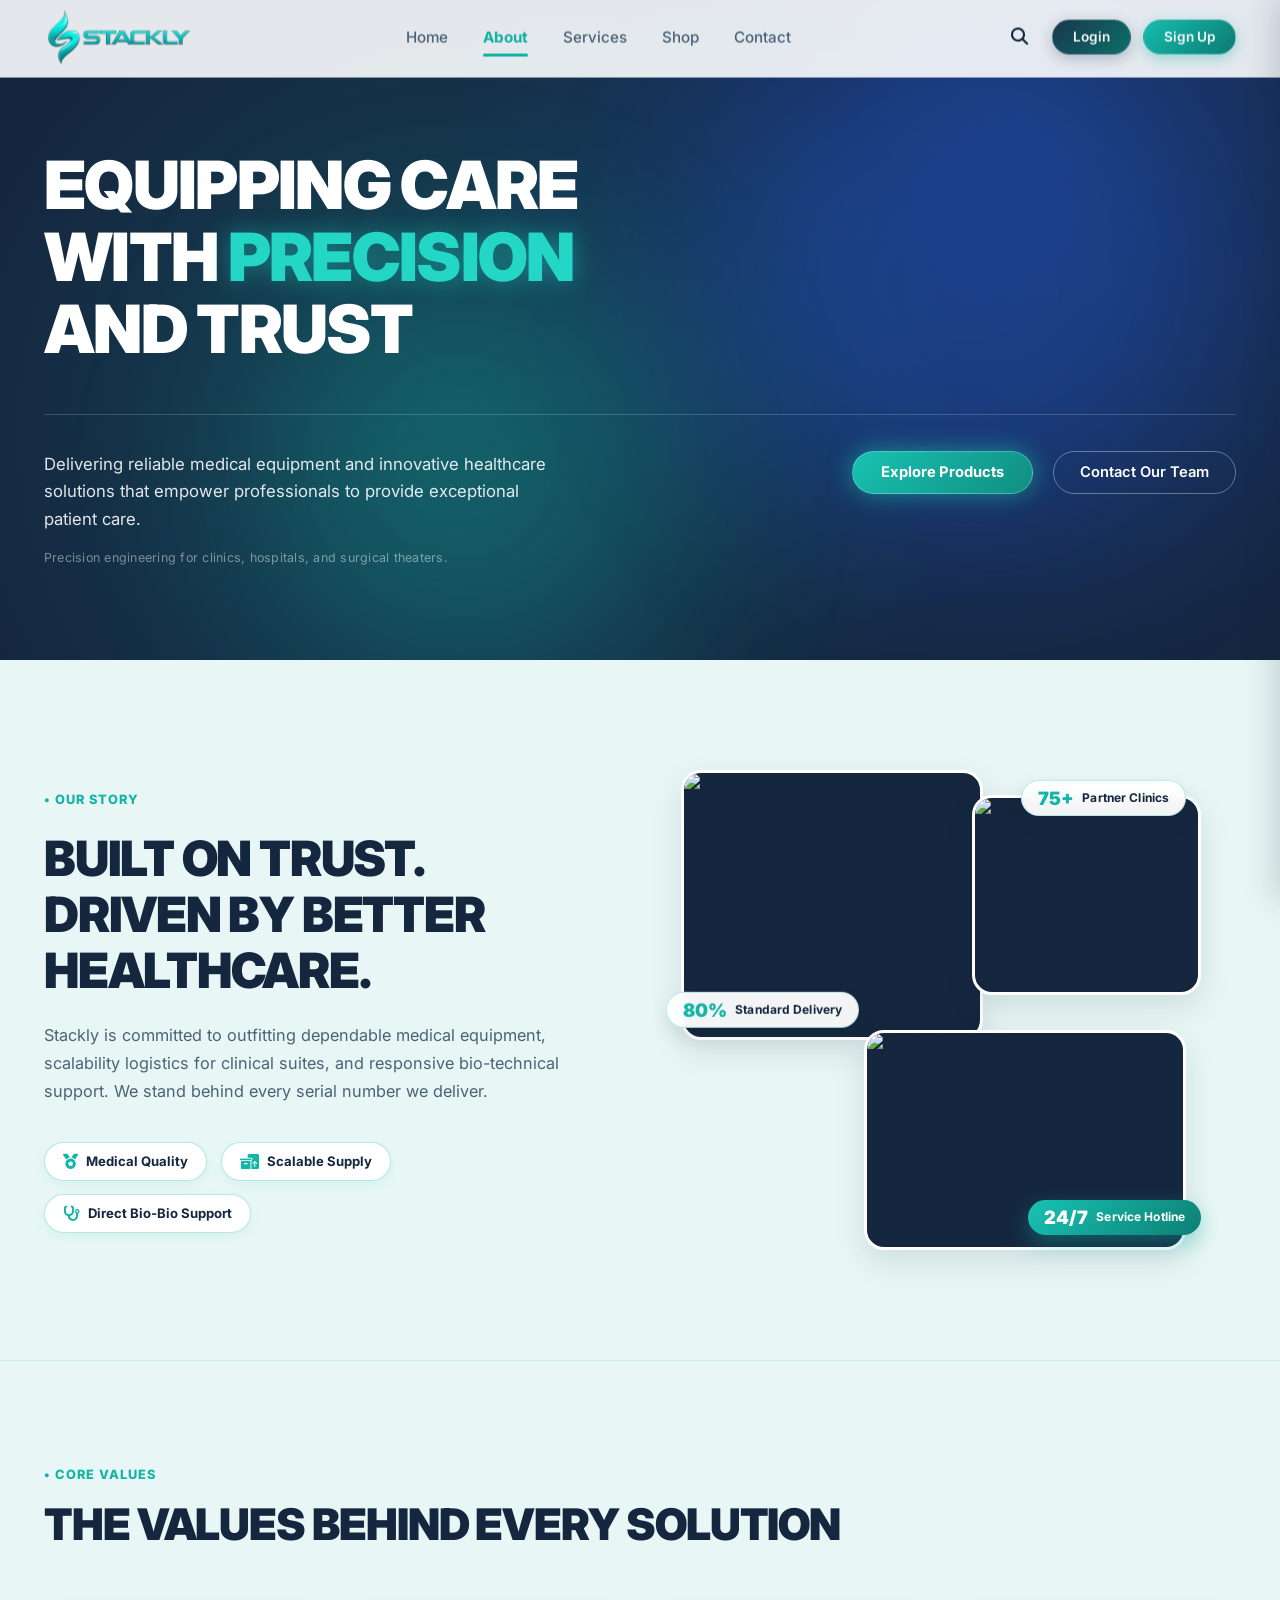
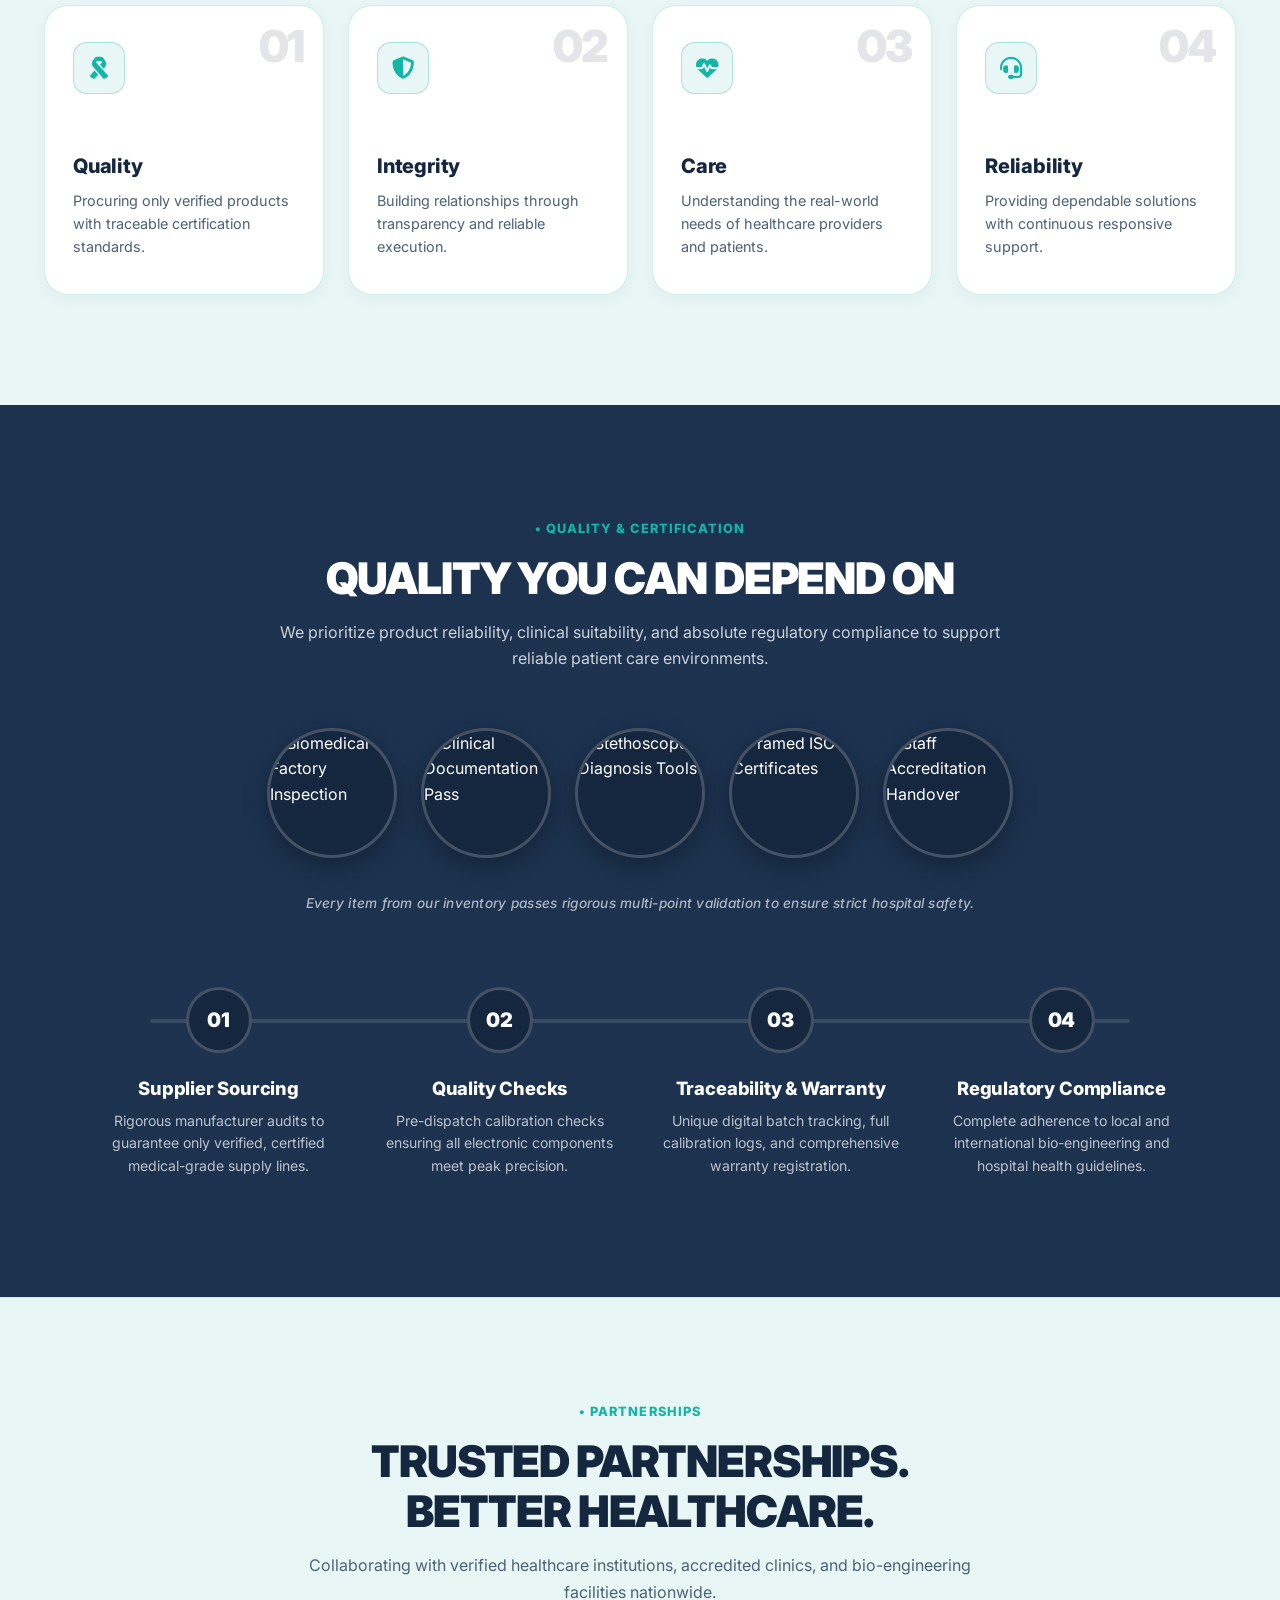
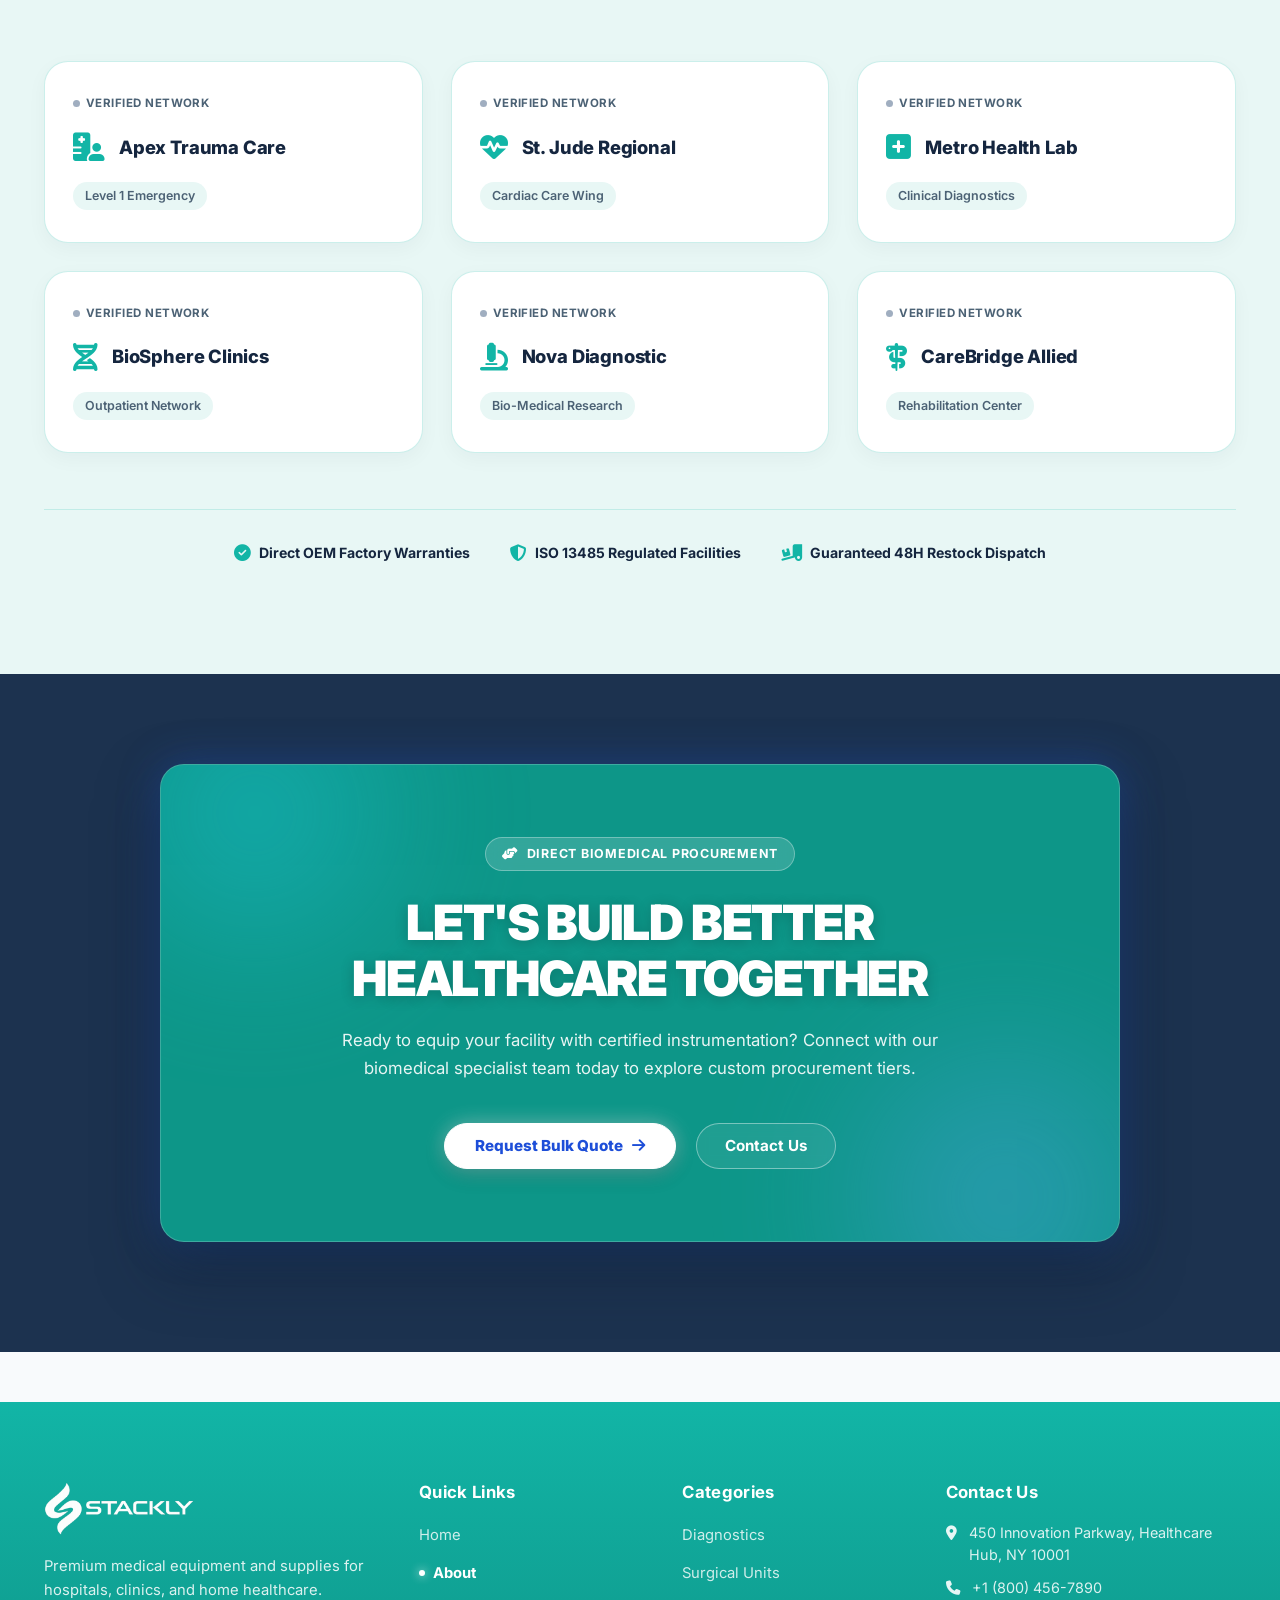
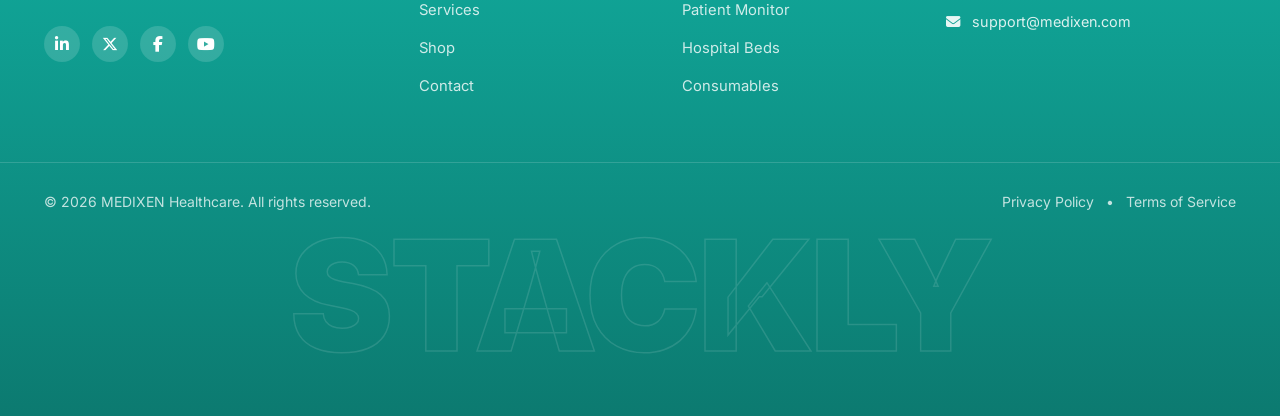
==== about.html @ d350b5f9 "Add files via upload" ====
<!DOCTYPE html>
<html lang="en">

<head>
    <meta charset="UTF-8" />
    <meta name="viewport" content="width=device-width, initial-scale=1.0" />
    <title>Medical Equipment Store</title>

    <!-- Google Font -->
    <link rel="preconnect" href="https://fonts.googleapis.com">
    <link rel="preconnect" href="https://fonts.gstatic.com" crossorigin>
    <link href="https://fonts.googleapis.com/css2?family=Inter:wght@400;500;600;700;800&display=swap" rel="stylesheet">

    <!-- Font Awesome 6 -->
    <link rel="stylesheet" href="https://cdnjs.cloudflare.com/ajax/libs/font-awesome/6.5.1/css/all.min.css" />

    <link rel="icon" href="./assets/logo.webp" />
    <link rel="stylesheet" href="root.css" />
    <link rel="stylesheet" href="style.css" />
    <link rel="stylesheet" href="about.css" />

</head>

<body class="is-loading">

    <!-- ==================== PRELOADER ==================== -->
    <div class="preloader" id="preloader">
        <div class="preloader-content">
            <div class="preloader-pulse-box">
                <div class="pulse-icon"><i class="fa-solid fa-heart-pulse"></i></div>
                <svg class="ecg-svg" viewBox="0 0 300 100" fill="none">
                    <path class="ecg-path" d="M0,50 L70,50 L85,20 L100,80 L115,30 L130,65 L145,50 L300,50" />
                </svg>
            </div>
            <div class="preloader-brand">STACKLY</div>
            <div class="preloader-status">Preparing medical equipment catalog...</div>
        </div>
    </div>

    <!-- ==================== HEADER NAVBAR ==================== -->
    <header class="site-header" id="header">
        <div class="container header-container">
            <!-- Logo -->
            <a href="index.html" class="brand-logo">
                <img src="./assets/logo 12.webp" alt="logo" width="150px" height="50px">
            </a>

            <!-- Desktop Navigation Menu -->
            <nav class="desktop-nav" aria-label="Main Navigation">
                <ul class="nav-list">
                    <li><a href="index.html" class="nav-link">Home</a></li>
                    <li><a href="about.html" class="nav-link">About</a></li>
                    <li><a href="services.html" class="nav-link">Services</a></li>
                    <li><a href="shop.html" class="nav-link">Shop</a></li>
                    <li><a href="contact.html" class="nav-link">Contact</a></li>
                </ul>
            </nav>

            <!-- Right Header Actions -->
            <div class="header-actions">
                <button class="icon-btn search-toggle" aria-label="Search">
                    <i class="fa-solid fa-magnifying-glass"></i>
                </button>

                <div class="header-auth-btns">
                    <a href="login.html" class="btn btn-secondary btn-sm">Login</a>
                    <a href="signup.html" class="btn btn-primary btn-sm">Sign Up</a>
                </div>

                <!-- Hamburger Button -->
                <button class="hamburger-btn" id="hamburgerBtn" aria-label="Toggle navigation" aria-expanded="false">
                    <span class="bar line-1"></span>
                    <span class="bar line-2"></span>
                    <span class="bar line-3"></span>
                </button>
            </div>
        </div>
    </header>

    <!-- Mobile Drawer Overlay -->
    <div class="mobile-menu-overlay" id="mobileOverlay"></div>

    <!-- Mobile Drawer Menu -->
    <aside class="mobile-drawer" id="mobileDrawer">
        <div class="mobile-drawer-header">
            <a href="index.html" class="brand-logo">
                <img src="./assets/logo 12.webp" alt="logo" width="150px" height="50px">
            </a>
            <button class="close-drawer-btn" id="closeDrawerBtn" aria-label="Close menu">
                <i class="fa-solid fa-xmark"></i>
            </button>
        </div>

        <!-- Scrollable middle list area -->
        <div class="mobile-drawer-body">
            <nav class="mobile-nav">
                <ul class="mobile-nav-list">
                    <li><a href="index.html" class="mobile-nav-link"><i class="fa-solid fa-house"></i> Home</a></li>
                    <li><a href="about.html" class="mobile-nav-link"><i class="fa-solid fa-circle-info"></i> About</a>
                    </li>
                    <li><a href="services.html" class="mobile-nav-link"><i class="fa-solid fa-stethoscope"></i>
                            Services</a></li>
                    <li><a href="shop.html" class="mobile-nav-link"><i class="fa-solid fa-store"></i> Shop</a></li>
                    <li><a href="contact.html" class="mobile-nav-link"><i class="fa-solid fa-envelope"></i> Contact</a>
                    </li>
                </ul>
            </nav>
        </div>

        <!-- Fixed/Pinned Login & Sign Up Actions -->
        <div class="mobile-drawer-footer">
            <a href="login.html" class="btn btn-secondary w-full">
                <i class="fa-solid fa-arrow-right-to-bracket"></i> Login
            </a>
            <a href="signup.html" class="btn btn-primary w-full">
                <i class="fa-solid fa-user-plus"></i> Sign Up
            </a>
        </div>
    </aside>







<!-- ==================== ABOUT PAGE HERO SECTION ==================== -->
<section class="about-hero-section" id="about-hero">
  <!-- Ambient Gradient Glow Effects matching the image -->
  <div class="hero-radial-glow glow-cyan" aria-hidden="true"></div>
  <div class="hero-radial-glow glow-blue" aria-hidden="true"></div>

  <div class="container about-hero-container">
    
    <!-- Top Main Headline -->
    <div class="about-hero-header">
      <h1 class="about-hero-title">
        EQUIPPING CARE <br>
        WITH <span class="highlight-cyan">PRECISION</span> <br>
        AND TRUST
      </h1>
    </div>

    <!-- Thin Divider Line from Image -->
    <div class="about-hero-divider"></div>

    <!-- Bottom Split Row: Description on Left & Action Buttons on Right -->
    <div class="about-hero-bottom-row">
      
      <div class="about-hero-text-col">
        <p class="about-hero-desc">
          Delivering reliable medical equipment and innovative healthcare solutions that empower professionals to provide exceptional patient care.
        </p>
        <span class="about-hero-caption">
          Precision engineering for clinics, hospitals, and surgical theaters.
        </span>
      </div>

      <div class="about-hero-actions-col">
        <a href="error.html" class="btn btn-primary hero-glow-btn">
          <span>Explore Products</span>
        </a>
        <a href="error.html" class="btn btn-outline hero-ghost-btn">
          <span>Contact Our Team</span>
        </a>
      </div>

    </div>

  </div>
</section>







<!-- ==================== ABOUT: OUR STORY SECTION ==================== -->
<section class="about-story-section" id="story">
  <div class="container about-story-container">
    
    <!-- Left Column: Story Content -->
    <div class="story-content-col story-reveal">
      <span class="story-eyebrow">&bull; OUR STORY</span>
      
      <h2 class="story-heading">
        BUILT ON TRUST. <br>
        DRIVEN BY BETTER <br>
        HEALTHCARE.
      </h2>

      <p class="story-desc">
        Stackly is committed to outfitting dependable medical equipment, scalability logistics for clinical suites, and responsive bio-technical support. We stand behind every serial number we deliver.
      </p>

      <!-- 3 Pill Badges from Image -->
      <div class="story-badges-row">
        <div class="story-pill-badge">
          <i class="fa-solid fa-medal"></i>
          <span>Medical Quality</span>
        </div>
        <div class="story-pill-badge">
          <i class="fa-solid fa-boxes-packing"></i>
          <span>Scalable Supply</span>
        </div>
        <div class="story-pill-badge">
          <i class="fa-solid fa-stethoscope"></i>
          <span>Direct Bio-Bio Support</span>
        </div>
      </div>
    </div>

    <!-- Right Column: Interactive Collage Gallery with Focus Hover Effect -->
    <div class="story-gallery-col story-reveal">
      <div class="story-collage-wrapper" id="storyCollage">
        
        <!-- Image Card 1: Operating Doctor -->
        <div class="collage-card card-doctor">
          <img src="https://images.unsplash.com/photo-1579684385127-1ef15d508118?auto=format&fit=crop&w=700&q=80" alt="Specialist Doctor in Surgery" class="collage-img">
        </div>

        <!-- Image Card 2: Medical Specialists Group -->
        <div class="collage-card card-team">
          <img src="https://images.unsplash.com/photo-1584515979956-d9f6e5d09982?auto=format&fit=crop&w=700&q=80" alt="Clinical Diagnostics Team" class="collage-img">
        </div>

        <!-- Image Card 3: Surgical Stainless Instruments -->
        <div class="collage-card card-instruments">
          <img src="https://images.unsplash.com/photo-1516549655169-df83a0774514?auto=format&fit=crop&w=800&q=80" alt="Sterile Surgical Instruments" class="collage-img">
        </div>

        <!-- Floating Stat Badge 1: 75+ Partner Clinics -->
        <div class="collage-stat-badge stat-top-right">
          <strong class="stat-number">75+</strong>
          <span class="stat-label">Partner Clinics</span>
        </div>

        <!-- Floating Stat Badge 2: 80% Standard Delivery -->
        <div class="collage-stat-badge stat-center-left">
          <strong class="stat-number">80%</strong>
          <span class="stat-label">Standard Delivery</span>
        </div>

        <!-- Floating Stat Badge 3: 24/7 Hotline -->
        <div class="collage-stat-badge stat-bottom-right">
          <strong class="stat-number">24/7</strong>
          <span class="stat-label">Service Hotline</span>
        </div>

      </div>
    </div>

  </div>
</section>







<!-- ==================== ABOUT: CORE VALUES SECTION ==================== -->
<section class="about-values-section" id="values">
  <div class="container">
    
    <!-- Section Heading -->
    <div class="values-header values-reveal">
      <span class="values-eyebrow">&bull; CORE VALUES</span>
      <h2 class="values-heading">THE VALUES BEHIND EVERY SOLUTION</h2>
    </div>

    <!-- 4 Core Values Grid -->
    <div class="values-grid">
      
      <!-- Value 01: Quality -->
      <div class="value-card values-reveal">
        <div class="value-watermark-num">01</div>
        <div class="value-icon-box">
          <i class="fa-solid fa-ribbon"></i>
        </div>
        <div class="value-body">
          <h3 class="value-title">Quality</h3>
          <p class="value-desc">
            Procuring only verified products with traceable certification standards.
          </p>
        </div>
        <div class="value-accent-line" aria-hidden="true"></div>
      </div>

      <!-- Value 02: Integrity -->
      <div class="value-card values-reveal">
        <div class="value-watermark-num">02</div>
        <div class="value-icon-box">
          <i class="fa-solid fa-shield-halved"></i>
        </div>
        <div class="value-body">
          <h3 class="value-title">Integrity</h3>
          <p class="value-desc">
            Building relationships through transparency and reliable execution.
          </p>
        </div>
        <div class="value-accent-line" aria-hidden="true"></div>
      </div>

      <!-- Value 03: Care -->
      <div class="value-card values-reveal">
        <div class="value-watermark-num">03</div>
        <div class="value-icon-box">
          <i class="fa-solid fa-heart-pulse"></i>
        </div>
        <div class="value-body">
          <h3 class="value-title">Care</h3>
          <p class="value-desc">
            Understanding the real-world needs of healthcare providers and patients.
          </p>
        </div>
        <div class="value-accent-line" aria-hidden="true"></div>
      </div>

      <!-- Value 04: Reliability -->
      <div class="value-card values-reveal">
        <div class="value-watermark-num">04</div>
        <div class="value-icon-box">
          <i class="fa-solid fa-headset"></i>
        </div>
        <div class="value-body">
          <h3 class="value-title">Reliability</h3>
          <p class="value-desc">
            Providing dependable solutions with continuous responsive support.
          </p>
        </div>
        <div class="value-accent-line" aria-hidden="true"></div>
      </div>

    </div>

  </div>
</section>







<!-- ==================== ABOUT: QUALITY & CERTIFICATION SECTION ==================== -->
<section class="about-quality-section" id="compliance">
  <div class="container">
    
    <!-- Section Header -->
    <div class="quality-header quality-reveal">
      <span class="quality-eyebrow">&bull; QUALITY &amp; CERTIFICATION</span>
      <h2 class="quality-heading">QUALITY YOU CAN DEPEND ON</h2>
      <p class="quality-subtext">
        We prioritize product reliability, clinical suitability, and absolute regulatory compliance to support reliable patient care environments.
      </p>
    </div>

    <!-- 5 Circular Proof Photos from Shared Image -->
    <div class="quality-circles-gallery quality-reveal">
      <div class="circle-item">
        <div class="circle-img-wrap">
          <img src="https://images.unsplash.com/photo-1584515979956-d9f6e5d09982?auto=format&fit=crop&w=400&q=80" alt="Biomedical Factory Inspection" class="circle-img">
        </div>
      </div>

      <div class="circle-item">
        <div class="circle-img-wrap">
          <img src="https://images.unsplash.com/photo-1579684385127-1ef15d508118?auto=format&fit=crop&w=400&q=80" alt="Clinical Documentation Pass" class="circle-img">
        </div>
      </div>

      <div class="circle-item">
        <div class="circle-img-wrap">
          <img src="https://images.unsplash.com/photo-1516549655169-df83a0774514?auto=format&fit=crop&w=400&q=80" alt="Stethoscope & Diagnosis Tools" class="circle-img">
        </div>
      </div>

      <div class="circle-item">
        <div class="circle-img-wrap">
          <img src="https://images.unsplash.com/photo-1584308666744-24d5c474f2ae?auto=format&fit=crop&w=400&q=80" alt="Framed ISO Certificates" class="circle-img">
        </div>
      </div>

      <div class="circle-item">
        <div class="circle-img-wrap">
          <img src="https://images.unsplash.com/photo-1622253692010-333f2da6031d?auto=format&fit=crop&w=400&q=80" alt="Staff Accreditation Handover" class="circle-img">
        </div>
      </div>
    </div>

    <!-- Thin Divider Text Note -->
    <div class="quality-cert-note quality-reveal">
      <span>Every item from our inventory passes rigorous multi-point validation to ensure strict hospital safety.</span>
    </div>

    <!-- 4-Step Animated Flow Process (01 -> 04) -->
    <div class="flow-pipeline-container quality-reveal">
      
      <!-- Flow Connecting Pipeline Track -->
      <div class="flow-track-line" aria-hidden="true">
        <div class="flow-progress-fill" id="flowProgressLine"></div>
      </div>

      <!-- 4 Process Nodes -->
      <div class="flow-steps-grid">
        
        <!-- Step 01 -->
        <div class="flow-step-node" data-step="1">
          <div class="node-circle-badge">
            <span class="node-num">01</span>
            <div class="node-pulse-ring"></div>
          </div>
          <div class="node-content">
            <h4 class="node-title">Supplier Sourcing</h4>
            <p class="node-desc">
              Rigorous manufacturer audits to guarantee only verified, certified medical-grade supply lines.
            </p>
          </div>
        </div>

        <!-- Step 02 -->
        <div class="flow-step-node" data-step="2">
          <div class="node-circle-badge">
            <span class="node-num">02</span>
            <div class="node-pulse-ring"></div>
          </div>
          <div class="node-content">
            <h4 class="node-title">Quality Checks</h4>
            <p class="node-desc">
              Pre-dispatch calibration checks ensuring all electronic components meet peak precision.
            </p>
          </div>
        </div>

        <!-- Step 03 -->
        <div class="flow-step-node" data-step="3">
          <div class="node-circle-badge">
            <span class="node-num">03</span>
            <div class="node-pulse-ring"></div>
          </div>
          <div class="node-content">
            <h4 class="node-title">Traceability &amp; Warranty</h4>
            <p class="node-desc">
              Unique digital batch tracking, full calibration logs, and comprehensive warranty registration.
            </p>
          </div>
        </div>

        <!-- Step 04 -->
        <div class="flow-step-node" data-step="4">
          <div class="node-circle-badge">
            <span class="node-num">04</span>
            <div class="node-pulse-ring"></div>
          </div>
          <div class="node-content">
            <h4 class="node-title">Regulatory Compliance</h4>
            <p class="node-desc">
              Complete adherence to local and international bio-engineering and hospital health guidelines.
            </p>
          </div>
        </div>

      </div>

    </div>

  </div>
</section>







<!-- ==================== ABOUT: PARTNERSHIPS SECTION ==================== -->
<section class="about-partners-section" id="partners">
  <div class="container">
    
    <!-- Section Header -->
    <div class="partners-header partner-reveal">
      <span class="partners-eyebrow">&bull; PARTNERSHIPS</span>
      <h2 class="partners-heading">TRUSTED PARTNERSHIPS. <br>BETTER HEALTHCARE.</h2>
      <p class="partners-subtext">
        Collaborating with verified healthcare institutions, accredited clinics, and bio-engineering facilities nationwide.
      </p>
    </div>

    <!-- 6 Partner Logo Grid Cards -->
    <div class="partners-grid partner-reveal">
      
      <!-- Partner Card 1 -->
      <div class="partner-card" data-tilt>
        <div class="partner-card-glow"></div>
        <div class="partner-badge-top">
          <span class="pulse-dot"></span>
          <span>Verified Network</span>
        </div>
        <div class="partner-brand-content">
          <i class="fa-solid fa-hospital-user partner-icon"></i>
          <span class="partner-name">Apex Trauma Care</span>
        </div>
        <span class="partner-tag">Level 1 Emergency</span>
      </div>

      <!-- Partner Card 2 -->
      <div class="partner-card" data-tilt>
        <div class="partner-card-glow"></div>
        <div class="partner-badge-top">
          <span class="pulse-dot"></span>
          <span>Verified Network</span>
        </div>
        <div class="partner-brand-content">
          <i class="fa-solid fa-heart-pulse partner-icon"></i>
          <span class="partner-name">St. Jude Regional</span>
        </div>
        <span class="partner-tag">Cardiac Care Wing</span>
      </div>

      <!-- Partner Card 3 -->
      <div class="partner-card" data-tilt>
        <div class="partner-card-glow"></div>
        <div class="partner-badge-top">
          <span class="pulse-dot"></span>
          <span>Verified Network</span>
        </div>
        <div class="partner-brand-content">
          <i class="fa-solid fa-square-plus partner-icon"></i>
          <span class="partner-name">Metro Health Lab</span>
        </div>
        <span class="partner-tag">Clinical Diagnostics</span>
      </div>

      <!-- Partner Card 4 -->
      <div class="partner-card" data-tilt>
        <div class="partner-card-glow"></div>
        <div class="partner-badge-top">
          <span class="pulse-dot"></span>
          <span>Verified Network</span>
        </div>
        <div class="partner-brand-content">
          <i class="fa-solid fa-dna partner-icon"></i>
          <span class="partner-name">BioSphere Clinics</span>
        </div>
        <span class="partner-tag">Outpatient Network</span>
      </div>

      <!-- Partner Card 5 -->
      <div class="partner-card" data-tilt>
        <div class="partner-card-glow"></div>
        <div class="partner-badge-top">
          <span class="pulse-dot"></span>
          <span>Verified Network</span>
        </div>
        <div class="partner-brand-content">
          <i class="fa-solid fa-microscope partner-icon"></i>
          <span class="partner-name">Nova Diagnostic</span>
        </div>
        <span class="partner-tag">Bio-Medical Research</span>
      </div>

      <!-- Partner Card 6 -->
      <div class="partner-card" data-tilt>
        <div class="partner-card-glow"></div>
        <div class="partner-badge-top">
          <span class="pulse-dot"></span>
          <span>Verified Network</span>
        </div>
        <div class="partner-brand-content">
          <i class="fa-solid fa-staff-snake partner-icon"></i>
          <span class="partner-name">CareBridge Allied</span>
        </div>
        <span class="partner-tag">Rehabilitation Center</span>
      </div>

    </div>

    <!-- Trust Summary Strip -->
    <div class="partners-summary-strip partner-reveal">
      <div class="summary-item">
        <i class="fa-solid fa-circle-check"></i>
        <span>Direct OEM Factory Warranties</span>
      </div>
      <div class="summary-item">
        <i class="fa-solid fa-shield-halved"></i>
        <span>ISO 13485 Regulated Facilities</span>
      </div>
      <div class="summary-item">
        <i class="fa-solid fa-truck-ramp-box"></i>
        <span>Guaranteed 48H Restock Dispatch</span>
      </div>
    </div>

  </div>
</section>







<!-- ==================== ABOUT: FINAL CTA CAPSULE ==================== -->
<section class="about-final-cta-section" id="about-cta">
  <div class="container">
    
    <div class="about-cta-capsule-card about-cta-reveal">
      <!-- Ambient Radial Shimmer Layer -->
      <div class="cta-capsule-glow glow-cyan-corner" aria-hidden="true"></div>
      <div class="cta-capsule-glow glow-blue-corner" aria-hidden="true"></div>

      <!-- Center Content -->
      <div class="about-cta-inner">
        <span class="about-cta-badge">
          <i class="fa-solid fa-handshake-angle"></i> Direct Biomedical Procurement
        </span>

        <h2 class="about-cta-title">
          LET'S BUILD BETTER <br>
          HEALTHCARE TOGETHER
        </h2>

        <p class="about-cta-desc">
          Ready to equip your facility with certified instrumentation? Connect with our biomedical specialist team today to explore custom procurement tiers.
        </p>

        <!-- Action Buttons -->
        <div class="about-cta-actions">
          <a href="error.html" class="btn btn-primary cta-pill-btn-solid">
            <span>Request Bulk Quote</span>
            <i class="fa-solid fa-arrow-right"></i>
          </a>
          <a href="error.html" class="btn btn-outline cta-pill-btn-outline">
            <span>Contact Us</span>
          </a>
        </div>
      </div>

    </div>

  </div>
</section>







    <!-- ==================== FOOTER SECTION ==================== -->
    <footer class="site-footer" id="siteFooter">
        <div class="container footer-container">

            <!-- Brand & Socials -->
            <div class="footer-col footer-col-brand">
                <a href="index.html" class="footer-logo">
                    <img src="./assets/logo 23.webp" alt="logo" width="150px" height="50px">
                </a>
                <p class="footer-bio">
                    Premium medical equipment and supplies for hospitals, clinics, and home healthcare.
                </p>
                <div class="footer-socials">
                    <a href="error.html" class="social-link" aria-label="LinkedIn"><i
                            class="fa-brands fa-linkedin-in"></i></a>
                    <a href="error.html" class="social-link" aria-label="Twitter"><i
                            class="fa-brands fa-x-twitter"></i></a>
                    <a href="error.html" class="social-link" aria-label="Facebook"><i
                            class="fa-brands fa-facebook-f"></i></a>
                    <a href="error.html" class="social-link" aria-label="YouTube"><i
                            class="fa-brands fa-youtube"></i></a>
                </div>
            </div>

            <!-- Quick Links -->
            <div class="footer-col">
                <h4 class="footer-heading">Quick Links</h4>
                <ul class="footer-nav-list">
                    <li><a href="index.html" class="footer-nav-link">Home</a></li>
                    <li><a href="about.html" class="footer-nav-link">About</a></li>
                    <li><a href="services.html" class="footer-nav-link">Services</a></li>
                    <li><a href="shop.html" class="footer-nav-link">Shop</a></li>
                    <li><a href="contact.html" class="footer-nav-link">Contact</a></li>
                </ul>
            </div>

            <!-- Categories -->
            <div class="footer-col">
                <h4 class="footer-heading">Categories</h4>
                <ul class="footer-links-list">
                    <li><a href="shop.html">Diagnostics</a></li>
                    <li><a href="shop.html">Surgical Units</a></li>
                    <li><a href="shop.html">Patient Monitor</a></li>
                    <li><a href="shop.html">Hospital Beds</a></li>
                    <li><a href="shop.html">Consumables</a></li>
                </ul>
            </div>

            <!-- Contact Info -->
            <div class="footer-col">
                <h4 class="footer-heading">Contact Us</h4>
                <ul class="footer-contact-list">
                    <li>
                        <i class="fa-solid fa-location-dot"></i>
                        <span>450 Innovation Parkway, Healthcare Hub, NY 10001</span>
                    </li>
                    <li>
                        <i class="fa-solid fa-phone"></i>
                        <span>+1 (800) 456-7890</span>
                    </li>
                    <li>
                        <i class="fa-solid fa-envelope"></i>
                        <span>support@medixen.com</span>
                    </li>
                </ul>
            </div>

        </div>

        <div class="footer-bottom">
            <div class="container footer-bottom-inner">
                <p class="copyright">&copy; 2026 MEDIXEN Healthcare. All rights reserved.</p>
                <div class="legal-links">
                    <a href="error.html">Privacy Policy</a>
                    <span>&bull;</span>
                    <a href="error.html">Terms of Service</a>
                </div>
            </div>
            <div class="footer-watermark" aria-hidden="true">STACKLY</div>
        </div>
    </footer>

    <!-- Scripts -->
    <script src="https://cdnjs.cloudflare.com/ajax/libs/gsap/3.12.5/gsap.min.js"></script>
    <script src="script.js"></script>
    <script src="about.js"></script>



</body>

</html>
---- root.css ----
/* ==========================================================================
   1. ROOT DESIGN TOKENS & COLOR PALETTE
   Extracted from Image 1 & Landing Page (Image 2)
   ========================================================================== */
:root {
  /* Brand Primary & Accents */
  --color-primary: #12b5a6;           /* Medical Teal Accent */
  --color-primary-hover: #0d9688;     /* Darker Teal for Hover */
  --color-primary-glow: rgba(18, 181, 166, 0.35);

  --color-secondary-blue: #2563eb;    /* Vibrant Royal Blue */
  --color-secondary-hover: #1d4ed8;

  /* Dark Tones (Typography, Stats bar, Contrast cards) */
  --color-dark-navy: #15263f;         /* Deep Navy Blue */
  --color-dark-slate: #1c324f;        /* Medium Dark Slate */
  --color-slate-grey: #4c6275;        /* Muted Blue-Grey for Body & Subtitles */

  /* Light Tones & Backgrounds */
  --color-ice-blue: #e8f7f5;          /* Soft Mint / Ice Tint */
  --color-light-blue: #d0e0ed;        /* Soft Pastel Blue-Grey */
  --color-bg-light: #f8fafc;          /* Off-white Page Background */
  --color-card-white: #ffffff;        /* Pure White Surface */
  --color-border-light: #e2e8f0;      /* Subtle UI Borders */

  /* Gradients */
  --gradient-btn-teal: linear-gradient(135deg, #18c2b2 0%, #0d7f74 100%);
  --gradient-btn-dark: linear-gradient(135deg, #1b394d 0%, #0e726b 100%);
  --gradient-teal-card: linear-gradient(180deg, #15b3a4 0%, #0e7f74 100%);
  --gradient-ice: linear-gradient(180deg, #f0fdfa 0%, #ffffff 100%);

  /* Layout & Sizing */
  --container-max-width: 1240px;
  --container-padding: 1.5rem;
  --radius-pill: 50px;
  --radius-xl: 24px;
  --radius-lg: 16px;
  --radius-md: 12px;
  --radius-sm: 8px;

  /* Typography */
  --font-family-base: 'Inter', -apple-system, BlinkMacSystemFont, 'Segoe UI', Roboto, sans-serif;
  --line-height-base: 1.6;
  --line-height-tight: 1.2;

  /* Elevation / Shadows */
  --shadow-sm: 0 2px 8px rgba(21, 38, 63, 0.04);
  --shadow-md: 0 8px 24px rgba(21, 38, 63, 0.08);
  --shadow-lg: 0 16px 36px rgba(21, 38, 63, 0.12);
  --shadow-btn: 0 4px 14px rgba(18, 181, 166, 0.35);

  /* Transitions */
  --transition-fast: 0.2s ease;
  --transition-normal: 0.3s ease;
  --transition-slow: 0.5s cubic-bezier(0.16, 1, 0.3, 1);
}

/* ==========================================================================
   2. UNIVERSAL RESET & BOX SIZING
   ========================================================================== */
*,
*::before,
*::after {
  margin: 0;
  padding: 0;
  box-sizing: border-box;
}

html {
  font-size: 16px;
  scroll-behavior: smooth;
  -webkit-font-smoothing: antialiased;
  -moz-osx-font-smoothing: grayscale;
}

body {
  font-family: var(--font-family-base);
  background-color: var(--color-bg-light);
  color: var(--color-dark-navy);
  line-height: var(--line-height-base);
  overflow-x: hidden;
}

/* Responsive Media Defaults */
img,
svg,
video {
  display: block;
  max-width: 100%;
  height: auto;
}

a {
  color: inherit;
  text-decoration: none;
  transition: color var(--transition-fast);
}

ul,
ol {
  list-style: none;
}

input,
button,
textarea,
select {
  font: inherit;
  color: inherit;
}

/* ==========================================================================
   3. UNIVERSAL LAYOUT & CONTAINER SYSTEM
   ========================================================================== */
.container {
  width: 100%;
  max-width: var(--container-max-width);
  margin-left: auto;
  margin-right: auto;
  padding-left: var(--container-padding);
  padding-right: var(--container-padding);
}

.container-sm {
  width: 100%;
  max-width: 960px;
  margin-left: auto;
  margin-right: auto;
  padding-left: var(--container-padding);
  padding-right: var(--container-padding);
}

.container-fluid {
  width: 100%;
  padding-left: var(--container-padding);
  padding-right: var(--container-padding);
}

/* Universal Section Spacing */
.section-padding {
  padding-top: 5rem;
  padding-bottom: 5rem;
}

@media (max-width: 768px) {
  .section-padding {
    padding-top: 3.5rem;
    padding-bottom: 3.5rem;
  }
}

/* Universal Flex & Grid Utilities */
.flex-center {
  display: flex;
  align-items: center;
  justify-content: center;
}

.flex-between {
  display: flex;
  align-items: center;
  justify-content: space-between;
}

.grid-2 {
  display: grid;
  grid-template-columns: repeat(2, 1fr);
  gap: 2rem;
}

.grid-3 {
  display: grid;
  grid-template-columns: repeat(3, 1fr);
  gap: 1.5rem;
}

.grid-4 {
  display: grid;
  grid-template-columns: repeat(4, 1fr);
  gap: 1.5rem;
}

@media (max-width: 992px) {
  .grid-4 {
    grid-template-columns: repeat(2, 1fr);
  }
}

@media (max-width: 768px) {
  .grid-2,
  .grid-3,
  .grid-4 {
    grid-template-columns: 1fr;
  }
}

/* ==========================================================================
   4. TYPOGRAPHY UTILITIES
   ========================================================================== */
h1, h2, h3, h4, h5, h6 {
  color: var(--color-dark-navy);
  font-weight: 700;
  line-height: var(--line-height-tight);
  letter-spacing: -0.02em;
}

.eyebrow-tag {
  display: inline-block;
  font-size: 0.8rem;
  font-weight: 700;
  letter-spacing: 0.08em;
  text-transform: uppercase;
  color: var(--color-primary);
  margin-bottom: 0.75rem;
}

.text-muted {
  color: var(--color-slate-grey);
}

/* ==========================================================================
   5. BUTTON COMPONENTS
   ========================================================================== */
.btn {
  display: inline-flex;
  align-items: center;
  justify-content: center;
  gap: 0.6rem;
  padding: 0.75rem 1.6rem;
  font-size: 0.925rem;
  font-weight: 600;
  border-radius: var(--radius-pill);
  border: 1px solid transparent;
  cursor: pointer;
  line-height: 1.2;
  transition: all var(--transition-normal);
  user-select: none;
  white-space: nowrap;
}

.btn i {
  font-size: 0.95rem;
}

/* Primary Button (Medical Teal Gradient Pill) */
.btn-primary {
  background: var(--gradient-btn-teal);
  color: #ffffff;
  box-shadow: var(--shadow-btn);
  border: 1px solid rgba(255, 255, 255, 0.2);
}

.btn-primary:hover {
  transform: translateY(-2px);
  box-shadow: 0 6px 20px rgba(18, 181, 166, 0.5);
  filter: brightness(1.06);
}

.btn-primary:active {
  transform: translateY(0);
}

/* Secondary Button (Deep Navy / Dark Slate Pill) */
.btn-secondary {
  background: var(--gradient-btn-dark);
  color: #ffffff;
  border: 1px solid rgba(255, 255, 255, 0.15);
  box-shadow: 0 4px 14px rgba(21, 38, 63, 0.25);
}

.btn-secondary:hover {
  transform: translateY(-2px);
  filter: brightness(1.12);
  box-shadow: 0 6px 18px rgba(21, 38, 63, 0.35);
}

.btn-secondary:active {
  transform: translateY(0);
}

/* Outline Button */
.btn-outline {
  background: transparent;
  color: var(--color-dark-navy);
  border: 1.5px solid var(--color-border-light);
}

.btn-outline:hover {
  border-color: var(--color-primary);
  color: var(--color-primary);
  background: var(--color-ice-blue);
  transform: translateY(-2px);
}
---- style.css ----
/* ==========================================================================
   PRELOADER STYLES
   ========================================================================== */
body.is-loading {
    overflow: hidden !important;
}

.preloader {
    position: fixed;
    inset: 0;
    width: 100%;
    height: 100%;
    background: radial-gradient(circle at center, #1b394d 0%, #15263f 100%);
    display: flex;
    align-items: center;
    justify-content: center;
    z-index: 99999;
    color: #ffffff;
}

.preloader-content {
    display: flex;
    flex-direction: column;
    align-items: center;
    text-align: center;
    gap: 1rem;
}

.preloader-pulse-box {
    position: relative;
    width: 220px;
    height: 80px;
    display: flex;
    align-items: center;
    justify-content: center;
}

.pulse-icon {
    position: absolute;
    font-size: 2.2rem;
    color: var(--color-primary);
    filter: drop-shadow(0 0 16px var(--color-primary-glow));
}

.ecg-svg {
    width: 100%;
    height: 100%;
}

.ecg-path {
    stroke: var(--color-primary);
    stroke-width: 3.5;
    stroke-linecap: round;
    stroke-linejoin: round;
    stroke-dasharray: 400;
    stroke-dashoffset: 400;
}

.preloader-brand {
    font-size: 1.4rem;
    font-weight: 800;
    letter-spacing: 0.15em;
    color: #ffffff;
}

.preloader-status {
    font-size: 0.85rem;
    color: var(--color-light-blue);
    letter-spacing: 0.05em;
}

/* ==========================================================================
   HEADER NAVBAR
   ========================================================================== */
.site-header {
    position: fixed;
    top: 0;
    left: 0;
    width: 100%;
    height: 80px;
    background-color: rgba(248, 250, 252, 0.95);
    backdrop-filter: blur(12px);
    -webkit-backdrop-filter: blur(12px);
    z-index: 1000;
    border-bottom: 1px solid rgba(226, 232, 240, 0.7);
    transition: all var(--transition-normal);
}

.site-header.scrolled {
    background-color: rgba(255, 255, 255, 0.98);
    box-shadow: 0 4px 20px rgba(21, 38, 63, 0.06);
    height: 72px;
}

.header-container {
    display: flex;
    align-items: center;
    justify-content: space-between;
    height: 100%;
}

.brand-logo {
    display: inline-flex;
    align-items: center;
    gap: 10px;
    font-weight: 800;
    font-size: 1.35rem;
    letter-spacing: 0.05em;
    color: var(--color-dark-navy);
}

.logo-icon {
    display: flex;
    align-items: center;
    justify-content: center;
    width: 38px;
    height: 38px;
    background: var(--gradient-btn-teal);
    color: #ffffff;
    border-radius: var(--radius-md);
    font-size: 1.1rem;
    box-shadow: 0 4px 12px rgba(18, 181, 166, 0.35);
}

.desktop-nav .nav-list {
    display: flex;
    align-items: center;
    gap: 2.2rem;
}

.nav-link {
    position: relative;
    font-size: 0.95rem;
    font-weight: 500;
    color: var(--color-slate-grey);
    padding: 6px 0;
    transition: color var(--transition-fast);
}

.nav-link:hover {
    color: var(--color-primary);
}

/* Nav Link Active Indicator */
.nav-link.active {
    color: var(--color-primary) !important;
    font-weight: 700;
}

.nav-link.active::after {
    content: '';
    position: absolute;
    bottom: -4px;
    left: 0;
    width: 100%;
    height: 2.5px;
    background: var(--color-primary);
    border-radius: 4px;
}

.header-actions {
    display: flex;
    align-items: center;
    gap: 1rem;
}

.icon-btn {
    background: transparent;
    border: none;
    cursor: pointer;
    color: var(--color-dark-navy);
    font-size: 1.05rem;
    padding: 8px;
    border-radius: 50%;
    transition: background-color var(--transition-fast), color var(--transition-fast);
}

.icon-btn:hover {
    background-color: var(--color-ice-blue);
    color: var(--color-primary);
}

.header-auth-btns {
    display: flex;
    align-items: center;
    gap: 0.75rem;
}

.btn-sm {
    padding: 0.55rem 1.25rem;
    font-size: 0.85rem;
}

.w-full {
    width: 100%;
}

.hamburger-btn {
    display: none;
    flex-direction: column;
    justify-content: space-between;
    width: 26px;
    height: 20px;
    background: transparent;
    border: none;
    cursor: pointer;
    padding: 0;
    z-index: 1002;
}

.hamburger-btn .bar {
    display: block;
    width: 100%;
    height: 2.5px;
    background-color: var(--color-dark-navy);
    border-radius: 4px;
    transition: transform 0.3s ease, opacity 0.3s ease;
}

/* ==========================================================================
   MOBILE DRAWER (FIXED VISIBILITY & OVERFLOW)
   ========================================================================== */
.mobile-menu-overlay {
    position: fixed;
    inset: 0;
    background-color: rgba(21, 38, 63, 0.55);
    backdrop-filter: blur(4px);
    -webkit-backdrop-filter: blur(4px);
    z-index: 1001;
    opacity: 0;
    pointer-events: none;
    transition: opacity 0.35s ease;
}

.mobile-menu-overlay.active {
    opacity: 1;
    pointer-events: auto;
}

.mobile-drawer {
    position: fixed;
    top: 0;
    right: 0;
    width: 82%;
    max-width: 360px;
    height: 100vh;
    height: 100dvh;
    background-color: #ffffff;
    z-index: 1002;
    box-shadow: -6px 0 30px rgba(21, 38, 63, 0.18);
    display: flex;
    flex-direction: column;
    justify-content: space-between;
    transform: translateX(100%);
    will-change: transform;
    overflow: hidden;
}

.mobile-drawer-header {
    flex-shrink: 0;
    display: flex;
    align-items: center;
    justify-content: space-between;
    padding: 1.25rem 1.5rem;
    border-bottom: 1px solid var(--color-border-light);
}

.close-drawer-btn {
    background: var(--color-ice-blue);
    color: var(--color-dark-navy);
    border: none;
    width: 36px;
    height: 36px;
    border-radius: 50%;
    display: flex;
    align-items: center;
    justify-content: center;
    font-size: 1.1rem;
    cursor: pointer;
    transition: all var(--transition-fast);
}

.close-drawer-btn:hover {
    background-color: var(--color-primary);
    color: #ffffff;
}

.mobile-drawer-body {
    flex: 1 1 auto;
    overflow-y: auto;
    -webkit-overflow-scrolling: touch;
    padding: 1.25rem 1.5rem;
}

.mobile-nav-list {
    display: flex;
    flex-direction: column;
    gap: 0.65rem;
}

.mobile-nav-link {
    display: flex;
    align-items: center;
    gap: 12px;
    padding: 0.85rem 1rem;
    font-size: 0.95rem;
    font-weight: 600;
    color: var(--color-slate-grey);
    border-radius: var(--radius-md);
    transition: all var(--transition-fast);
}

.mobile-nav-link i {
    font-size: 1.05rem;
    width: 22px;
    color: var(--color-slate-grey);
}

.mobile-nav-link:hover,
.mobile-nav-link.active {
    background-color: var(--color-ice-blue);
    color: var(--color-primary);
}

.mobile-nav-link.active i {
    color: var(--color-primary);
}

.mobile-drawer-footer .btn {
    display: flex !important;
    align-items: center;
    justify-content: center;
    padding: 12px 20px !important;
    border-radius: 50px !important;
    text-decoration: none !important;
    font-weight: 600 !important;
    opacity: 1 !important;
    visibility: visible !important;
    margin-bottom: 40px;
}

.mobile-drawer-footer .btn-secondary {
    background-color: #15263f !important;
    color: #ffffff !important;
}

.mobile-drawer-footer .btn-primary {
    background-color: #12b5a6 !important;
    color: #ffffff !important;
}

body.no-scroll {
    overflow: hidden !important;
    touch-action: none;
}

/* ==========================================================================
   FOOTER SECTION
   ========================================================================== */
.site-footer {
    position: relative;
    background: linear-gradient(180deg, #12b5a6 0%, #0c7a70 100%);
    color: #ffffff;
    padding-top: 5rem;
    overflow: hidden;
    margin-top: 50px;
}

.footer-container {
    display: grid;
    grid-template-columns: 1.5fr 1fr 1fr 1.3fr;
    gap: 2.5rem;
    padding-bottom: 4rem;
    position: relative;
    z-index: 2;
}

.footer-logo {
    display: inline-flex;
    align-items: center;
    gap: 10px;
    color: #ffffff;
    font-weight: 800;
    font-size: 1.4rem;
    letter-spacing: 0.05em;
    margin-bottom: 1.25rem;
}

.footer-logo-icon {
    display: flex;
    align-items: center;
    justify-content: center;
    width: 40px;
    height: 40px;
    background: rgba(255, 255, 255, 0.2);
    border-radius: var(--radius-md);
    color: #ffffff;
}

.footer-bio {
    color: rgba(255, 255, 255, 0.85);
    font-size: 0.925rem;
    line-height: 1.6;
    margin-bottom: 1.5rem;
    max-width: 320px;
}

.footer-socials {
    display: flex;
    gap: 0.75rem;
}

.social-link {
    display: flex;
    align-items: center;
    justify-content: center;
    width: 36px;
    height: 36px;
    border-radius: 50%;
    background: rgba(255, 255, 255, 0.15);
    color: #ffffff;
    transition: all var(--transition-fast);
}

.social-link:hover {
    background: #ffffff;
    color: var(--color-primary);
    transform: translateY(-2px);
}

.footer-heading {
    font-size: 1.05rem;
    font-weight: 700;
    color: #ffffff;
    margin-bottom: 1.25rem;
    letter-spacing: 0.02em;
}

.footer-nav-list,
.footer-links-list,
.footer-contact-list {
    display: flex;
    flex-direction: column;
    gap: 0.75rem;
}

.footer-nav-list li a,
.footer-links-list li a {
    color: rgba(255, 255, 255, 0.8);
    font-size: 0.925rem;
    transition: all var(--transition-fast);
    display: inline-block;
}

.footer-nav-list li a:hover,
.footer-links-list li a:hover {
    color: #ffffff;
    transform: translateX(4px);
}

/* Footer Nav Link Active Indicator */
.footer-nav-link.active {
    color: #ffffff !important;
    font-weight: 700 !important;
    position: relative;
    padding-left: 14px;
}

.footer-nav-link.active::before {
    content: '';
    position: absolute;
    left: 0;
    top: 50%;
    transform: translateY(-50%);
    width: 6px;
    height: 6px;
    border-radius: 50%;
    background: #ffffff;
    box-shadow: 0 0 10px rgba(255, 255, 255, 0.9);
}

.footer-contact-list li {
    display: flex;
    align-items: flex-start;
    gap: 12px;
    color: rgba(255, 255, 255, 0.85);
    font-size: 0.9rem;
    line-height: 1.5;
}

.footer-contact-list li i {
    margin-top: 4px;
    color: rgba(255, 255, 255, 0.9);
}

.footer-bottom {
    position: relative;
    border-top: 1px solid rgba(255, 255, 255, 0.15);
    padding: 1.75rem 0 3.5rem;
    z-index: 2;
}

.footer-bottom-inner {
    display: flex;
    align-items: center;
    justify-content: space-between;
    font-size: 0.875rem;
    color: rgba(255, 255, 255, 0.75);
}

.legal-links {
    display: flex;
    align-items: center;
    gap: 0.75rem;
}

.legal-links a:hover {
    color: #ffffff;
}

.footer-watermark {
    font-size: clamp(3.5rem, 12vw, 10rem);
    font-weight: 900;
    text-align: center;
    text-transform: uppercase;
    color: transparent;
    -webkit-text-stroke: 1.5px rgba(255, 255, 255, 0.12);
    line-height: 0.85;
    user-select: none;
    pointer-events: none;
    margin-top: 1rem;
}

/* ==========================================================================
   RESPONSIVE MEDIA QUERIES (<= 992px & <= 768px)
   ========================================================================== */
@media (max-width: 992px) {

    .desktop-nav,
    .header-auth-btns {
        display: none;
    }

    .hamburger-btn {
        display: flex;
    }
}

@media (max-width: 768px) {
    .site-footer {
        padding-top: 3.5rem;
    }

    .footer-container {
        grid-template-columns: 1fr;
        gap: 2.25rem;
        padding-bottom: 2.5rem;
    }

    .footer-col-brand {
        border-bottom: 1px solid rgba(255, 255, 255, 0.12);
        padding-bottom: 2rem;
    }

    .footer-bio {
        max-width: 100%;
    }

    .footer-bottom-inner {
        flex-direction: column;
        text-align: center;
        gap: 0.75rem;
    }

    .footer-watermark {
        margin-top: 0.5rem;
        -webkit-text-stroke: 1px rgba(255, 255, 255, 0.12);
    }
}









/* ==========================================================================
   HERO SECTION - IMAGE 2 EXACT UI/UX
   ========================================================================== */
.hero-section {
    position: relative;
    padding: 125px 0 65px;
    background-color: #f7fafc;
    overflow: hidden;
}

.hero-container {
    display: grid;
    grid-template-columns: 1.15fr 0.95fr;
    align-items: center;
    gap: 3.5rem;
}

/* Eyebrow & Titles */
.hero-eyebrow {
    display: inline-block;
    font-size: 0.8rem;
    font-weight: 700;
    letter-spacing: 0.08em;
    text-transform: uppercase;
    color: #12b5a6;
    margin-bottom: 1rem;
}

.hero-title {
    font-size: clamp(2.2rem, 3.8vw, 3.2rem);
    font-weight: 900;
    line-height: 1.15;
    color: #15263f;
    letter-spacing: -0.025em;
    margin-bottom: 1.25rem;
    text-transform: uppercase;
}

.hero-highlight {
    color: #15263f;
}

.typewriter-text {
    color: #12b5a6;
}

.typewriter-cursor {
    display: inline-block;
    color: #12b5a6;
    font-weight: 300;
    animation: blinkCur 0.75s infinite;
    margin-left: 2px;
}

@keyframes blinkCur {

    0%,
    100% {
        opacity: 1;
    }

    50% {
        opacity: 0;
    }
}

.hero-description {
    font-size: 0.98rem;
    line-height: 1.65;
    color: #55697d;
    max-width: 500px;
    margin-bottom: 2rem;
}

/* ==========================================
   HERO BUTTONS (BULLETPROOF VISIBILITY)
   ========================================== */
.hero-actions {
    display: flex;
    align-items: center;
    gap: 1rem;
    margin-bottom: 2.25rem;
}

.hero-btn {
    display: inline-flex !important;
    align-items: center;
    justify-content: center;
    gap: 8px;
    padding: 12px 26px !important;
    font-size: 0.92rem !important;
    font-weight: 700 !important;
    border-radius: 50px !important;
    text-decoration: none !important;
    cursor: pointer;
    transition: all 0.3s ease;
    line-height: 1.2;
    opacity: 1 !important;
    /* GSAP அனிமேஷன் மறைக்காமல் தடுக்கும் */
    visibility: visible !important;
}

.hero-btn-primary {
    background: linear-gradient(135deg, #18c2b2 0%, #0d8377 100%) !important;
    color: #ffffff !important;
    border: 1px solid rgba(255, 255, 255, 0.2);
    box-shadow: 0 4px 16px rgba(18, 181, 166, 0.35);
}

.hero-btn-primary:hover {
    transform: translateY(-2px);
    box-shadow: 0 6px 22px rgba(18, 181, 166, 0.5);
}

.hero-btn-outline {
    background: #ffffff !important;
    color: #15263f !important;
    border: 1.5px solid #d2dbe5 !important;
    box-shadow: 0 2px 6px rgba(21, 38, 63, 0.04);
}

.hero-btn-outline:hover {
    border-color: #12b5a6 !important;
    color: #12b5a6 !important;
    transform: translateY(-2px);
}

/* Trust Badges Row */
.hero-trust-row {
    display: flex;
    align-items: center;
    gap: 0.85rem;
    flex-wrap: wrap;
}

.trust-badge {
    display: inline-flex;
    align-items: center;
    gap: 6px;
    padding: 6px 14px;
    background-color: #ffffff;
    border: 1px solid #e2e8f0;
    border-radius: 50px;
    font-size: 0.8rem;
    font-weight: 600;
    color: #55697d;
    box-shadow: 0 1px 4px rgba(21, 38, 63, 0.04);
}

.trust-badge i {
    color: #12b5a6;
    font-size: 0.85rem;
}

/* ==========================================================================
   RIGHT COLUMN COMPOSITION (IMAGE 2 EXACT SPEC)
   ========================================================================== */
.hero-visual {
    display: flex;
    justify-content: center;
}

.hero-visual-grid {
    display: grid;
    grid-template-columns: 1.25fr 1fr;
    grid-template-rows: auto auto;
    gap: 1rem;
    width: 100%;
    max-width: 480px;
}

/* Left Vertical Doctor Image Card */
.doctor-photo-card {
    grid-column: 1 / 2;
    grid-row: 1 / 2;
    height: 290px;
    border-radius: 20px;
    overflow: hidden;
    box-shadow: 0 12px 30px rgba(21, 38, 63, 0.12);
    background-color: #15263f;
    position: relative;
}

.doctor-slider-viewport {
    position: relative;
    width: 100%;
    height: 100%;
}

.doc-slide {
    position: absolute;
    inset: 0;
    width: 100%;
    height: 100%;
    opacity: 0;
    transform: scale(1.04);
    transition: opacity 0.8s ease-in-out, transform 0.8s ease-in-out;
}

.doc-slide.active {
    opacity: 1;
    transform: scale(1);
}

.doc-img {
    width: 100%;
    height: 100%;
    object-fit: cover;
}

/* Right Stacked Mini Cards */
.doctor-stats-stack {
    grid-column: 2 / 3;
    grid-row: 1 / 2;
    display: flex;
    flex-direction: column;
    gap: 1rem;
    justify-content: space-between;
}

.stat-mini-card {
    background: #ffffff;
    border: 1px solid #e5edf5;
    border-radius: 18px;
    padding: 1.25rem 1rem;
    box-shadow: 0 8px 20px rgba(21, 38, 63, 0.05);
    display: flex;
    flex-direction: column;
    align-items: flex-start;
    gap: 0.6rem;
    transition: transform 0.3s ease;
}

.stat-mini-card:hover {
    transform: translateY(-3px);
}

.stat-mini-card .stat-icon {
    font-size: 1.3rem;
    color: #12b5a6;
}

.stat-mini-card .stat-icon.iso-icon {
    color: #2563eb;
}

.stat-mini-card .stat-num {
    font-size: 1.15rem;
    font-weight: 800;
    color: #15263f;
    line-height: 1.1;
    display: block;
}

.stat-mini-card .stat-label {
    font-size: 0.75rem;
    color: #7b8e9e;
    font-weight: 500;
}

/* Bottom Spanning Pill Card (Image 2) */
.clinical-specialist-card {
    grid-column: 1 / 3;
    grid-row: 2 / 3;
    background: linear-gradient(135deg, #18c2b2 0%, #108579 100%);
    color: #ffffff;
    border-radius: 50px;
    padding: 12px 20px;
    display: flex;
    align-items: center;
    gap: 14px;
    box-shadow: 0 10px 25px rgba(18, 181, 166, 0.35);
}

.specialist-avatar {
    width: 40px;
    height: 40px;
    border-radius: 50%;
    background: rgba(255, 255, 255, 0.2);
    display: flex;
    align-items: center;
    justify-content: center;
    font-size: 1.15rem;
    color: #ffffff;
    flex-shrink: 0;
}

.specialist-info {
    display: flex;
    flex-direction: column;
}

.specialist-info strong {
    font-size: 0.95rem;
    font-weight: 700;
    line-height: 1.2;
}

.specialist-info span {
    font-size: 0.76rem;
    color: rgba(255, 255, 255, 0.9);
}

/* ==========================================================================
   768PX MEDIA QUERY
   ========================================================================== */
@media (max-width: 768px) {
    .hero-section {
        padding: 105px 0 45px;
    }

    .hero-container {
        grid-template-columns: 1fr;
        gap: 2.75rem;
    }

    .hero-content {
        text-align: center;
    }

    .hero-title {
        font-size: 2.1rem;
    }

    .hero-description {
        margin-left: auto;
        margin-right: auto;
        font-size: 0.92rem;
    }

    .hero-actions {
        flex-direction: column;
        width: 100%;
        gap: 0.75rem;
    }

    .hero-btn {
        width: 100% !important;
    }

    .hero-trust-row {
        justify-content: center;
        gap: 0.5rem;
    }

    .hero-visual-grid {
        max-width: 100%;
    }

    .doctor-photo-card {
        height: 240px;
    }

    .clinical-specialist-card {
        border-radius: 18px;
        padding: 12px 14px;
    }
}








/* ==========================================================================
   STATS METRICS RIBBON (DARK NAVY BAR - IMAGE 2 SPEC)
   ========================================================================== */
.stats-ribbon {
    position: relative;
    background-color: #122842;
    /* Deep Navy Bar from Palette */
    padding: 3rem 0;
    color: #ffffff;
    overflow: hidden;
    border-top: 1px solid rgba(255, 255, 255, 0.05);
    border-bottom: 1px solid rgba(255, 255, 255, 0.05);
}

.stats-container {
    display: grid;
    grid-template-columns: repeat(4, 1fr);
    gap: 2rem;
    align-items: center;
}

.stat-item {
    display: flex;
    flex-direction: column;
    position: relative;
    padding-right: 1.5rem;
}

/* Vertical Divider Line between stats */
.stat-item:not(:last-child)::after {
    content: '';
    position: absolute;
    right: 0;
    top: 15%;
    height: 70%;
    width: 1px;
    background: rgba(255, 255, 255, 0.12);
}

.stat-number-wrapper {
    display: flex;
    align-items: baseline;
    gap: 2px;
    margin-bottom: 0.35rem;
}

.stat-counter {
    font-size: clamp(2.2rem, 3.2vw, 3rem);
    font-weight: 800;
    color: #ffffff;
    line-height: 1;
    font-variant-numeric: tabular-nums;
    letter-spacing: -0.03em;
}

.stat-suffix {
    font-size: clamp(1.6rem, 2.5vw, 2.2rem);
    font-weight: 700;
    color: #12b5a6;
    /* Medical Teal Accent */
    line-height: 1;
}

.stat-label {
    font-size: 0.825rem;
    font-weight: 500;
    color: rgba(255, 255, 255, 0.75);
    line-height: 1.4;
    letter-spacing: 0.01em;
}

/* ==========================================================================
   768PX MEDIA QUERY
   ========================================================================== */
@media (max-width: 768px) {
    .stats-ribbon {
        padding: 2.25rem 0;
    }

    .stats-container {
        grid-template-columns: repeat(2, 1fr);
        gap: 2rem 1.5rem;
    }

    /* Adjust Dividers for 2-column mobile layout */
    .stat-item:not(:last-child)::after {
        display: none;
    }

    .stat-item:nth-child(odd)::after {
        display: block;
        right: -0.75rem;
    }

    .stat-item {
        padding-right: 0;
    }

    .stat-counter {
        font-size: 2.1rem;
    }

    .stat-suffix {
        font-size: 1.6rem;
    }

    .stat-label {
        font-size: 0.78rem;
    }
}









/* ==========================================================================
   FACILITY CATEGORIES SECTION (IMAGE 2 UI/UX)
   ========================================================================== */
.facility-categories {
  background-color: var(--color-bg-light, #f8fafc);
  position: relative;
}

.section-head-wrapper {
  margin-bottom: 3.5rem;
  max-width: 680px;
}

.section-heading {
  font-size: clamp(2rem, 3.2vw, 2.75rem);
  font-weight: 900;
  color: var(--color-dark-navy, #15263f);
  letter-spacing: -0.025em;
  margin-bottom: 0.85rem;
  text-transform: uppercase;
}

.section-subtext {
  font-size: 1rem;
  line-height: 1.6;
  color: var(--color-slate-grey, #4c6275);
}

/* 2-Column Category Grid */
.category-grid {
  display: grid;
  grid-template-columns: repeat(2, 1fr);
  gap: 1.5rem;
}

/* Category Card Base */
.category-card {
  position: relative;
  background-color: var(--color-card-white, #ffffff);
  border: 1px solid var(--color-border-light, #e2e8f0);
  border-radius: var(--radius-lg, 16px);
  padding: 1.75rem 2rem;
  display: flex;
  align-items: flex-start;
  gap: 1.5rem;
  text-decoration: none;
  overflow: hidden;
  box-shadow: 0 4px 16px rgba(21, 38, 63, 0.03);
  transition: transform 0.35s cubic-bezier(0.16, 1, 0.3, 1),
              box-shadow 0.35s cubic-bezier(0.16, 1, 0.3, 1),
              border-color 0.35s ease;
}

/* Subtle Left Accent Border on Hover */
.category-card::before {
  content: '';
  position: absolute;
  left: 0;
  top: 0;
  height: 100%;
  width: 4px;
  background: var(--gradient-btn-teal, linear-gradient(135deg, #18c2b2 0%, #0d7f74 100%));
  opacity: 0;
  transform: scaleY(0.4);
  transition: opacity 0.35s ease, transform 0.35s cubic-bezier(0.16, 1, 0.3, 1);
}

/* Number Box Badge */
.card-num-box {
  flex-shrink: 0;
}

.card-index {
  display: inline-flex;
  align-items: center;
  justify-content: center;
  font-size: 0.825rem;
  font-weight: 800;
  letter-spacing: 0.05em;
  color: var(--color-slate-grey, #64748b);
  background-color: var(--color-bg-light, #f1f5f9);
  padding: 6px 10px;
  border-radius: 8px;
  transition: all 0.3s ease;
}

.card-main-info {
  flex: 1 1 auto;
}

.card-title-row {
  display: flex;
  align-items: center;
  justify-content: space-between;
  margin-bottom: 0.5rem;
}

.category-name {
  font-size: 1.15rem;
  font-weight: 800;
  color: var(--color-dark-navy, #15263f);
  letter-spacing: -0.01em;
  transition: color 0.3s ease;
}

.category-arrow-btn {
  display: inline-flex;
  align-items: center;
  justify-content: center;
  width: 34px;
  height: 34px;
  border-radius: 50%;
  background-color: var(--color-ice-blue, #e8f7f5);
  color: var(--color-primary, #12b5a6);
  font-size: 0.85rem;
  transition: all 0.35s cubic-bezier(0.16, 1, 0.3, 1);
}

.category-desc {
  font-size: 0.9rem;
  line-height: 1.5;
  color: var(--color-slate-grey, #55697d);
  margin-bottom: 0;
  transition: margin-bottom 0.3s ease;
}

/* ==========================================================================
   CLASSY HOVER REVEAL STYLES
   ========================================================================== */
.category-hover-reveal {
  max-height: 0;
  opacity: 0;
  overflow: hidden;
  transform: translateY(8px);
  transition: max-height 0.4s cubic-bezier(0.16, 1, 0.3, 1),
              opacity 0.35s ease,
              transform 0.35s ease;
}

.hover-badge {
  display: inline-flex;
  align-items: center;
  gap: 6px;
  margin-top: 0.75rem;
  font-size: 0.78rem;
  font-weight: 700;
  color: var(--color-primary, #12b5a6);
  background: var(--color-ice-blue, #e8f7f5);
  padding: 4px 12px;
  border-radius: var(--radius-pill, 50px);
}

/* Hover Trigger States */
.category-card:hover {
  transform: translateY(-4px);
  box-shadow: 0 14px 30px rgba(21, 38, 63, 0.08);
  border-color: rgba(18, 181, 166, 0.4);
}

.category-card:hover::before {
  opacity: 1;
  transform: scaleY(1);
}

.category-card:hover .card-index {
  background-color: var(--color-ice-blue, #e8f7f5);
  color: var(--color-primary, #12b5a6);
}

.category-card:hover .category-name {
  color: var(--color-primary, #12b5a6);
}

.category-card:hover .category-arrow-btn {
  background-color: var(--color-primary, #12b5a6);
  color: #ffffff;
  transform: translateX(4px);
}

.category-card:hover .category-hover-reveal {
  max-height: 40px;
  opacity: 1;
  transform: translateY(0);
}

/* ==========================================================================
   768PX MEDIA QUERY
   ========================================================================== */
@media (max-width: 768px) {
  .section-head-wrapper {
    margin-bottom: 2.25rem;
    text-align: left;
  }

  .section-heading {
    font-size: 1.85rem;
  }

  .section-subtext {
    font-size: 0.92rem;
  }

  .category-grid {
    grid-template-columns: 1fr;
    gap: 1rem;
  }

  .category-card {
    padding: 1.25rem 1.25rem;
    gap: 1rem;
  }

  .category-name {
    font-size: 1.05rem;
  }

  .category-desc {
    font-size: 0.85rem;
  }

  /* Keep reveal visible on touch screens without requiring hover */
  .category-hover-reveal {
    max-height: 40px;
    opacity: 1;
    transform: translateY(0);
  }
}








/* ==========================================================================
   FEATURED BENTO SHOWCASE (IMAGE 2 UI/UX)
   ========================================================================== */
.featured-bento {
  background-color: var(--color-bg-light, #f8fafc);
  position: relative;
}

/* Master Bento Grid: 1.15fr Left Column, 1.25fr Right 2x2 Grid */
.bento-grid {
  display: grid;
  grid-template-columns: 1.1fr 1.3fr;
  gap: 1.5rem;
  align-items: stretch;
}

/* Base Bento Card */
.bento-card {
  background-color: var(--color-card-white, #ffffff);
  border: 1px solid var(--color-border-light, #e2e8f0);
  border-radius: var(--radius-xl, 24px);
  overflow: hidden;
  position: relative;
  box-shadow: 0 4px 20px rgba(21, 38, 63, 0.04);
  transition: transform 0.4s cubic-bezier(0.16, 1, 0.3, 1),
              box-shadow 0.4s cubic-bezier(0.16, 1, 0.3, 1),
              border-color 0.3s ease;
}

/* ==========================================================================
   LEFT SPOTLIGHT CARD (VIBRANT MEDICAL TEAL)
   ========================================================================== */
.bento-spotlight {
  background: linear-gradient(145deg, #18c2b2 0%, #0d8377 100%);
  color: #ffffff;
  display: flex;
  flex-direction: column;
  justify-content: space-between;
  padding: 2.25rem;
  min-height: 520px;
  border: none;
  box-shadow: 0 16px 36px rgba(18, 181, 166, 0.3);
}

.spotlight-badge {
  display: inline-flex;
  align-items: center;
  gap: 8px;
  background: rgba(255, 255, 255, 0.2);
  backdrop-filter: blur(8px);
  padding: 6px 14px;
  border-radius: var(--radius-pill, 50px);
  font-size: 0.8rem;
  font-weight: 700;
  letter-spacing: 0.05em;
  text-transform: uppercase;
  align-self: flex-start;
}

.live-dot {
  width: 7px;
  height: 7px;
  border-radius: 50%;
  background-color: #ffffff;
  box-shadow: 0 0 10px #ffffff;
  animation: pulseGlow 1.5s infinite;
}

@keyframes pulseGlow {
  0%, 100% { opacity: 1; transform: scale(1); }
  50% { opacity: 0.4; transform: scale(0.85); }
}

.spotlight-visual {
  position: relative;
  display: flex;
  align-items: center;
  justify-content: center;
  padding: 2.5rem 0;
}

.spotlight-visual img{
    border-radius: 20px;
}

.ecg-glow-aura {
  position: absolute;
  width: 220px;
  height: 120px;
  background: radial-gradient(circle, rgba(255, 255, 255, 0.25) 0%, transparent 70%);
  filter: blur(20px);
  pointer-events: none;
}

.spotlight-ecg-svg {
  width: 100%;
  max-width: 380px;
  height: 110px;
  filter: drop-shadow(0 4px 12px rgba(21, 38, 63, 0.35));
}

.spotlight-ecg-path {
  fill: none;
  stroke: var(--color-dark-navy, #15263f);
  stroke-width: 5;
  stroke-linecap: round;
  stroke-linejoin: round;
  stroke-dasharray: 600;
  stroke-dashoffset: 600;
}

.spotlight-tag {
  font-size: 0.8rem;
  font-weight: 700;
  letter-spacing: 0.06em;
  text-transform: uppercase;
  color: rgba(255, 255, 255, 0.85);
  display: block;
  margin-bottom: 0.35rem;
}

.spotlight-title {
  font-size: clamp(1.4rem, 2.2vw, 1.85rem);
  font-weight: 900;
  color: #ffffff;
  line-height: 1.2;
  margin-bottom: 0.5rem;
}

.spotlight-desc {
  font-size: 0.92rem;
  color: rgba(255, 255, 255, 0.9);
  line-height: 1.5;
  margin-bottom: 1.75rem;
}

.spotlight-footer {
  display: flex;
  align-items: center;
  justify-content: space-between;
  border-top: 1px solid rgba(255, 255, 255, 0.2);
  padding-top: 1.25rem;
}

.spotlight-price {
  display: flex;
  flex-direction: column;
}

.price-label {
  font-size: 0.72rem;
  text-transform: uppercase;
  color: rgba(255, 255, 255, 0.8);
  font-weight: 600;
}

.price-val {
  font-size: 1.4rem;
  font-weight: 800;
  color: #ffffff;
}

.spotlight-btn {
  padding: 10px 22px !important;
  font-size: 0.88rem !important;
  background: var(--color-dark-navy, #15263f) !important;
  color: #ffffff !important;
  box-shadow: 0 4px 14px rgba(21, 38, 63, 0.3) !important;
}

.spotlight-btn:hover {
  transform: translateY(-2px);
  background: #0d1a2d !important;
}

/* ==========================================================================
   RIGHT 2x2 PRODUCT CARDS & SUPERIOR HOVER ANIMATIONS
   ========================================================================== */
.bento-products-grid {
  display: grid;
  grid-template-columns: repeat(2, 1fr);
  gap: 1.25rem;
}

.product-card {
  display: flex;
  flex-direction: column;
  justify-content: space-between;
  padding: 1.25rem;
  cursor: pointer;
  background: #ffffff;
  border: 1px solid var(--color-border-light, #e2e8f0);
}

.product-visual {
  position: relative;
  width: 100%;
  height: 160px;
  border-radius: var(--radius-md, 12px);
  overflow: hidden;
  background: var(--color-bg-light, #f1f5f9);
  display: flex;
  align-items: center;
  justify-content: center;
  margin-bottom: 1rem;
}

/* Hover Optical Zoom */
.product-img {
  width: 100%;
  height: 100%;
  object-fit: cover;
  transition: transform 0.6s cubic-bezier(0.16, 1, 0.3, 1),
              filter 0.5s ease;
  will-change: transform;
}

/* Better-Than-Zoom: Teal Ambient Glow Aura */
.product-glow {
  position: absolute;
  inset: 0;
  background: radial-gradient(circle at center, rgba(18, 181, 166, 0.35) 0%, transparent 75%);
  opacity: 0;
  transition: opacity 0.4s ease;
  pointer-events: none;
  z-index: 2;
}

/* Floating Corner Icon */
.product-icon-wrap {
  position: absolute;
  top: 10px;
  left: 10px;
  width: 32px;
  height: 32px;
  border-radius: 8px;
  background: rgba(255, 255, 255, 0.9);
  backdrop-filter: blur(4px);
  display: flex;
  align-items: center;
  justify-content: center;
  font-size: 0.85rem;
  color: var(--color-primary, #12b5a6);
  z-index: 3;
  box-shadow: 0 2px 8px rgba(0, 0, 0, 0.08);
  transition: all 0.3s ease;
}

.shipping-tag {
  position: absolute;
  top: 10px;
  right: 10px;
  font-size: 0.68rem;
  font-weight: 700;
  padding: 3px 8px;
  border-radius: var(--radius-pill, 50px);
  background: rgba(255, 255, 255, 0.9);
  color: var(--color-dark-navy, #15263f);
  z-index: 3;
}

.shipping-tag i {
  color: var(--color-primary, #12b5a6);
}

.product-meta {
  display: flex;
  flex-direction: column;
}

.product-name {
  font-size: 1.05rem;
  font-weight: 800;
  color: var(--color-dark-navy, #15263f);
  margin-bottom: 0.2rem;
  transition: color 0.3s ease;
}

.product-spec {
  font-size: 0.78rem;
  color: var(--color-slate-grey, #64748b);
  margin-bottom: 0.85rem;
}

.product-bottom-row {
  display: flex;
  align-items: center;
  justify-content: space-between;
  padding-top: 0.6rem;
  border-top: 1px solid var(--color-border-light, #f1f5f9);
}

.product-price {
  font-size: 1.15rem;
  font-weight: 800;
  color: var(--color-dark-navy, #15263f);
  letter-spacing: -0.02em;
}

.quick-view-btn {
  width: 32px;
  height: 32px;
  border-radius: 50%;
  background: var(--color-ice-blue, #e8f7f5);
  color: var(--color-primary, #12b5a6);
  display: flex;
  align-items: center;
  justify-content: center;
  font-size: 0.8rem;
  text-decoration: none;
  transition: all 0.3s cubic-bezier(0.16, 1, 0.3, 1);
}

/* ==========================================================================
   HOVER STATES (ZOOM + GLOW + LIFT)
   ========================================================================== */
.product-card:hover {
  transform: translateY(-5px);
  border-color: rgba(18, 181, 166, 0.4);
  box-shadow: 0 16px 32px rgba(21, 38, 63, 0.08);
}

.product-card:hover .product-img {
  transform: scale(1.08); /* Optical Zoom */
}

.product-card:hover .product-glow {
  opacity: 1; /* Ambient Glow Reveal */
}

.product-card:hover .product-icon-wrap {
  background: var(--color-primary, #12b5a6);
  color: #ffffff;
  transform: scale(1.05);
}

.product-card:hover .product-name {
  color: var(--color-primary, #12b5a6);
}

.product-card:hover .quick-view-btn {
  background: var(--color-primary, #12b5a6);
  color: #ffffff;
  transform: rotate(45deg);
}

/* ==========================================================================
   768PX MEDIA QUERY
   ========================================================================== */
@media (max-width: 768px) {
  .bento-grid {
    grid-template-columns: 1fr;
    gap: 1.5rem;
  }

  .bento-spotlight {
    min-height: auto;
    padding: 1.75rem 1.5rem;
  }

  .spotlight-visual {
    padding: 1.5rem 0;
  }

  .spotlight-ecg-svg {
    height: 85px;
  }

  .bento-products-grid {
    grid-template-columns: 1fr;
    gap: 1.25rem;
  }

  .product-visual {
    height: 200px;
  }
}







/* ==========================================================================
   QUALITY VERIFICATION SECTION (IMAGE 2 UI/UX)
   ========================================================================== */
.quality-verify {
  background-color: var(--color-bg-light, #f8fafc);
  position: relative;
}

.quality-container {
  display: grid;
  grid-template-columns: 1fr 1.35fr;
  gap: 4rem;
  align-items: flex-start;
}

/* Left Column Content */
.quality-content {
  position: sticky;
  top: 100px;
}

.quality-content .section-heading {
  font-size: clamp(2rem, 3.4vw, 2.85rem);
  font-weight: 900;
  color: var(--color-dark-navy, #15263f);
  line-height: 1.15;
  margin-bottom: 1.25rem;
  letter-spacing: -0.025em;
}

.quality-content .section-subtext {
  font-size: 1rem;
  line-height: 1.65;
  color: var(--color-slate-grey, #4c6275);
  margin-bottom: 2rem;
}

.quality-btn {
  display: inline-flex !important;
  opacity: 1 !important;
  visibility: visible !important;
  padding: 13px 26px !important;
}

.quality-footnote {
  display: flex;
  align-items: center;
  gap: 10px;
  margin-top: 2rem;
  padding-top: 1.5rem;
  border-top: 1px solid var(--color-border-light, #e2e8f0);
  font-size: 0.85rem;
  font-weight: 600;
  color: var(--color-slate-grey, #55697d);
}

.quality-footnote i {
  color: var(--color-primary, #12b5a6);
  font-size: 1.1rem;
  flex-shrink: 0;
}

/* ==========================================================================
   RIGHT COLUMN: 5 INTERACTIVE CARDS & HOVER ANIMATIONS
   ========================================================================== */
.quality-list {
  display: flex;
  flex-direction: column;
  gap: 1rem;
}

.quality-card {
  position: relative;
  background-color: var(--color-card-white, #ffffff);
  border: 1px solid var(--color-border-light, #e2e8f0);
  border-radius: var(--radius-lg, 16px);
  padding: 1.5rem 1.75rem;
  display: flex;
  align-items: center;
  gap: 1.5rem;
  cursor: pointer;
  overflow: hidden;
  box-shadow: 0 4px 16px rgba(21, 38, 63, 0.03);
  transition: all 0.4s cubic-bezier(0.16, 1, 0.3, 1);
}

/* Sliding Teal Left Indicator Bar */
.quality-card::before {
  content: '';
  position: absolute;
  left: 0;
  top: 0;
  bottom: 0;
  width: 5px;
  background: var(--gradient-btn-teal, linear-gradient(135deg, #18c2b2 0%, #0d7f74 100%));
  transform: scaleY(0);
  transform-origin: center;
  transition: transform 0.35s cubic-bezier(0.16, 1, 0.3, 1);
}

/* Icon Box */
.quality-icon-wrap {
  flex-shrink: 0;
  width: 52px;
  height: 52px;
  border-radius: 14px;
  background-color: var(--color-ice-blue, #e8f7f5);
  color: var(--color-primary, #12b5a6);
  display: flex;
  align-items: center;
  justify-content: center;
  font-size: 1.35rem;
  transition: all 0.4s cubic-bezier(0.16, 1, 0.3, 1);
}

.quality-card-body {
  flex: 1 1 auto;
}

.quality-card-head {
  display: flex;
  align-items: center;
  justify-content: space-between;
  margin-bottom: 0.4rem;
  flex-wrap: wrap;
  gap: 0.5rem;
}

.quality-card-title {
  font-size: 1.1rem;
  font-weight: 800;
  color: var(--color-dark-navy, #15263f);
  letter-spacing: -0.01em;
  transition: color 0.3s ease;
}

.quality-status-tag {
  display: inline-block;
  font-size: 0.72rem;
  font-weight: 700;
  letter-spacing: 0.04em;
  text-transform: uppercase;
  color: var(--color-slate-grey, #64748b);
  background-color: var(--color-bg-light, #f1f5f9);
  padding: 4px 10px;
  border-radius: var(--radius-pill, 50px);
  transition: all 0.3s ease;
}

.quality-card-desc {
  font-size: 0.88rem;
  line-height: 1.55;
  color: var(--color-slate-grey, #55697d);
  margin-bottom: 0;
  transition: color 0.3s ease;
}

/* Right Arrow Indicator */
.quality-card-arrow {
  flex-shrink: 0;
  width: 32px;
  height: 32px;
  border-radius: 50%;
  display: flex;
  align-items: center;
  justify-content: center;
  color: #a0aec0;
  font-size: 0.85rem;
  transform: translateX(-6px);
  opacity: 0.4;
  transition: all 0.35s cubic-bezier(0.16, 1, 0.3, 1);
}

/* ==========================================================================
   ATTRACTIVE HOVER ANIMATIONS
   ========================================================================== */
.quality-card:hover {
  transform: translateX(8px);
  border-color: rgba(18, 181, 166, 0.45);
  background-color: #ffffff;
  box-shadow: 0 14px 30px rgba(18, 181, 166, 0.12);
}

.quality-card:hover::before {
  transform: scaleY(1);
}

.quality-card:hover .quality-icon-wrap {
  background: var(--gradient-btn-teal, linear-gradient(135deg, #18c2b2 0%, #0d7f74 100%));
  color: #ffffff;
  transform: scale(1.08) rotate(-4deg);
  box-shadow: 0 6px 18px rgba(18, 181, 166, 0.35);
}

.quality-card:hover .quality-card-title {
  color: var(--color-primary, #12b5a6);
}

.quality-card:hover .quality-status-tag {
  background-color: var(--color-ice-blue, #e8f7f5);
  color: var(--color-primary, #12b5a6);
}

.quality-card:hover .quality-card-arrow {
  transform: translateX(0);
  opacity: 1;
  color: var(--color-primary, #12b5a6);
}

/* ==========================================================================
   768PX MEDIA QUERY
   ========================================================================== */
@media (max-width: 768px) {
  .quality-container {
    grid-template-columns: 1fr;
    gap: 2.75rem;
  }

  .quality-content {
    position: static;
    text-align: left;
  }

  .quality-content .section-heading {
    font-size: 1.85rem;
  }

  .quality-btn {
    width: 100% !important;
    justify-content: center;
  }

  .quality-card {
    padding: 1.25rem 1rem;
    gap: 1rem;
  }

  .quality-icon-wrap {
    width: 44px;
    height: 44px;
    font-size: 1.15rem;
    border-radius: 12px;
  }

  .quality-card-title {
    font-size: 1rem;
  }

  .quality-card-desc {
    font-size: 0.82rem;
  }

  .quality-card-arrow {
    display: none; 
  }

  .quality-card:hover {
    transform: none;  
  }
}








/* ==========================================================================
   PROMOTIONAL DEAL BANNER (IMAGE 2 UI/UX)
   ========================================================================== */
.deal-section {
  background-color: var(--color-bg-light, #f8fafc);
  position: relative;
}

.deal-banner {
  position: relative;
  background: linear-gradient(135deg, #15263f 0%, #0d1a2d 100%);
  border: 1px solid rgba(255, 255, 255, 0.08);
  border-radius: var(--radius-xl, 28px);
  padding: 3.5rem 3.5rem;
  color: #ffffff;
  display: grid;
  grid-template-columns: 1.25fr 1fr;
  align-items: center;
  gap: 3rem;
  overflow: hidden;
  box-shadow: 0 20px 45px rgba(21, 38, 63, 0.16);
}

/* Ambient Radial Teal Glow */
.deal-glow-aura {
  position: absolute;
  top: -40%;
  right: -20%;
  width: 500px;
  height: 500px;
  background: radial-gradient(circle, rgba(18, 181, 166, 0.22) 0%, transparent 65%);
  pointer-events: none;
  filter: blur(40px);
}

/* Left Content */
.deal-badge {
  display: inline-flex;
  align-items: center;
  gap: 8px;
  font-size: 0.78rem;
  font-weight: 700;
  text-transform: uppercase;
  letter-spacing: 0.06em;
  color: var(--color-primary, #12b5a6);
  background: rgba(18, 181, 166, 0.15);
  padding: 6px 14px;
  border-radius: var(--radius-pill, 50px);
  border: 1px solid rgba(18, 181, 166, 0.3);
  margin-bottom: 1.25rem;
}

.deal-title {
  font-size: clamp(1.85rem, 3.2vw, 2.6rem);
  font-weight: 900;
  color: #ffffff;
  letter-spacing: -0.025em;
  margin-bottom: 0.85rem;
  line-height: 1.15;
}

.deal-discount-tag {
  display: inline-flex;
  align-items: center;
  gap: 8px;
  color: #38bdf8; /* Soft cyan accent */
  font-weight: 700;
  font-size: 0.95rem;
  margin-bottom: 1rem;
}

.deal-desc {
  font-size: 0.95rem;
  line-height: 1.6;
  color: rgba(255, 255, 255, 0.8);
  max-width: 520px;
}

/* Right Column: Countdown Box */
.deal-action-box {
  display: flex;
  flex-direction: column;
  align-items: flex-end;
  gap: 1.75rem;
  position: relative;
  z-index: 2;
}

.countdown-timer {
  display: flex;
  align-items: center;
  gap: 0.75rem;
}

.time-block {
  background: rgba(255, 255, 255, 0.08);
  border: 1px solid rgba(255, 255, 255, 0.12);
  backdrop-filter: blur(8px);
  -webkit-backdrop-filter: blur(8px);
  border-radius: var(--radius-md, 14px);
  padding: 12px 14px;
  min-width: 72px;
  display: flex;
  flex-direction: column;
  align-items: center;
  justify-content: center;
  box-shadow: 0 8px 20px rgba(0, 0, 0, 0.25);
  transition: transform 0.3s ease, border-color 0.3s ease;
}

.time-block:hover {
  transform: translateY(-3px);
  border-color: var(--color-primary, #12b5a6);
}

.time-num {
  font-size: 1.85rem;
  font-weight: 900;
  color: #ffffff;
  line-height: 1;
  font-variant-numeric: tabular-nums;
  margin-bottom: 4px;
}

.time-unit {
  font-size: 0.7rem;
  font-weight: 700;
  text-transform: uppercase;
  color: var(--color-primary, #12b5a6);
  letter-spacing: 0.05em;
}

.time-divider {
  font-size: 1.6rem;
  font-weight: 800;
  color: rgba(255, 255, 255, 0.35);
  margin-top: -12px;
}

/* CTA Button */
.deal-btn-wrap {
  width: 100%;
  display: flex;
  justify-content: flex-end;
}

.deal-cta-btn {
  display: inline-flex !important;
  opacity: 1 !important;
  visibility: visible !important;
  padding: 13px 28px !important;
  font-size: 0.95rem !important;
  box-shadow: 0 6px 20px rgba(18, 181, 166, 0.45) !important;
}

.deal-cta-btn:hover {
  transform: translateY(-2px);
  box-shadow: 0 8px 24px rgba(18, 181, 166, 0.6) !important;
}

/* ==========================================================================
   768PX MEDIA QUERY
   ========================================================================== */
@media (max-width: 768px) {
  .deal-banner {
    grid-template-columns: 1fr;
    padding: 2.25rem 1.5rem;
    gap: 2.25rem;
    border-radius: 20px;
    text-align: center;
  }

  .deal-badge {
    margin-left: auto;
    margin-right: auto;
  }

  .deal-discount-tag {
    justify-content: center;
  }

  .deal-desc {
    margin-left: auto;
    margin-right: auto;
    font-size: 0.88rem;
  }

  .deal-action-box {
    align-items: center;
    width: 100%;
  }

  .countdown-timer {
    gap: 0.45rem;
    width: 100%;
    justify-content: center;
  }

  .time-block {
    min-width: 60px;
    padding: 8px 8px;
  }

  .time-num {
    font-size: 1.45rem;
  }

  .time-unit {
    font-size: 0.62rem;
  }

  .time-divider {
    font-size: 1.25rem;
  }

  .deal-btn-wrap {
    justify-content: center;
  }

  .deal-cta-btn {
    width: 100% !important;
    justify-content: center;
  }
}









/* ==========================================================================
   FACILITY SOLUTIONS SECTION (IMAGE 2 UI/UX)
   ========================================================================== */
.facility-solutions {
  background-color: var(--color-bg-light, #f8fafc);
  position: relative;
}

.solutions-grid {
  display: grid;
  grid-template-columns: 0.95fr 1.35fr;
  gap: 2rem;
  align-items: stretch;
}

/* ==========================================
   LEFT COLUMN: INTERACTIVE TABS
   ========================================== */
.solution-nav-list {
  display: flex;
  flex-direction: column;
  gap: 0.85rem;
  justify-content: center;
}

.solution-tab-btn {
  background-color: var(--color-card-white, #ffffff);
  border: 1.5px solid var(--color-border-light, #e2e8f0);
  border-radius: var(--radius-lg, 16px);
  padding: 1.25rem 1.6rem;
  display: flex;
  align-items: center;
  justify-content: space-between;
  cursor: pointer;
  width: 100%;
  text-align: left;
  transition: all 0.35s cubic-bezier(0.16, 1, 0.3, 1);
  box-shadow: 0 4px 12px rgba(21, 38, 63, 0.02);
}

.solution-tab-btn .tab-label {
  font-size: 1.05rem;
  font-weight: 800;
  color: var(--color-dark-navy, #15263f);
  letter-spacing: -0.01em;
  transition: color 0.3s ease;
}

.solution-tab-btn .tab-arrow {
  width: 32px;
  height: 32px;
  border-radius: 50%;
  display: flex;
  align-items: center;
  justify-content: center;
  background-color: var(--color-bg-light, #f1f5f9);
  color: var(--color-slate-grey, #64748b);
  font-size: 0.85rem;
  transition: all 0.35s cubic-bezier(0.16, 1, 0.3, 1);
}

/* Hover & Active Tab Styles */
.solution-tab-btn:hover,
.solution-tab-btn.active {
  background-color: var(--color-dark-navy, #15263f);
  border-color: var(--color-dark-navy, #15263f);
  transform: translateX(6px);
  box-shadow: 0 10px 24px rgba(21, 38, 63, 0.15);
}

.solution-tab-btn:hover .tab-label,
.solution-tab-btn.active .tab-label {
  color: #ffffff;
}

.solution-tab-btn:hover .tab-arrow,
.solution-tab-btn.active .tab-arrow {
  background-color: var(--color-primary, #12b5a6);
  color: #ffffff;
  transform: translateX(3px);
}

/* ==========================================
   RIGHT COLUMN: DYNAMIC PREVIEW CONTAINER
   ========================================== */
.solution-display-card {
  position: relative;
  background: linear-gradient(145deg, #e6f6f4 0%, #f4fbfa 100%);
  border: 1.5px solid rgba(18, 181, 166, 0.25);
  border-radius: var(--radius-xl, 24px);
  padding: 2.75rem 2.5rem;
  display: flex;
  align-items: center;
  min-height: 420px;
  box-shadow: 0 16px 36px rgba(18, 181, 166, 0.08);
  overflow: hidden;
}

.solution-display-wrapper {
  position: relative;
  width: 100%;
}

.solution-panel {
  display: none;
  grid-template-columns: 1.4fr 0.8fr;
  align-items: center;
  gap: 2rem;
  opacity: 0;
  transform: translateY(12px);
  transition: opacity 0.4s ease, transform 0.4s cubic-bezier(0.16, 1, 0.3, 1);
}

.solution-panel.active {
  display: grid;
  opacity: 1;
  transform: translateY(0);
}

.panel-tier-badge {
  display: inline-block;
  font-size: 0.72rem;
  font-weight: 800;
  text-transform: uppercase;
  letter-spacing: 0.06em;
  color: var(--color-primary, #12b5a6);
  background: rgba(18, 181, 166, 0.12);
  padding: 4px 12px;
  border-radius: var(--radius-pill, 50px);
  margin-bottom: 0.75rem;
}

.panel-title {
  font-size: clamp(1.8rem, 2.5vw, 2.4rem);
  font-weight: 900;
  color: var(--color-dark-navy, #15263f);
  margin-bottom: 0.4rem;
  letter-spacing: -0.02em;
}

.panel-subtitle {
  font-size: 0.95rem;
  color: var(--color-slate-grey, #4c6275);
  line-height: 1.55;
  margin-bottom: 1.5rem;
}

.panel-checklist {
  display: flex;
  flex-direction: column;
  gap: 0.75rem;
  margin-bottom: 2rem;
}

.panel-checklist li {
  display: flex;
  align-items: flex-start;
  gap: 10px;
  font-size: 0.88rem;
  color: var(--color-dark-navy, #15263f);
  font-weight: 600;
  line-height: 1.45;
}

.panel-checklist li i {
  color: var(--color-primary, #12b5a6);
  font-size: 1rem;
  margin-top: 2px;
  flex-shrink: 0;
}

.solution-action-btn {
  display: inline-flex !important;
  opacity: 1 !important;
  visibility: visible !important;
  padding: 12px 24px !important;
}

/* Large Graphic Icon on the Right */
.panel-icon-graphic {
  display: flex;
  align-items: center;
  justify-content: center;
  color: var(--color-primary, #12b5a6);
  font-size: clamp(5.5rem, 8vw, 8rem);
  opacity: 0.85;
  filter: drop-shadow(0 12px 24px rgba(18, 181, 166, 0.25));
  transition: transform 0.4s ease;
}

.solution-panel.active .panel-icon-graphic {
  animation: floatGraphic 3s ease-in-out infinite alternate;
}

@keyframes floatGraphic {
  0% { transform: translateY(0); }
  100% { transform: translateY(-8px); }
}

/* ==========================================================================
   768PX MEDIA QUERY
   ========================================================================== */
@media (max-width: 768px) {
  .solutions-grid {
    grid-template-columns: 1fr;
    gap: 1.75rem;
  }

  .solution-nav-list {
    display: grid;
    grid-template-columns: repeat(2, 1fr);
    gap: 0.75rem;
  }

  .solution-tab-btn {
    padding: 1rem;
    transform: none !important;
  }

  .solution-tab-btn .tab-label {
    font-size: 0.92rem;
  }

  .solution-tab-btn .tab-arrow {
    display: none;
  }

  .solution-display-card {
    padding: 2rem 1.5rem;
    min-height: auto;
    border-radius: 20px;
  }

  .solution-panel {
    grid-template-columns: 1fr;
    gap: 1.5rem;
    text-align: left;
  }

  .panel-icon-graphic {
    order: -1;
    font-size: 4rem;
    justify-content: flex-start;
  }

  .solution-action-btn {
    width: 100% !important;
    justify-content: center;
  }
}








/* ==========================================================================
   TESTIMONIAL SECTION (IMAGE 2 UI/UX)
   ========================================================================== */
.testimonial-section {
  background-color: var(--color-bg-light, #f8fafc);
  position: relative;
  overflow: hidden;
}

.text-center {
  text-align: center;
  margin-left: auto;
  margin-right: auto;
}

/* Master Curved Teal Card (Image 2 Spec) */
.testimonial-card-container {
  position: relative;
  max-width: 920px;
  margin: 0 auto;
  background: linear-gradient(145deg, #18c2b2 0%, #0e8378 100%);
  color: #ffffff;
  border-radius: var(--radius-xl, 28px);
  padding: 3.5rem 3.5rem 2.5rem;
  box-shadow: 0 20px 48px rgba(18, 181, 166, 0.28);
  overflow: hidden;
}

/* Decorative Watermark Quote */
.quote-watermark {
  position: absolute;
  top: 15px;
  right: 35px;
  font-size: 7rem;
  color: rgba(255, 255, 255, 0.08);
  line-height: 1;
  pointer-events: none;
  user-select: none;
}

/* Slide Viewport */
.testimonial-track {
  position: relative;
  min-height: 250px;
  display: flex;
  align-items: center;
  justify-content: center;
}

.testimonial-slide {
  position: absolute;
  inset: 0;
  display: flex;
  flex-direction: column;
  align-items: center;
  text-align: center;
  opacity: 0;
  visibility: hidden;
  transform: translateY(15px);
  transition: opacity 0.5s ease, transform 0.5s cubic-bezier(0.16, 1, 0.3, 1), visibility 0.5s ease;
  pointer-events: none;
}

.testimonial-slide.active {
  opacity: 1;
  visibility: visible;
  transform: translateY(0);
  pointer-events: auto;
  position: relative;
}

/* 5 Stars Rating */
.testimonial-rating {
  display: flex;
  gap: 5px;
  color: #facc15; /* Bright Amber Gold */
  font-size: 1rem;
  margin-bottom: 1.25rem;
}

/* Italic Serif / Classy Quote Typography */
.testimonial-quote {
  font-family: 'Playfair Display', Georgia, serif, var(--font-family-base);
  font-style: italic;
  font-size: clamp(1.2rem, 2.2vw, 1.55rem);
  line-height: 1.55;
  color: #ffffff;
  max-width: 780px;
  margin: 0 auto 1.75rem;
  font-weight: 400;
}

/* Author Avatar & Details */
.testimonial-author {
  display: flex;
  align-items: center;
  gap: 14px;
}

.author-avatar-wrap {
  position: relative;
  width: 54px;
  height: 54px;
  flex-shrink: 0;
}

.author-avatar {
  width: 100%;
  height: 100%;
  border-radius: 50%;
  object-fit: cover;
  border: 2px solid #ffffff;
  box-shadow: 0 4px 12px rgba(0, 0, 0, 0.15);
}

.author-badge {
  position: absolute;
  bottom: 0;
  right: -2px;
  width: 18px;
  height: 18px;
  border-radius: 50%;
  background-color: var(--color-dark-navy, #15263f);
  color: #ffffff;
  font-size: 0.6rem;
  display: flex;
  align-items: center;
  justify-content: center;
  border: 1.5px solid #ffffff;
}

.author-meta {
  display: flex;
  flex-direction: column;
  text-align: left;
}

.author-name {
  font-size: 1.05rem;
  font-weight: 800;
  color: #ffffff;
  letter-spacing: -0.01em;
}

.author-role {
  font-size: 0.82rem;
  color: rgba(255, 255, 255, 0.85);
  font-weight: 500;
}

/* ==========================================
   CAROUSEL DOTS & ACTIONS
   ========================================== */
.testimonial-dots {
  display: flex;
  align-items: center;
  justify-content: center;
  gap: 8px;
  margin-top: 2rem;
}

.t-dot {
  width: 10px;
  height: 10px;
  border-radius: 50%;
  background: rgba(255, 255, 255, 0.35);
  border: none;
  cursor: pointer;
  padding: 0;
  transition: all 0.35s cubic-bezier(0.16, 1, 0.3, 1);
}

.t-dot:hover {
  background: rgba(255, 255, 255, 0.7);
}

.t-dot.active {
  width: 28px;
  border-radius: 12px;
  background: #ffffff;
  box-shadow: 0 0 10px rgba(255, 255, 255, 0.8);
}

/* Case Studies CTA Link */
.testimonial-cta-row {
  margin-top: 1.5rem;
  padding-top: 1.25rem;
  border-top: 1px solid rgba(255, 255, 255, 0.18);
  display: flex;
  justify-content: center;
}

.t-explore-btn {
  background: rgba(255, 255, 255, 0.12) !important;
  color: #ffffff !important;
  border: 1px solid rgba(255, 255, 255, 0.3) !important;
  padding: 8px 20px !important;
  font-size: 0.85rem !important;
  display: inline-flex !important;
  opacity: 1 !important;
  visibility: visible !important;
}

.t-explore-btn:hover {
  background: #ffffff !important;
  color: var(--color-primary, #12b5a6) !important;
  transform: translateY(-2px);
}

/* ==========================================================================
   768PX MEDIA QUERY
   ========================================================================== */
@media (max-width: 768px) {
  .testimonial-card-container {
    padding: 2.25rem 1.5rem 1.75rem;
    border-radius: 20px;
  }

  .quote-watermark {
    font-size: 4.5rem;
    top: 10px;
    right: 15px;
  }

  .testimonial-track {
    min-height: 290px;
  }

  .testimonial-quote {
    font-size: 1.05rem;
    line-height: 1.55;
    margin-bottom: 1.5rem;
  }

  .testimonial-author {
    flex-direction: column;
    text-align: center;
    gap: 8px;
  }

  .author-meta {
    text-align: center;
  }

  .author-role {
    font-size: 0.78rem;
  }

  .t-explore-btn {
    width: 100% !important;
    justify-content: center;
  }
}








/* ==========================================================================
   FINAL CTA CONVERSION SECTION
   ========================================================================== */
.final-cta-section {
  background-color: var(--color-bg-light, #f8fafc);
  padding: 4rem 0 6rem;
  position: relative;
  overflow: hidden;
}

.final-cta-card {
  position: relative;
  background: linear-gradient(145deg, #15263f 0%, #0d1a2d 100%);
  border: 1px solid rgba(255, 255, 255, 0.1);
  border-radius: var(--radius-xl, 28px);
  padding: 5rem 3.5rem;
  text-align: center;
  box-shadow: 0 24px 60px rgba(21, 38, 63, 0.22);
  overflow: hidden;
  color: #ffffff;
}

/* Ambient Radial Glows */
.cta-ambient-glow {
  position: absolute;
  width: 450px;
  height: 450px;
  border-radius: 50%;
  pointer-events: none;
  filter: blur(80px);
  opacity: 0.35;
}

.glow-left {
  top: -30%;
  left: -15%;
  background: radial-gradient(circle, var(--color-primary, #12b5a6) 0%, transparent 70%);
}

.glow-right {
  bottom: -30%;
  right: -15%;
  background: radial-gradient(circle, var(--color-secondary-blue, #2563eb) 0%, transparent 70%);
}

/* Content Wrapper */
.final-cta-content {
  position: relative;
  z-index: 2;
  max-width: 820px;
  margin: 0 auto;
}

.cta-eyebrow {
  display: inline-flex;
  align-items: center;
  gap: 8px;
  padding: 6px 16px;
  background: rgba(18, 181, 166, 0.14);
  color: var(--color-primary, #12b5a6);
  border: 1px solid rgba(18, 181, 166, 0.3);
  border-radius: var(--radius-pill, 50px);
  font-size: 0.8rem;
  font-weight: 700;
  letter-spacing: 0.06em;
  text-transform: uppercase;
  margin-bottom: 1.5rem;
}

.final-cta-title {
  font-size: clamp(2.2rem, 3.8vw, 3.4rem);
  font-weight: 900;
  line-height: 1.15;
  color: #ffffff;
  letter-spacing: -0.03em;
  margin-bottom: 1.25rem;
}

.cta-gradient-text {
  background: linear-gradient(135deg, #18c2b2 0%, #38bdf8 100%);
  -webkit-background-clip: text;
  -webkit-text-fill-color: transparent;
}

.final-cta-desc {
  font-size: 1.05rem;
  line-height: 1.65;
  color: rgba(255, 255, 255, 0.8);
  max-width: 660px;
  margin: 0 auto 2.5rem;
}

/* Action Buttons */
.final-cta-actions {
  display: flex;
  align-items: center;
  justify-content: center;
  gap: 1.25rem;
  margin-bottom: 3rem;
}

.cta-btn-main {
  display: inline-flex !important;
  opacity: 1 !important;
  visibility: visible !important;
  padding: 14px 32px !important;
  font-size: 0.98rem !important;
  box-shadow: 0 6px 24px rgba(18, 181, 166, 0.45) !important;
}

.cta-btn-main:hover {
  transform: translateY(-3px);
  box-shadow: 0 10px 30px rgba(18, 181, 166, 0.6) !important;
}

.cta-btn-secondary {
  display: inline-flex !important;
  opacity: 1 !important;
  visibility: visible !important;
  background: rgba(255, 255, 255, 0.1) !important;
  border: 1px solid rgba(255, 255, 255, 0.25) !important;
  padding: 14px 28px !important;
  font-size: 0.98rem !important;
  color: #ffffff !important;
}

.cta-btn-secondary:hover {
  background: rgba(255, 255, 255, 0.2) !important;
  transform: translateY(-3px);
}

/* Trust Indicators */
.final-cta-trust {
  display: flex;
  align-items: center;
  justify-content: center;
  gap: 2rem;
  padding-top: 2rem;
  border-top: 1px solid rgba(255, 255, 255, 0.12);
  flex-wrap: wrap;
}

.cta-trust-item {
  display: inline-flex;
  align-items: center;
  gap: 8px;
  font-size: 0.85rem;
  font-weight: 600;
  color: rgba(255, 255, 255, 0.85);
}

.cta-trust-item i {
  color: var(--color-primary, #12b5a6);
  font-size: 0.95rem;
}

/* ==========================================================================
   768PX MEDIA QUERY
   ========================================================================== */
@media (max-width: 768px) {
  .final-cta-section {
    padding: 2.5rem 0 4rem;
  }

  .final-cta-card {
    padding: 3rem 1.5rem 2.25rem;
    border-radius: 20px;
  }

  .final-cta-title {
    font-size: 1.95rem;
  }

  .final-cta-desc {
    font-size: 0.92rem;
    margin-bottom: 2rem;
  }

  .final-cta-actions {
    flex-direction: column;
    width: 100%;
    gap: 0.85rem;
    margin-bottom: 2.25rem;
  }

  .cta-btn-main,
  .cta-btn-secondary {
    width: 100% !important;
    justify-content: center;
  }

  .final-cta-trust {
    flex-direction: column;
    gap: 0.85rem;
    align-items: center;
  }
}
---- about.css ----
/* ==========================================================================
   ABOUT PAGE HERO SECTION (MATCHING SHARED IMAGE)
   ========================================================================== */
.about-hero-section {
  position: relative;
  /* Deep navy gradient background matching shared image top */
  background: radial-gradient(circle at 80% 20%, rgba(37, 99, 235, 0.28) 0%, transparent 50%),
              radial-gradient(circle at 35% 65%, rgba(18, 181, 166, 0.22) 0%, transparent 55%),
              var(--color-dark-navy, #0e1e34);
  padding: 150px 0 90px;
  overflow: hidden;
  color: #ffffff;
}

/* Ambient Radial Glow Overlays */
.hero-radial-glow {
  position: absolute;
  border-radius: 50%;
  pointer-events: none;
  filter: blur(90px);
  z-index: 1;
}

.glow-cyan {
  width: 420px;
  height: 420px;
  background: rgba(18, 181, 166, 0.25);
  top: 40%;
  left: 20%;
}

.glow-blue {
  width: 500px;
  height: 500px;
  background: rgba(37, 99, 235, 0.28);
  top: 5%;
  right: 5%;
}

.about-hero-container {
  position: relative;
  z-index: 2;
}

/* Big Headline Typography */
.about-hero-header {
  margin-bottom: 3rem;
}

.about-hero-title {
  font-size: clamp(2.6rem, 5.2vw, 4.8rem);
  font-weight: 900;
  line-height: 1.08;
  letter-spacing: -0.025em;
  color: #ffffff;
  text-transform: uppercase;
}

/* Bright Cyan/Teal Highlight Text */
.highlight-cyan {
  color: #24d6c6;
  text-shadow: 0 0 25px rgba(36, 214, 198, 0.45);
}

/* Thin Divider Line */
.about-hero-divider {
  width: 100%;
  height: 1px;
  background: rgba(255, 255, 255, 0.18);
  margin-bottom: 2.25rem;
}

/* Bottom Split: Text on Left, CTAs on Right */
.about-hero-bottom-row {
  display: flex;
  align-items: flex-start;
  justify-content: space-between;
  gap: 3rem;
}

.about-hero-text-col {
  max-width: 520px;
}

.about-hero-desc {
  font-size: 1.05rem;
  line-height: 1.65;
  color: rgba(255, 255, 255, 0.88);
  margin-bottom: 0.65rem;
}

.about-hero-caption {
  font-size: 0.78rem;
  color: rgba(255, 255, 255, 0.45);
  letter-spacing: 0.02em;
}

/* Button Group on Right */
.about-hero-actions-col {
  display: flex;
  align-items: center;
  gap: 1.25rem;
  flex-shrink: 0;
}

/* Glowing Teal Pill Button */
.hero-glow-btn {
  display: inline-flex !important;
  opacity: 1 !important;
  visibility: visible !important;
  background: linear-gradient(135deg, #18c2b2 0%, #108e82 100%) !important;
  color: #ffffff !important;
  border-radius: 50px !important;
  padding: 12px 28px !important;
  font-weight: 700 !important;
  font-size: 0.92rem !important;
  box-shadow: 0 0 25px rgba(24, 194, 178, 0.6) !important;
  border: 1px solid rgba(255, 255, 255, 0.25) !important;
  transition: all 0.3s ease;
}

.hero-glow-btn:hover {
  transform: translateY(-2px);
  box-shadow: 0 0 35px rgba(24, 194, 178, 0.85) !important;
}

/* Ghost Outline Button */
.hero-ghost-btn {
  display: inline-flex !important;
  opacity: 1 !important;
  visibility: visible !important;
  background: transparent !important;
  color: #ffffff !important;
  border: 1px solid rgba(255, 255, 255, 0.35) !important;
  border-radius: 50px !important;
  padding: 12px 26px !important;
  font-weight: 600 !important;
  font-size: 0.92rem !important;
  transition: all 0.3s ease;
}

.hero-ghost-btn:hover {
  background: rgba(255, 255, 255, 0.12) !important;
  border-color: #ffffff !important;
  transform: translateY(-2px);
}

/* ==========================================================================
   768PX MEDIA QUERY (MOBILE / TABLET)
   ========================================================================== */
@media (max-width: 768px) {
  .about-hero-section {
    padding: 115px 0 60px;
  }

  .about-hero-title {
    font-size: 2.35rem;
    line-height: 1.15;
  }

  .about-hero-header {
    margin-bottom: 2rem;
  }

  .about-hero-bottom-row {
    flex-direction: column;
    gap: 2rem;
  }

  .about-hero-text-col {
    max-width: 100%;
  }

  .about-hero-desc {
    font-size: 0.95rem;
  }

  .about-hero-actions-col {
    width: 100%;
    flex-direction: column;
    gap: 0.85rem;
  }

  .hero-glow-btn,
  .hero-ghost-btn {
    width: 100% !important;
    justify-content: center;
  }
}








/* ==========================================================================
   ABOUT: OUR STORY SECTION
   Background Color: var(--color-ice-blue, #e8f7f5)
   ========================================================================== */
.about-story-section {
  position: relative;
  background-color: var(--color-ice-blue, #e8f7f5); /* Requested Color */
  padding: 110px 0;
  overflow: hidden;
  color: var(--color-dark-navy, #15263f);
}

.about-story-container {
  display: grid;
  grid-template-columns: 1.05fr 1.15fr;
  align-items: center;
  gap: 4rem;
}

/* Left Column Details */
.story-eyebrow {
  display: inline-block;
  font-size: 0.8rem;
  font-weight: 800;
  letter-spacing: 0.08em;
  text-transform: uppercase;
  color: var(--color-primary, #12b5a6);
  margin-bottom: 1.25rem;
}

.story-heading {
  font-size: clamp(2.2rem, 3.8vw, 3.2rem);
  font-weight: 900;
  line-height: 1.15;
  color: var(--color-dark-navy, #15263f);
  letter-spacing: -0.025em;
  text-transform: uppercase;
  margin-bottom: 1.5rem;
}

.story-desc {
  font-size: 1.02rem;
  line-height: 1.7;
  color: var(--color-slate-grey, #475569);
  margin-bottom: 2.25rem;
  max-width: 520px;
}

/* 3 Pill Badges */
.story-badges-row {
  display: flex;
  flex-wrap: wrap;
  gap: 0.85rem;
}

.story-pill-badge {
  display: inline-flex;
  align-items: center;
  gap: 8px;
  background: #ffffff;
  border: 1.5px solid rgba(18, 181, 166, 0.3);
  padding: 8px 18px;
  border-radius: var(--radius-pill, 50px);
  font-size: 0.82rem;
  font-weight: 700;
  color: var(--color-dark-navy, #15263f);
  box-shadow: 0 4px 12px rgba(18, 181, 166, 0.08);
  transition: all 0.3s ease;
}

.story-pill-badge i {
  color: var(--color-primary, #12b5a6);
  font-size: 0.95rem;
}

.story-pill-badge:hover {
  transform: translateY(-2px);
  border-color: var(--color-primary, #12b5a6);
  box-shadow: 0 6px 16px rgba(18, 181, 166, 0.18);
}

/* ==========================================================================
   RIGHT COLUMN: INTERACTIVE COLLAGE GALLERY
   ========================================================================== */
.story-gallery-col {
  position: relative;
  display: flex;
  justify-content: center;
}

.story-collage-wrapper {
  position: relative;
  width: 100%;
  max-width: 520px;
  height: 480px;
}

/* Shared Card Properties */
.collage-card {
  position: absolute;
  border-radius: 20px;
  overflow: hidden;
  box-shadow: 0 12px 30px rgba(21, 38, 63, 0.12);
  border: 3px solid #ffffff;
  background-color: var(--color-dark-navy, #15263f);
  cursor: pointer;
  will-change: transform, filter, opacity;
  transition: transform 0.45s cubic-bezier(0.16, 1, 0.3, 1),
              box-shadow 0.45s cubic-bezier(0.16, 1, 0.3, 1),
              opacity 0.4s ease,
              filter 0.4s ease;
  z-index: 2;
}

.collage-img {
  width: 100%;
  height: 100%;
  object-fit: cover;
  display: block;
}

/* Card 1: Main Surgeon (Top Left) */
.card-doctor {
  top: 0;
  left: 0;
  width: 58%;
  height: 270px;
}

/* Card 2: Diagnostics Specialists (Top Right) */
.card-team {
  top: 25px;
  right: 0;
  width: 44%;
  height: 200px;
  z-index: 3;
}

/* Card 3: Surgical Instruments (Bottom Right) */
.card-instruments {
  bottom: 0;
  right: 15px;
  width: 62%;
  height: 220px;
  z-index: 4;
}

/* ==========================================================================
   SUPERIOR COLLAGE HOVER ANIMATION (FOCUS & ISOLATE)
   ========================================================================== */
/* When hovering the collage area, dim and blur non-hovered siblings */
.story-collage-wrapper:hover .collage-card:not(:hover) {
  opacity: 0.55;
  filter: grayscale(20%) blur(1px);
  transform: scale(0.96);
}

/* Hovered Card: Zoom In, Brighten & Lift to Front */
.collage-card:hover {
  transform: scale(1.08) !important;
  opacity: 1 !important;
  filter: none !important;
  z-index: 10 !important;
  border-color: var(--color-primary, #12b5a6);
  box-shadow: 0 20px 45px rgba(18, 181, 166, 0.35);
}

/* ==========================================================================
   FLOATING STAT PILL BADGES
   ========================================================================== */
.collage-stat-badge {
  position: absolute;
  background: rgba(255, 255, 255, 0.95);
  backdrop-filter: blur(8px);
  border: 1px solid rgba(18, 181, 166, 0.25);
  border-radius: var(--radius-pill, 50px);
  padding: 8px 16px;
  display: flex;
  align-items: center;
  gap: 8px;
  box-shadow: 0 8px 20px rgba(21, 38, 63, 0.1);
  z-index: 6;
  pointer-events: none;
}

.collage-stat-badge .stat-number {
  font-size: 1.15rem;
  font-weight: 900;
  color: var(--color-primary, #12b5a6);
  line-height: 1;
}

.collage-stat-badge .stat-label {
  font-size: 0.75rem;
  font-weight: 700;
  color: var(--color-dark-navy, #15263f);
}

/* Positions matching Image 1 */
.stat-top-right {
  top: 10px;
  right: 15px;
}

.stat-center-left {
  top: 50%;
  left: -15px;
  transform: translateY(-50%);
}

.stat-bottom-right {
  bottom: 15px;
  right: 0;
  background: var(--gradient-btn-teal, linear-gradient(135deg, #18c2b2 0%, #0d7f74 100%));
  color: #ffffff;
  border: none;
  box-shadow: 0 8px 22px rgba(18, 181, 166, 0.4);
}

.stat-bottom-right .stat-number,
.stat-bottom-right .stat-label {
  color: #ffffff;
}

/* ==========================================================================
   768PX MEDIA QUERY (MOBILE / TABLET)
   ========================================================================== */
@media (max-width: 768px) {
  .about-story-section {
    padding: 70px 0 60px;
  }

  .about-story-container {
    grid-template-columns: 1fr;
    gap: 3.5rem;
  }

  .story-heading {
    font-size: 2.1rem;
  }

  .story-desc {
    font-size: 0.95rem;
  }

  .story-badges-row {
    flex-direction: column;
    align-items: flex-start;
    gap: 0.65rem;
  }

  .story-pill-badge {
    width: 100%;
  }

  .story-collage-wrapper {
    height: 380px;
    max-width: 100%;
  }

  .card-doctor {
    width: 65%;
    height: 210px;
  }

  .card-team {
    width: 48%;
    height: 160px;
    top: 15px;
  }

  .card-instruments {
    width: 68%;
    height: 170px;
    bottom: 0;
  }

  .stat-center-left {
    left: 5px;
  }

  .stat-top-right {
    top: 5px;
    right: 5px;
  }

  .stat-bottom-right {
    bottom: 5px;
    right: 5px;
  }

  /* Reset scale on mobile touch */
  .story-collage-wrapper:hover .collage-card:not(:hover) {
    opacity: 1;
    filter: none;
    transform: none;
  }
}








/* ==========================================================================
   ABOUT: CORE VALUES SECTION
   Background Color: var(--color-ice-blue, #e8f7f5)
   ========================================================================== */
.about-values-section {
  position: relative;
  background-color: var(--color-ice-blue, #e8f7f5);
  padding: 100px 0 110px;
  overflow: hidden;
  border-top: 1px solid rgba(18, 181, 166, 0.15);
}

.values-header {
  margin-bottom: 3.5rem;
}

.values-eyebrow {
  display: inline-block;
  font-size: 0.8rem;
  font-weight: 800;
  letter-spacing: 0.08em;
  text-transform: uppercase;
  color: var(--color-primary, #12b5a6);
  margin-bottom: 0.85rem;
}

.values-heading {
  font-size: clamp(2rem, 3.4vw, 2.75rem);
  font-weight: 900;
  line-height: 1.15;
  color: var(--color-dark-navy, #15263f);
  letter-spacing: -0.025em;
  text-transform: uppercase;
}

/* 4-Column Card Grid */
.values-grid {
  display: grid;
  grid-template-columns: repeat(4, 1fr);
  gap: 1.5rem;
}

/* Base Value Card */
.value-card {
  position: relative;
  background: #ffffff;
  border: 1.5px solid rgba(18, 181, 166, 0.22);
  border-radius: var(--radius-xl, 22px);
  padding: 2.25rem 1.75rem;
  min-height: 290px;
  display: flex;
  flex-direction: column;
  justify-content: space-between;
  overflow: hidden;
  box-shadow: 0 4px 18px rgba(21, 38, 63, 0.04);
  cursor: pointer;
  perspective: 800px;
  transition: transform 0.45s cubic-bezier(0.16, 1, 0.3, 1),
              box-shadow 0.45s cubic-bezier(0.16, 1, 0.3, 1),
              border-color 0.4s ease;
}

/* Large Background Number */
.value-watermark-num {
  position: absolute;
  top: 18px;
  right: 20px;
  font-size: 2.75rem;
  font-weight: 900;
  line-height: 1;
  color: rgba(21, 38, 63, 0.12);
  letter-spacing: -0.04em;
  transition: all 0.45s cubic-bezier(0.16, 1, 0.3, 1);
  user-select: none;
}

/* Icon Box */
.value-icon-box {
  width: 52px;
  height: 52px;
  border-radius: 14px;
  background-color: var(--color-ice-blue, #e8f7f5);
  border: 1px solid rgba(18, 181, 166, 0.3);
  display: flex;
  align-items: center;
  justify-content: center;
  color: var(--color-primary, #12b5a6);
  font-size: 1.4rem;
  margin-bottom: 2rem;
  transition: all 0.45s cubic-bezier(0.16, 1, 0.3, 1);
}

.value-body {
  position: relative;
  z-index: 2;
}

.value-title {
  font-size: 1.25rem;
  font-weight: 800;
  color: var(--color-dark-navy, #15263f);
  margin-bottom: 0.65rem;
  letter-spacing: -0.01em;
  transition: color 0.3s ease;
}

.value-desc {
  font-size: 0.9rem;
  line-height: 1.6;
  color: var(--color-slate-grey, #55697d);
  margin-bottom: 0;
}

/* Top Shimmer Accent Line */
.value-accent-line {
  position: absolute;
  top: 0;
  left: 0;
  right: 0;
  height: 3px;
  background: var(--gradient-btn-teal, linear-gradient(135deg, #18c2b2 0%, #0d7f74 100%));
  transform: scaleX(0);
  transform-origin: left;
  transition: transform 0.45s cubic-bezier(0.16, 1, 0.3, 1);
}

/* ==========================================================================
   CLASSY HOVER INTERACTION
   ========================================================================== */
.value-card:hover {
  transform: translateY(-8px);
  border-color: rgba(18, 181, 166, 0.5);
  box-shadow: 0 16px 36px rgba(18, 181, 166, 0.16);
}

.value-card:hover .value-accent-line {
  transform: scaleX(1);
}

.value-card:hover .value-watermark-num {
  color: var(--color-primary, #12b5a6);
  transform: scale(1.1) translateY(-2px);
  text-shadow: 0 0 16px rgba(18, 181, 166, 0.35);
}

.value-card:hover .value-icon-box {
  background: var(--gradient-btn-teal, linear-gradient(135deg, #18c2b2 0%, #0d7f74 100%));
  color: #ffffff;
  transform: translateY(-4px) rotate(-6deg);
  box-shadow: 0 8px 22px rgba(18, 181, 166, 0.4);
}

.value-card:hover .value-title {
  color: var(--color-primary, #12b5a6);
}

/* ==========================================================================
   768PX MEDIA QUERY (MOBILE / TABLET)
   ========================================================================== */
@media (max-width: 992px) {
  .values-grid {
    grid-template-columns: repeat(2, 1fr);
    gap: 1.25rem;
  }
}

@media (max-width: 768px) {
  .about-values-section {
    padding: 70px 0 80px;
  }

  .values-header {
    margin-bottom: 2.25rem;
  }

  .values-heading {
    font-size: 1.95rem;
  }

  .values-grid {
    grid-template-columns: 1fr;
    gap: 1rem;
  }

  .value-card {
    min-height: auto;
    padding: 1.75rem 1.5rem;
  }

  .value-icon-box {
    margin-bottom: 1.25rem;
  }
}








/* ==========================================================================
   ABOUT: QUALITY & CERTIFICATION SECTION
   Background Color: var(--color-dark-slate, #1c324f)
   ========================================================================== */
.about-quality-section {
  position: relative;
  background-color: var(--color-dark-slate, #1c324f); /* Requested Background */
  padding: 110px 0 120px;
  overflow: hidden;
  color: #ffffff;
}

.quality-header {
  text-align: center;
  max-width: 760px;
  margin: 0 auto 3.5rem;
}

.quality-eyebrow {
  display: inline-block;
  font-size: 0.8rem;
  font-weight: 800;
  letter-spacing: 0.08em;
  text-transform: uppercase;
  color: var(--color-primary, #12b5a6);
  margin-bottom: 0.85rem;
}

.quality-heading {
  font-size: clamp(2rem, 3.4vw, 2.85rem);
  font-weight: 900;
  line-height: 1.15;
  color: #ffffff;
  letter-spacing: -0.025em;
  text-transform: uppercase;
  margin-bottom: 1rem;
}

.quality-subtext {
  font-size: 1rem;
  line-height: 1.65;
  color: rgba(255, 255, 255, 0.78);
  margin: 0 auto;
}

/* ==========================================================================
   CIRCULAR PHOTO STRIP WITH POP-LENS HOVER
   ========================================================================== */
.quality-circles-gallery {
  display: flex;
  align-items: center;
  justify-content: center;
  gap: 1.5rem;
  margin-bottom: 2rem;
  flex-wrap: wrap;
}

.circle-item {
  flex-shrink: 0;
}

.circle-img-wrap {
  width: 130px;
  height: 130px;
  border-radius: 50%;
  overflow: hidden;
  position: relative;
  border: 3.5px solid rgba(255, 255, 255, 0.2);
  box-shadow: 0 8px 24px rgba(0, 0, 0, 0.3);
  transition: all 0.4s cubic-bezier(0.16, 1, 0.3, 1);
  cursor: pointer;
  background-color: var(--color-dark-navy, #15263f);
}

.circle-img {
  width: 100%;
  height: 100%;
  object-fit: cover;
  transition: transform 0.5s cubic-bezier(0.16, 1, 0.3, 1);
}

/* Hover: Pop-Lens Zoom & Glow */
.circle-img-wrap:hover {
  transform: translateY(-6px) scale(1.08);
  border-color: var(--color-primary, #12b5a6);
  box-shadow: 0 12px 30px rgba(18, 181, 166, 0.45);
}

.circle-img-wrap:hover .circle-img {
  transform: scale(1.15);
}

.quality-cert-note {
  text-align: center;
  margin-bottom: 4.5rem;
}

.quality-cert-note span {
  font-size: 0.85rem;
  font-weight: 500;
  color: rgba(255, 255, 255, 0.65);
  font-style: italic;
  letter-spacing: 0.02em;
}

/* ==========================================================================
   4-STEP FLOW PIPELINE (01 -> 04) WITH PROGRESS FILL
   ========================================================================== */
.flow-pipeline-container {
  position: relative;
  max-width: 1100px;
  margin: 0 auto;
}

/* Connecting Pipe Line */
.flow-track-line {
  position: absolute;
  top: 32px;
  left: 60px;
  right: 60px;
  height: 4px;
  background: rgba(255, 255, 255, 0.12);
  border-radius: 4px;
  z-index: 1;
}

.flow-progress-fill {
  position: absolute;
  top: 0;
  left: 0;
  height: 100%;
  width: 0%;
  background: linear-gradient(90deg, #18c2b2 0%, #38bdf8 100%);
  border-radius: 4px;
  box-shadow: 0 0 16px rgba(18, 181, 166, 0.85);
  transition: width 0.4s ease;
}

/* 4 Step Items */
.flow-steps-grid {
  display: grid;
  grid-template-columns: repeat(4, 1fr);
  gap: 1.5rem;
  position: relative;
  z-index: 2;
}

.flow-step-node {
  display: flex;
  flex-direction: column;
  align-items: center;
  text-align: center;
  cursor: pointer;
  padding: 0 0.5rem;
}

/* Numbered Node Badge */
.node-circle-badge {
  position: relative;
  width: 66px;
  height: 66px;
  border-radius: 50%;
  background: var(--color-dark-navy, #15263f);
  border: 3px solid rgba(255, 255, 255, 0.2);
  display: flex;
  align-items: center;
  justify-content: center;
  margin-bottom: 1.5rem;
  transition: all 0.4s cubic-bezier(0.16, 1, 0.3, 1);
}

.node-num {
  font-size: 1.25rem;
  font-weight: 900;
  color: #ffffff;
  line-height: 1;
  letter-spacing: -0.02em;
  transition: color 0.3s ease;
}

.node-pulse-ring {
  position: absolute;
  inset: -6px;
  border-radius: 50%;
  border: 2px solid var(--color-primary, #12b5a6);
  opacity: 0;
  transform: scale(0.85);
  transition: all 0.4s ease;
}

/* Node Text Content */
.node-title {
  font-size: 1.15rem;
  font-weight: 800;
  color: #ffffff;
  margin-bottom: 0.65rem;
  letter-spacing: -0.01em;
  transition: color 0.3s ease;
}

.node-desc {
  font-size: 0.88rem;
  line-height: 1.6;
  color: rgba(255, 255, 255, 0.7);
  margin-bottom: 0;
}

/* ==========================================================================
   ACTIVE & HOVER FLOW STATES
   ========================================================================== */
.flow-step-node.active .node-circle-badge,
.flow-step-node:hover .node-circle-badge {
  background: var(--gradient-btn-teal, linear-gradient(135deg, #18c2b2 0%, #0d7f74 100%));
  border-color: #ffffff;
  transform: scale(1.12);
  box-shadow: 0 0 24px rgba(18, 181, 166, 0.65);
}

.flow-step-node.active .node-pulse-ring,
.flow-step-node:hover .node-pulse-ring {
  opacity: 1;
  transform: scale(1.15);
  animation: nodePulse 2s infinite;
}

@keyframes nodePulse {
  0% { transform: scale(1.05); opacity: 0.9; }
  50% { transform: scale(1.25); opacity: 0; }
  100% { transform: scale(1.05); opacity: 0; }
}

.flow-step-node.active .node-title,
.flow-step-node:hover .node-title {
  color: #38bdf8;
}

/* ==========================================================================
   768PX MEDIA QUERY (MOBILE / TABLET)
   ========================================================================== */
@media (max-width: 768px) {
  .about-quality-section {
    padding: 70px 0 80px;
  }

  .quality-header {
    margin-bottom: 2.25rem;
  }

  .quality-heading {
    font-size: 1.95rem;
  }

  .quality-subtext {
    font-size: 0.92rem;
  }

  /* Wrap circles nicely */
  .quality-circles-gallery {
    gap: 0.85rem;
    margin-bottom: 1.5rem;
  }

  .circle-img-wrap {
    width: 90px;
    height: 90px;
    border-width: 2.5px;
  }

  .quality-cert-note {
    margin-bottom: 3rem;
  }

  /* Vertical Pipeline on Mobile */
  .flow-track-line {
    top: 30px;
    bottom: 30px;
    left: 31px;
    right: auto;
    width: 4px;
    height: auto;
  }

  .flow-progress-fill {
    width: 100%;
    height: 0%;
  }

  .flow-steps-grid {
    grid-template-columns: 1fr;
    gap: 2.25rem;
  }

  .flow-step-node {
    flex-direction: row;
    align-items: flex-start;
    text-align: left;
    gap: 1.25rem;
    padding: 0;
  }

  .node-circle-badge {
    width: 58px;
    height: 58px;
    flex-shrink: 0;
    margin-bottom: 0;
  }

  .node-num {
    font-size: 1.1rem;
  }

  .node-title {
    font-size: 1.05rem;
  }

  .node-desc {
    font-size: 0.85rem;
  }
}








/* ==========================================================================
   ABOUT: PARTNERSHIPS SECTION
   Background Color: var(--color-ice-blue, #e8f7f5)
   ========================================================================== */
.about-partners-section {
  position: relative;
  background-color: var(--color-ice-blue, #e8f7f5); /* Requested Background */
  padding: 100px 0 110px;
  overflow: hidden;
  border-top: 1px solid rgba(18, 181, 166, 0.15);
  color: var(--color-dark-navy, #15263f);
}

.partners-header {
  text-align: center;
  max-width: 720px;
  margin: 0 auto 3.5rem;
}

.partners-eyebrow {
  display: inline-block;
  font-size: 0.8rem;
  font-weight: 800;
  letter-spacing: 0.08em;
  text-transform: uppercase;
  color: var(--color-primary, #12b5a6);
  margin-bottom: 0.85rem;
}

.partners-heading {
  font-size: clamp(2rem, 3.4vw, 2.75rem);
  font-weight: 900;
  line-height: 1.15;
  color: var(--color-dark-navy, #15263f);
  letter-spacing: -0.025em;
  text-transform: uppercase;
  margin-bottom: 1rem;
}

.partners-subtext {
  font-size: 1rem;
  line-height: 1.65;
  color: var(--color-slate-grey, #55697d);
  margin: 0 auto;
}

/* ==========================================================================
   6 PARTNER CARDS GRID & 3D TILT HOVER
   ========================================================================== */
.partners-grid {
  display: grid;
  grid-template-columns: repeat(3, 1fr);
  gap: 1.75rem;
  perspective: 1000px;
  margin-bottom: 3.5rem;
}

.partner-card {
  position: relative;
  background: #ffffff;
  border: 1.5px solid rgba(18, 181, 166, 0.22);
  border-radius: var(--radius-xl, 20px);
  padding: 2rem 1.75rem;
  display: flex;
  flex-direction: column;
  justify-content: space-between;
  min-height: 180px;
  box-shadow: 0 6px 20px rgba(21, 38, 63, 0.04);
  cursor: pointer;
  overflow: hidden;
  transform-style: preserve-3d;
  transition: transform 0.45s cubic-bezier(0.16, 1, 0.3, 1),
              box-shadow 0.45s cubic-bezier(0.16, 1, 0.3, 1),
              border-color 0.35s ease;
}

/* Ambient Radial Glow on Hover */
.partner-card-glow {
  position: absolute;
  inset: 0;
  background: radial-gradient(circle at 50% 0%, rgba(18, 181, 166, 0.22) 0%, transparent 70%);
  opacity: 0;
  transition: opacity 0.4s ease;
  pointer-events: none;
}

/* Top Verified Badge */
.partner-badge-top {
  display: inline-flex;
  align-items: center;
  gap: 6px;
  font-size: 0.72rem;
  font-weight: 700;
  text-transform: uppercase;
  letter-spacing: 0.04em;
  color: var(--color-slate-grey, #64748b);
  transition: color 0.3s ease;
}

.pulse-dot {
  width: 7px;
  height: 7px;
  border-radius: 50%;
  background-color: #a0aec0;
  transition: background-color 0.3s ease, box-shadow 0.3s ease;
}

/* Center Brand Content */
.partner-brand-content {
  display: flex;
  align-items: center;
  gap: 14px;
  margin: 1.25rem 0;
}

.partner-icon {
  font-size: 1.75rem;
  color: var(--color-primary, #12b5a6);
  transition: transform 0.4s cubic-bezier(0.16, 1, 0.3, 1);
}

.partner-name {
  font-size: 1.15rem;
  font-weight: 800;
  color: var(--color-dark-navy, #15263f);
  letter-spacing: -0.01em;
  transition: color 0.3s ease;
}

/* Bottom Category Tag */
.partner-tag {
  font-size: 0.78rem;
  font-weight: 600;
  color: var(--color-slate-grey, #55697d);
  background: var(--color-ice-blue, #e8f7f5);
  padding: 4px 12px;
  border-radius: var(--radius-pill, 50px);
  align-self: flex-start;
  transition: all 0.3s ease;
}

/* ==========================================================================
   CLASSY 3D HOVER STATES
   ========================================================================== */
.partner-card:hover {
  transform: translateY(-8px) rotateX(4deg);
  border-color: rgba(18, 181, 166, 0.6);
  box-shadow: 0 18px 40px rgba(18, 181, 166, 0.18);
}

.partner-card:hover .partner-card-glow {
  opacity: 1;
}

.partner-card:hover .partner-icon {
  transform: scale(1.15) rotate(-6deg);
}

.partner-card:hover .partner-name {
  color: var(--color-primary, #12b5a6);
}

.partner-card:hover .partner-badge-top {
  color: var(--color-primary, #12b5a6);
}

.partner-card:hover .pulse-dot {
  background-color: var(--color-primary, #12b5a6);
  box-shadow: 0 0 10px rgba(18, 181, 166, 0.8);
}

.partner-card:hover .partner-tag {
  background: var(--gradient-btn-teal, linear-gradient(135deg, #18c2b2 0%, #0d7f74 100%));
  color: #ffffff;
}

/* ==========================================================================
   TRUST FOOTER STRIP
   ========================================================================== */
.partners-summary-strip {
  display: flex;
  align-items: center;
  justify-content: center;
  gap: 2.5rem;
  padding-top: 2rem;
  border-top: 1.5px solid rgba(18, 181, 166, 0.18);
  flex-wrap: wrap;
}

.summary-item {
  display: inline-flex;
  align-items: center;
  gap: 8px;
  font-size: 0.88rem;
  font-weight: 700;
  color: var(--color-dark-navy, #15263f);
}

.summary-item i {
  color: var(--color-primary, #12b5a6);
  font-size: 1.05rem;
}

/* ==========================================================================
   768PX MEDIA QUERY (MOBILE / TABLET)
   ========================================================================== */
@media (max-width: 992px) {
  .partners-grid {
    grid-template-columns: repeat(2, 1fr);
  }
}

@media (max-width: 768px) {
  .about-partners-section {
    padding: 70px 0 80px;
  }

  .partners-header {
    margin-bottom: 2.25rem;
  }

  .partners-heading {
    font-size: 1.95rem;
  }

  .partners-grid {
    grid-template-columns: 1fr;
    gap: 1.15rem;
    margin-bottom: 2.5rem;
  }

  .partner-card {
    min-height: auto;
    padding: 1.5rem 1.25rem;
    transform: none !important;
  }

  .partner-name {
    font-size: 1.05rem;
  }

  .partners-summary-strip {
    flex-direction: column;
    gap: 1rem;
    align-items: flex-start;
  }
}









/* ==========================================================================
   ABOUT: FINAL CTA SECTION
   Section Background: var(--color-dark-slate, #1c324f)
   ========================================================================== */
.about-final-cta-section {
  position: relative;
  background-color: var(--color-dark-slate, #1c324f); /* Requested Background */
  padding: 90px 0 110px;
  overflow: hidden;
}

/* ==========================================================================
   INNER VIBRANT BLUE CAPSULE CARD (IMAGE SPEC)
   ========================================================================== */
.about-cta-capsule-card {
  position: relative;
  max-width: 960px;
  margin: 0 auto;
  /* Vibrant Electric Blue Gradient matching image */
  /* background: linear-gradient(135deg, #2563eb 0%, #1d4ed8 50%, #1e40af 100%); */
  background-color: var(--color-primary-hover);
  border: 1.5px solid rgba(255, 255, 255, 0.2);
  border-radius: var(--radius-xl, 32px);
  padding: 4.5rem 3.5rem;
  text-align: center;
  color: #ffffff;
  overflow: hidden;
  box-shadow: 0 25px 60px rgba(14, 30, 52, 0.5),
              0 0 40px rgba(37, 99, 235, 0.35);
  transition: transform 0.45s cubic-bezier(0.16, 1, 0.3, 1),
              box-shadow 0.45s cubic-bezier(0.16, 1, 0.3, 1);
}

.about-cta-capsule-card:hover {
  transform: translateY(-4px);
  box-shadow: 0 30px 70px rgba(14, 30, 52, 0.6),
              0 0 50px rgba(37, 99, 235, 0.5);
}

/* Ambient Radial Shimmer Layer */
.cta-capsule-glow {
  position: absolute;
  border-radius: 50%;
  pointer-events: none;
  filter: blur(70px);
  opacity: 0.45;
  transition: opacity 0.4s ease;
}

.glow-cyan-corner {
  width: 380px;
  height: 380px;
  background: radial-gradient(circle, #22d3ee 0%, transparent 70%);
  top: -30%;
  left: -10%;
  animation: floatGlow 6s ease-in-out infinite alternate;
}

.glow-blue-corner {
  width: 420px;
  height: 420px;
  background: radial-gradient(circle, #60a5fa 0%, transparent 70%);
  bottom: -35%;
  right: -10%;
  animation: floatGlow 6s ease-in-out infinite alternate-reverse;
}

@keyframes floatGlow {
  0% { transform: translate(0, 0) scale(1); }
  100% { transform: translate(15px, 12px) scale(1.1); }
}

/* Center Content */
.about-cta-inner {
  position: relative;
  z-index: 2;
  max-width: 760px;
  margin: 0 auto;
}

.about-cta-badge {
  display: inline-flex;
  align-items: center;
  gap: 8px;
  padding: 6px 16px;
  background: rgba(255, 255, 255, 0.16);
  backdrop-filter: blur(8px);
  -webkit-backdrop-filter: blur(8px);
  border: 1px solid rgba(255, 255, 255, 0.3);
  border-radius: var(--radius-pill, 50px);
  font-size: 0.78rem;
  font-weight: 700;
  letter-spacing: 0.06em;
  text-transform: uppercase;
  color: #ffffff;
  margin-bottom: 1.5rem;
}

.about-cta-title {
  font-size: clamp(2.1rem, 3.8vw, 3.2rem);
  font-weight: 900;
  line-height: 1.15;
  color: #ffffff;
  letter-spacing: -0.025em;
  text-transform: uppercase;
  margin-bottom: 1.25rem;
  text-shadow: 0 2px 14px rgba(0, 0, 0, 0.2);
}

.about-cta-desc {
  font-size: 1.05rem;
  line-height: 1.65;
  color: rgba(255, 255, 255, 0.9);
  max-width: 620px;
  margin: 0 auto 2.5rem;
}

/* Action Button Group */
.about-cta-actions {
  display: flex;
  align-items: center;
  justify-content: center;
  gap: 1.25rem;
}

/* Solid White / Teal Glow Pill Button */
.cta-pill-btn-solid {
  display: inline-flex !important;
  opacity: 1 !important;
  visibility: visible !important;
  background: #ffffff !important;
  color: #1d4ed8 !important;
  padding: 13px 30px !important;
  border-radius: var(--radius-pill, 50px) !important;
  font-size: 0.95rem !important;
  font-weight: 800 !important;
  border: 1px solid #ffffff !important;
  box-shadow: 0 6px 20px rgba(0, 0, 0, 0.18),
              0 0 20px rgba(255, 255, 255, 0.4) !important;
  transition: all 0.35s cubic-bezier(0.16, 1, 0.3, 1);
}

.cta-pill-btn-solid:hover {
  transform: translateY(-3px) scale(1.02);
  background: #ffffff !important;
  color: var(--color-primary, #12b5a6) !important;
  box-shadow: 0 10px 28px rgba(0, 0, 0, 0.24),
              0 0 30px rgba(255, 255, 255, 0.7) !important;
}

/* Ghost White Outline Pill Button */
.cta-pill-btn-outline {
  display: inline-flex !important;
  opacity: 1 !important;
  visibility: visible !important;
  background: rgba(255, 255, 255, 0.08) !important;
  color: #ffffff !important;
  border: 1.5px solid rgba(255, 255, 255, 0.4) !important;
  padding: 13px 28px !important;
  border-radius: var(--radius-pill, 50px) !important;
  font-size: 0.95rem !important;
  font-weight: 700 !important;
  backdrop-filter: blur(6px);
  -webkit-backdrop-filter: blur(6px);
  transition: all 0.35s cubic-bezier(0.16, 1, 0.3, 1);
}

.cta-pill-btn-outline:hover {
  background: rgba(255, 255, 255, 0.2) !important;
  border-color: #ffffff !important;
  transform: translateY(-3px);
  color: #ffffff !important;
}

/* ==========================================================================
   768PX MEDIA QUERY (MOBILE / TABLET)
   ========================================================================== */
@media (max-width: 768px) {
  .about-final-cta-section {
    padding: 60px 0 80px;
  }

  .about-cta-capsule-card {
    padding: 3rem 1.5rem 2.5rem;
    border-radius: 24px;
  }

  .about-cta-title {
    font-size: 1.95rem;
    line-height: 1.2;
  }

  .about-cta-desc {
    font-size: 0.92rem;
    margin-bottom: 2rem;
  }

  .about-cta-actions {
    flex-direction: column;
    width: 100%;
    gap: 0.85rem;
  }

  .cta-pill-btn-solid,
  .cta-pill-btn-outline {
    width: 100% !important;
    justify-content: center;
  }
}
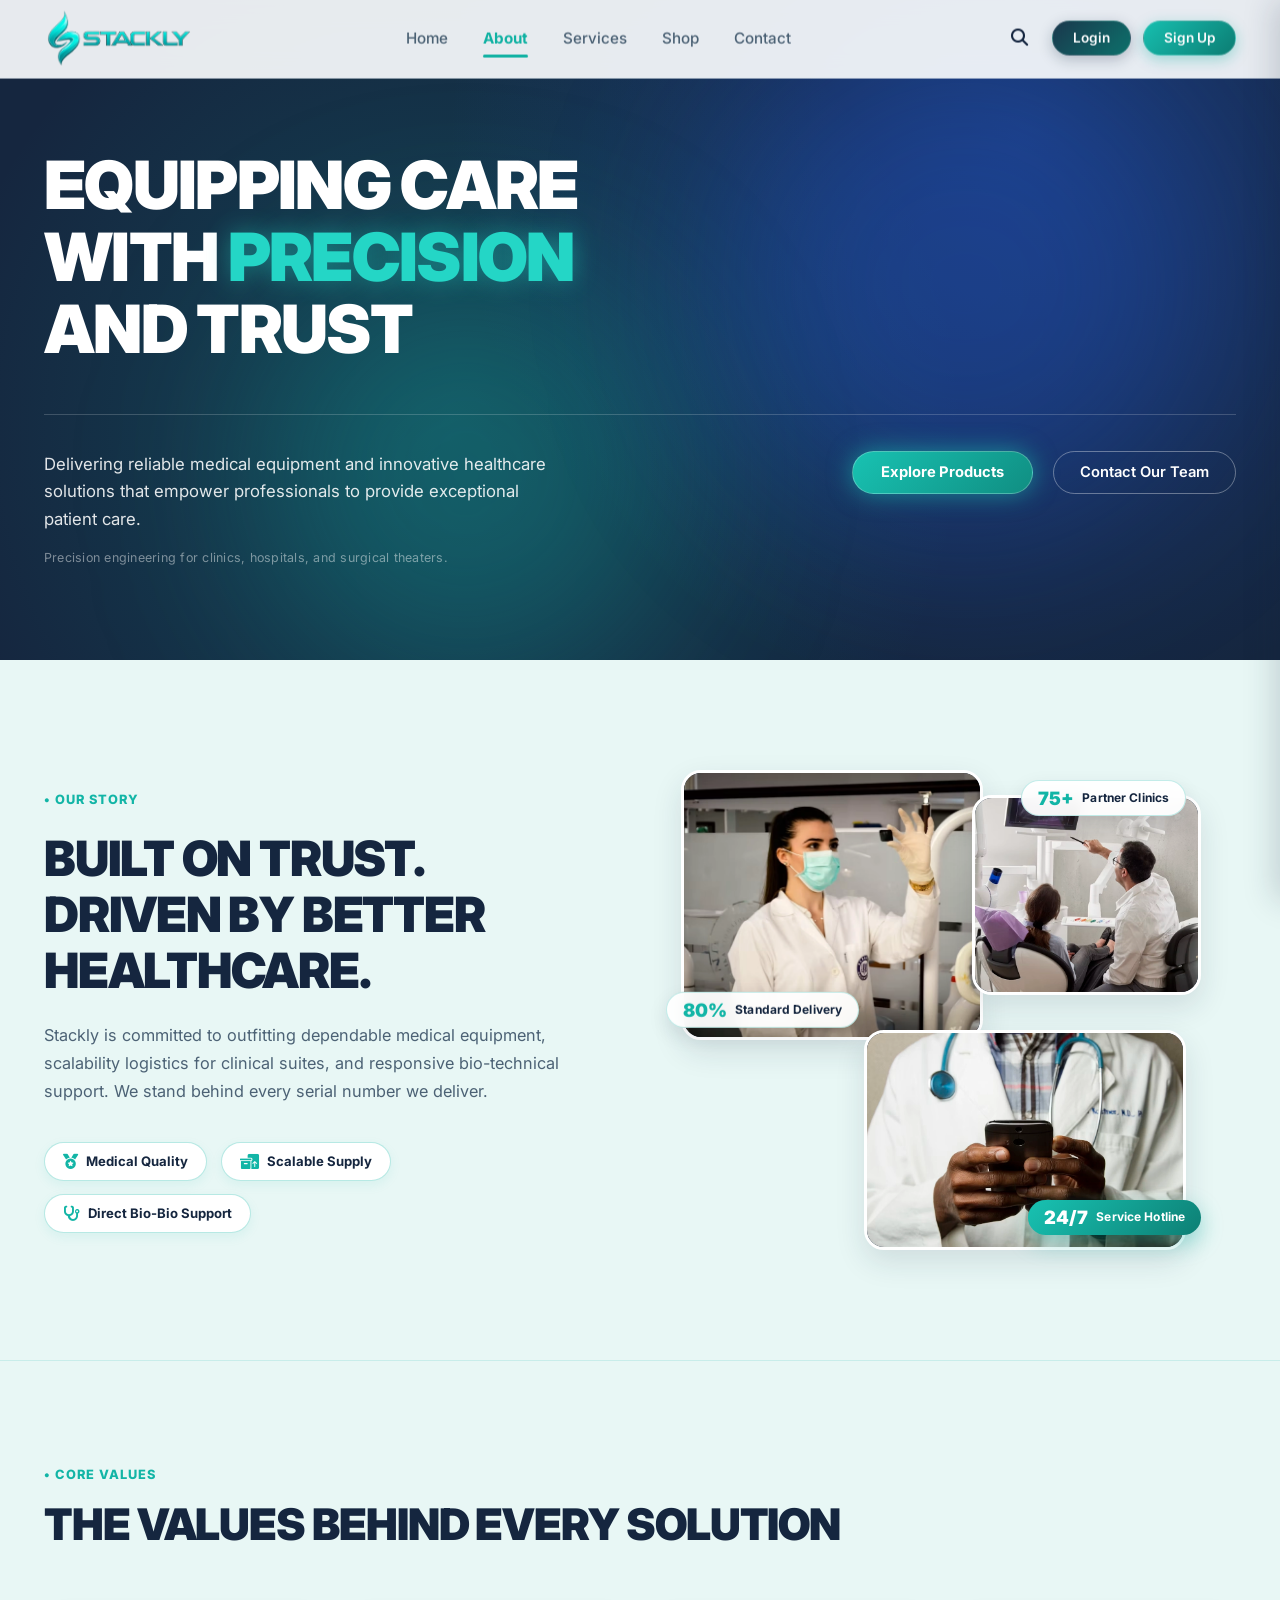
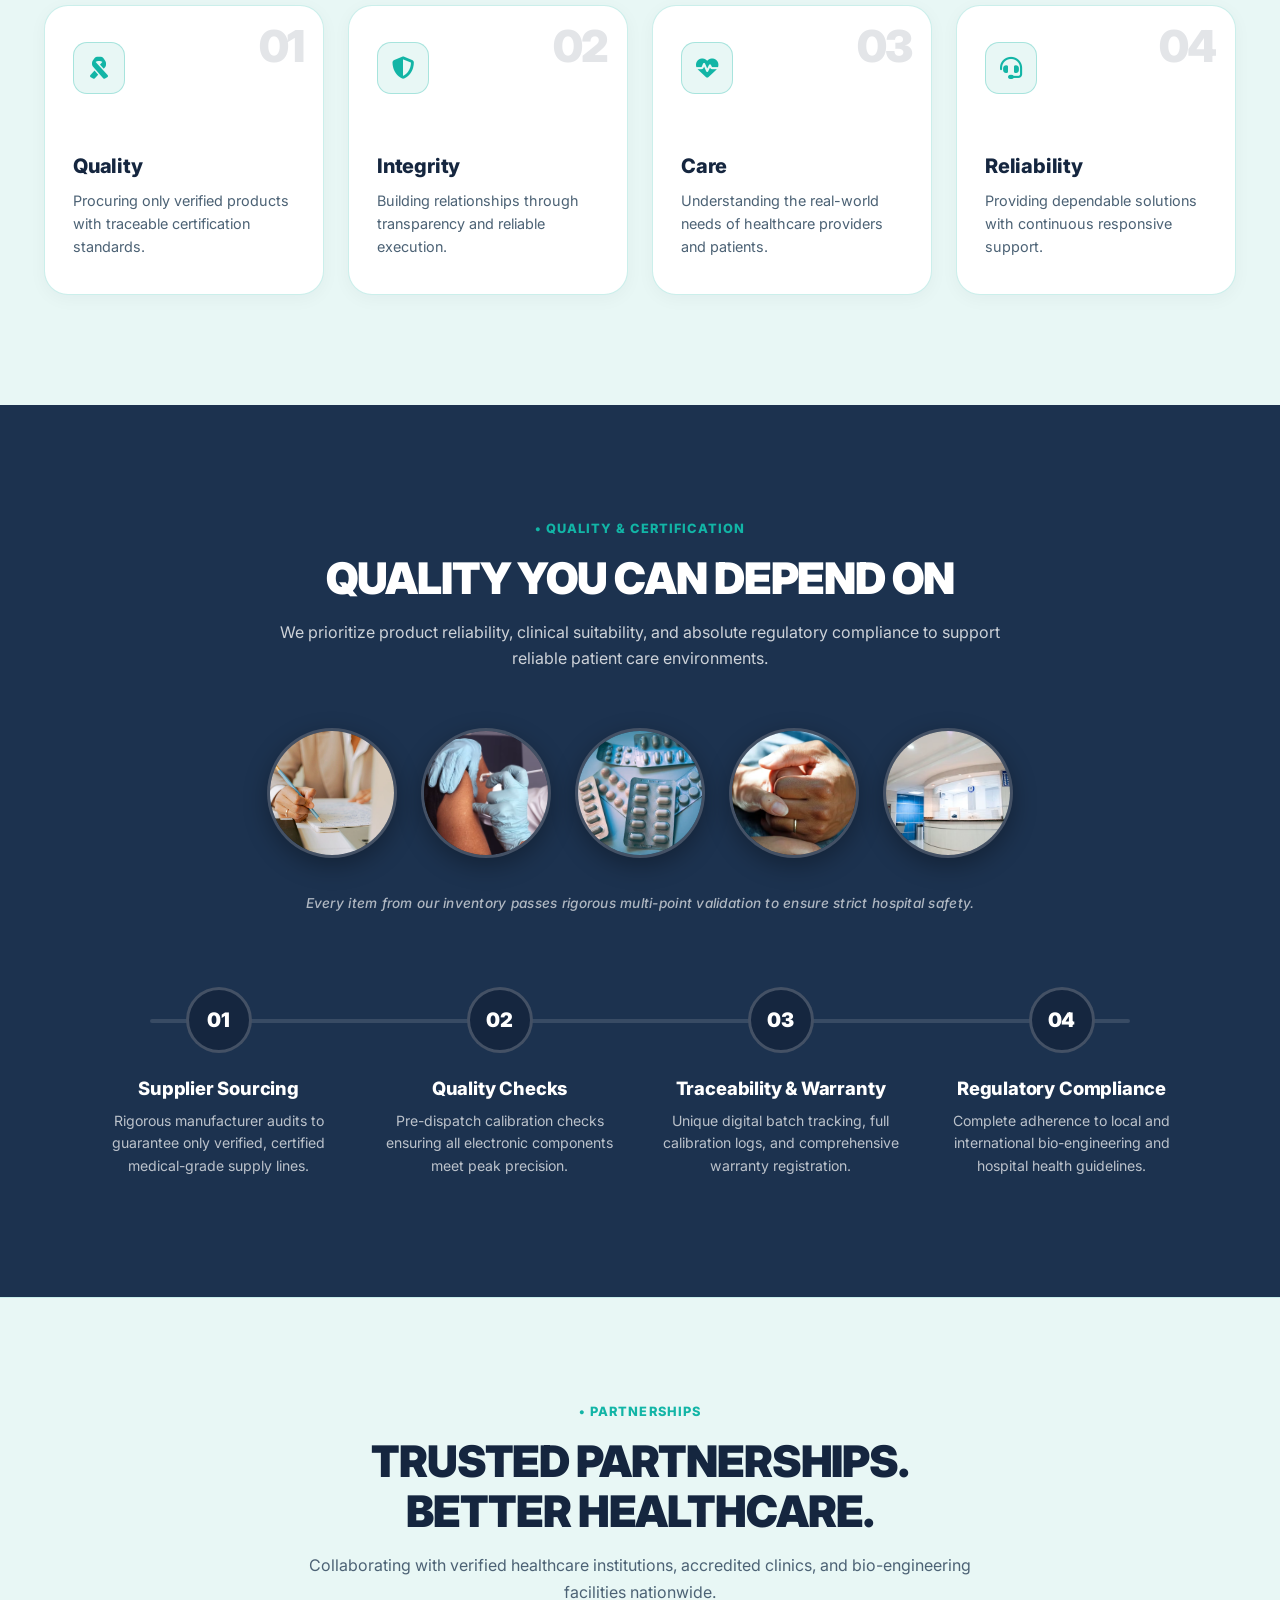
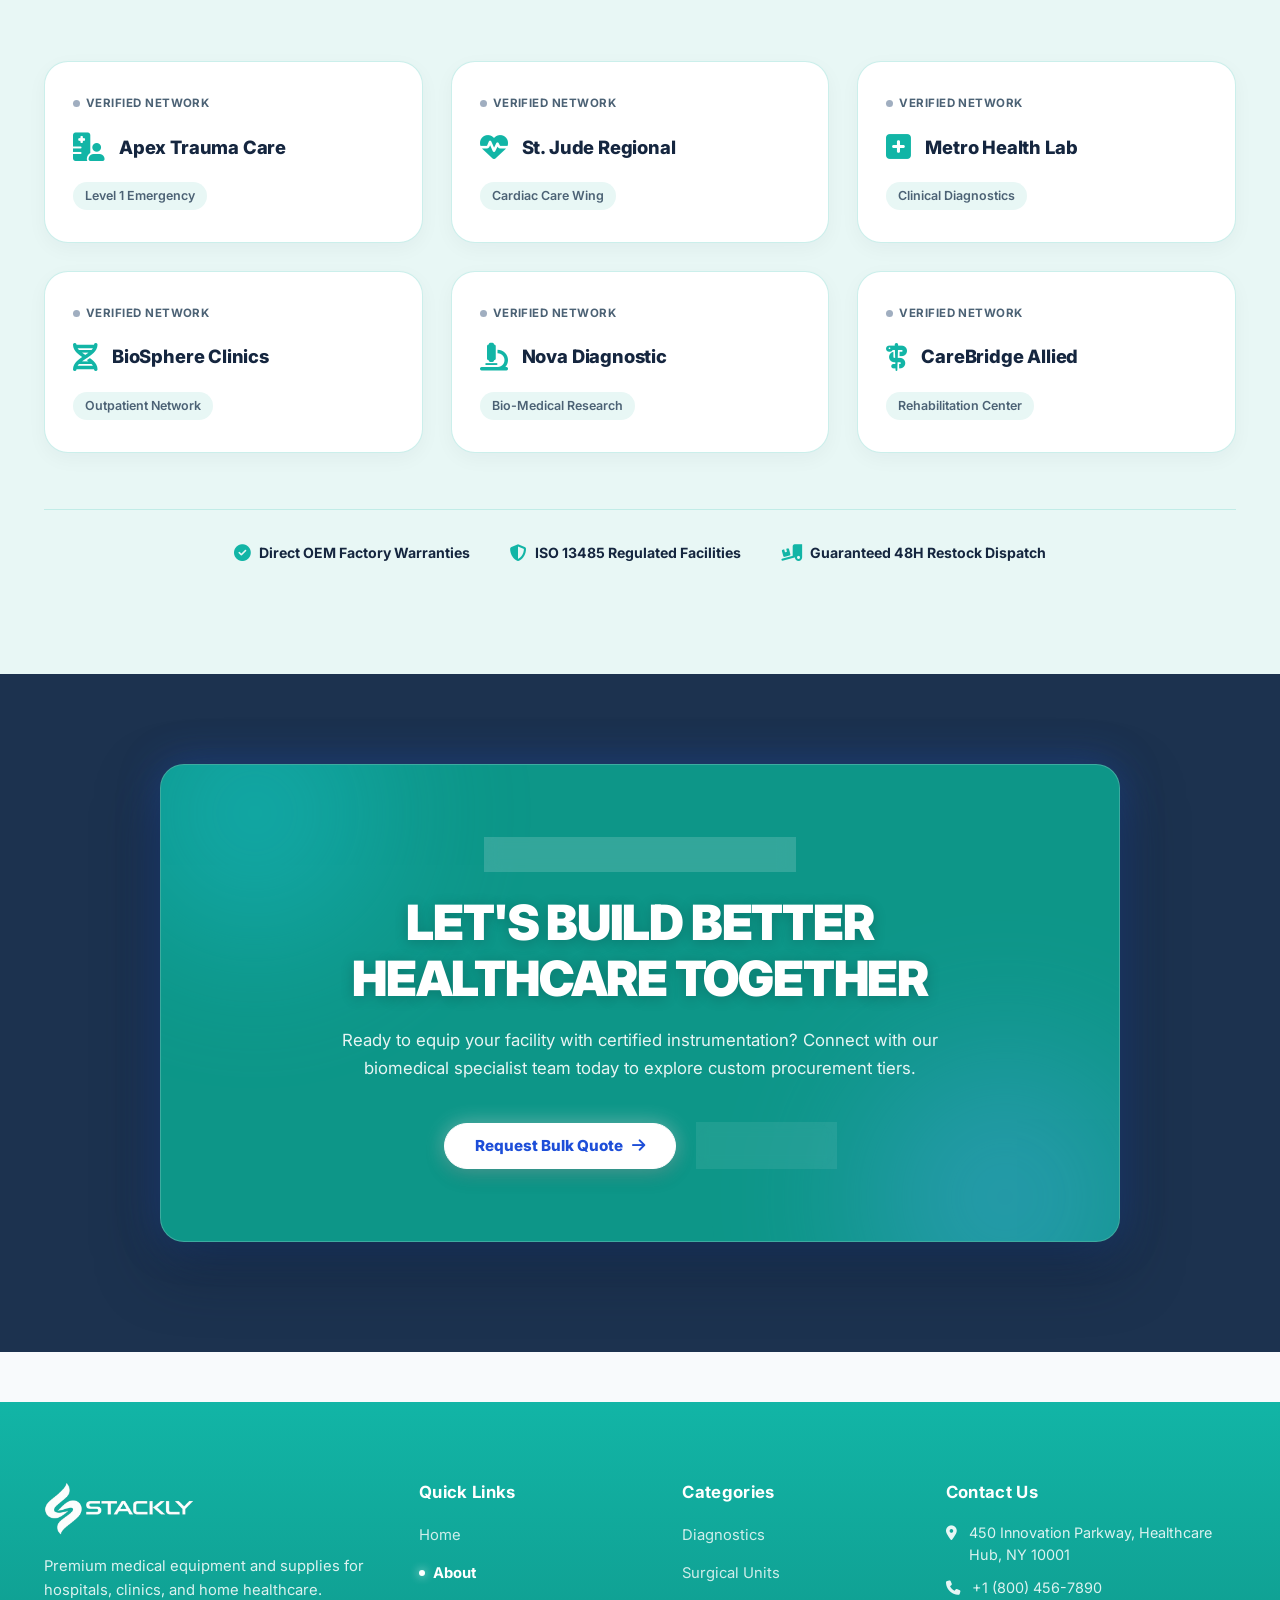
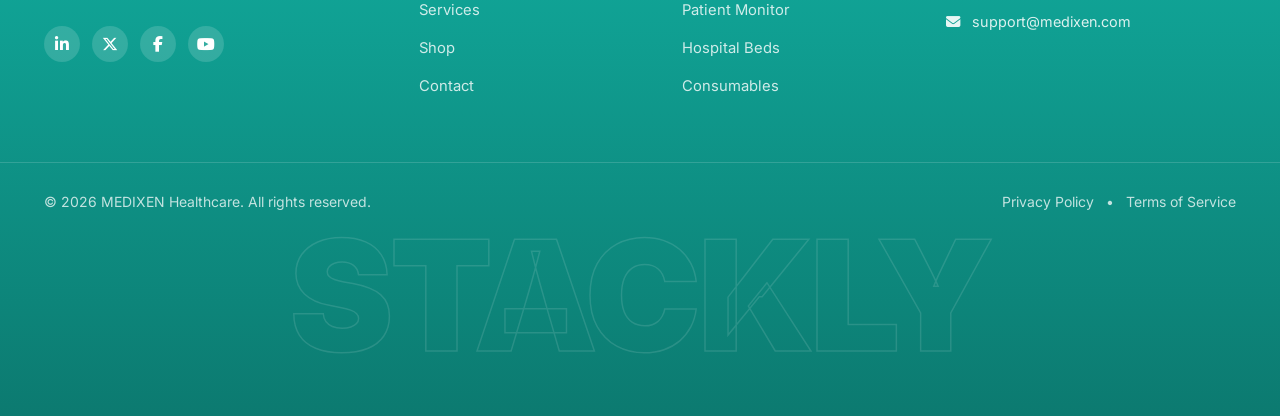
==== commit e1affaec: "Add files via upload" ====
--- a/about.html
+++ b/about.html
@@ -2,739 +2,749 @@
 <html lang="en">
 
 <head>
-    <meta charset="UTF-8" />
-    <meta name="viewport" content="width=device-width, initial-scale=1.0" />
-    <title>Medical Equipment Store</title>
-
-    <!-- Google Font -->
-    <link rel="preconnect" href="https://fonts.googleapis.com">
-    <link rel="preconnect" href="https://fonts.gstatic.com" crossorigin>
-    <link href="https://fonts.googleapis.com/css2?family=Inter:wght@400;500;600;700;800&display=swap" rel="stylesheet">
-
-    <!-- Font Awesome 6 -->
-    <link rel="stylesheet" href="https://cdnjs.cloudflare.com/ajax/libs/font-awesome/6.5.1/css/all.min.css" />
-
-    <link rel="icon" href="./assets/logo.webp" />
-    <link rel="stylesheet" href="root.css" />
-    <link rel="stylesheet" href="style.css" />
-    <link rel="stylesheet" href="about.css" />
+  <meta charset="UTF-8" />
+  <meta name="viewport" content="width=device-width, initial-scale=1.0" />
+  <title>Medical Equipment Store</title>
+
+  <!-- Google Font -->
+  <link rel="preconnect" href="https://fonts.googleapis.com">
+  <link rel="preconnect" href="https://fonts.gstatic.com" crossorigin>
+  <link href="https://fonts.googleapis.com/css2?family=Inter:wght@400;500;600;700;800&display=swap" rel="stylesheet">
+
+  <!-- Font Awesome 6 -->
+  <link rel="stylesheet" href="https://cdnjs.cloudflare.com/ajax/libs/font-awesome/6.5.1/css/all.min.css" />
+
+  <link rel="icon" href="./assets/logo.webp" />
+  <link rel="stylesheet" href="root.css" />
+  <link rel="stylesheet" href="style.css" />
+  <link rel="stylesheet" href="about.css" />
 
 </head>
 
 <body class="is-loading">
 
-    <!-- ==================== PRELOADER ==================== -->
-    <div class="preloader" id="preloader">
-        <div class="preloader-content">
-            <div class="preloader-pulse-box">
-                <div class="pulse-icon"><i class="fa-solid fa-heart-pulse"></i></div>
-                <svg class="ecg-svg" viewBox="0 0 300 100" fill="none">
-                    <path class="ecg-path" d="M0,50 L70,50 L85,20 L100,80 L115,30 L130,65 L145,50 L300,50" />
-                </svg>
+  <!-- ==================== PRELOADER ==================== -->
+  <div class="preloader" id="preloader">
+    <div class="preloader-content">
+      <div class="preloader-pulse-box">
+        <div class="pulse-icon"><i class="fa-solid fa-heart-pulse"></i></div>
+        <svg class="ecg-svg" viewBox="0 0 300 100" fill="none">
+          <path class="ecg-path" d="M0,50 L70,50 L85,20 L100,80 L115,30 L130,65 L145,50 L300,50" />
+        </svg>
+      </div>
+      <div class="preloader-brand">STACKLY</div>
+      <div class="preloader-status">Preparing medical equipment catalog...</div>
+    </div>
+  </div>
+
+  <!-- ==================== HEADER NAVBAR ==================== -->
+  <header class="site-header" id="header">
+    <div class="container header-container">
+      <!-- Logo -->
+      <a href="index.html" class="brand-logo">
+        <img src="./assets/logo 12.webp" alt="logo" width="150px" height="50px">
+      </a>
+
+      <!-- Desktop Navigation Menu -->
+      <nav class="desktop-nav" aria-label="Main Navigation">
+        <ul class="nav-list">
+          <li><a href="index.html" class="nav-link">Home</a></li>
+          <li><a href="about.html" class="nav-link">About</a></li>
+          <li><a href="services.html" class="nav-link">Services</a></li>
+          <li><a href="shop.html" class="nav-link">Shop</a></li>
+          <li><a href="contact.html" class="nav-link">Contact</a></li>
+        </ul>
+      </nav>
+
+      <!-- Right Header Actions -->
+      <div class="header-actions">
+        <button class="icon-btn search-toggle" aria-label="Search">
+          <i class="fa-solid fa-magnifying-glass"></i>
+        </button>
+
+        <div class="header-auth-btns">
+          <a href="login.html" class="btn btn-secondary btn-sm">Login</a>
+          <a href="signup.html" class="btn btn-primary btn-sm">Sign Up</a>
+        </div>
+
+        <!-- Hamburger Button -->
+        <button class="hamburger-btn" id="hamburgerBtn" aria-label="Toggle navigation" aria-expanded="false">
+          <span class="bar line-1"></span>
+          <span class="bar line-2"></span>
+          <span class="bar line-3"></span>
+        </button>
+      </div>
+    </div>
+  </header>
+
+  <!-- Mobile Drawer Overlay -->
+  <div class="mobile-menu-overlay" id="mobileOverlay"></div>
+
+  <!-- Mobile Drawer Menu -->
+  <aside class="mobile-drawer" id="mobileDrawer">
+    <div class="mobile-drawer-header">
+      <a href="index.html" class="brand-logo">
+        <img src="./assets/logo 12.webp" alt="logo" width="150px" height="50px">
+      </a>
+      <button class="close-drawer-btn" id="closeDrawerBtn" aria-label="Close menu">
+        <i class="fa-solid fa-xmark"></i>
+      </button>
+    </div>
+
+    <!-- Scrollable middle list area -->
+    <div class="mobile-drawer-body">
+      <nav class="mobile-nav">
+        <ul class="mobile-nav-list">
+          <li><a href="index.html" class="mobile-nav-link"><i class="fa-solid fa-house"></i> Home</a></li>
+          <li><a href="about.html" class="mobile-nav-link"><i class="fa-solid fa-circle-info"></i> About</a>
+          </li>
+          <li><a href="services.html" class="mobile-nav-link"><i class="fa-solid fa-stethoscope"></i>
+              Services</a></li>
+          <li><a href="shop.html" class="mobile-nav-link"><i class="fa-solid fa-store"></i> Shop</a></li>
+          <li><a href="contact.html" class="mobile-nav-link"><i class="fa-solid fa-envelope"></i> Contact</a>
+          </li>
+        </ul>
+      </nav>
+    </div>
+
+    <!-- Fixed/Pinned Login & Sign Up Actions -->
+    <div class="mobile-drawer-footer">
+      <a href="login.html" class="btn btn-secondary w-full">
+        <i class="fa-solid fa-arrow-right-to-bracket"></i> Login
+      </a>
+      <a href="signup.html" class="btn btn-primary w-full">
+        <i class="fa-solid fa-user-plus"></i> Sign Up
+      </a>
+    </div>
+  </aside>
+
+
+
+
+
+
+
+  <!-- ==================== ABOUT PAGE HERO SECTION ==================== -->
+  <section class="about-hero-section" id="about-hero">
+    <!-- Ambient Gradient Glow Effects matching the image -->
+    <div class="hero-radial-glow glow-cyan" aria-hidden="true"></div>
+    <div class="hero-radial-glow glow-blue" aria-hidden="true"></div>
+
+    <div class="container about-hero-container">
+
+      <!-- Top Main Headline -->
+      <div class="about-hero-header">
+        <h1 class="about-hero-title">
+          EQUIPPING CARE <br>
+          WITH <span class="highlight-cyan">PRECISION</span> <br>
+          AND TRUST
+        </h1>
+      </div>
+
+      <!-- Thin Divider Line from Image -->
+      <div class="about-hero-divider"></div>
+
+      <!-- Bottom Split Row: Description on Left & Action Buttons on Right -->
+      <div class="about-hero-bottom-row">
+
+        <div class="about-hero-text-col">
+          <p class="about-hero-desc">
+            Delivering reliable medical equipment and innovative healthcare solutions that empower professionals to
+            provide exceptional patient care.
+          </p>
+          <span class="about-hero-caption">
+            Precision engineering for clinics, hospitals, and surgical theaters.
+          </span>
+        </div>
+
+        <div class="about-hero-actions-col">
+          <a href="error.html" class="btn btn-primary hero-glow-btn">
+            <span>Explore Products</span>
+          </a>
+          <a href="error.html" class="btn btn-outline hero-ghost-btn">
+            <span>Contact Our Team</span>
+          </a>
+        </div>
+
+      </div>
+
+    </div>
+  </section>
+
+
+
+
+
+
+
+  <!-- ==================== ABOUT: OUR STORY SECTION ==================== -->
+  <section class="about-story-section" id="story">
+    <div class="container about-story-container">
+
+      <!-- Left Column: Story Content -->
+      <div class="story-content-col story-reveal">
+        <span class="story-eyebrow">&bull; OUR STORY</span>
+
+        <h2 class="story-heading">
+          BUILT ON TRUST. <br>
+          DRIVEN BY BETTER <br>
+          HEALTHCARE.
+        </h2>
+
+        <p class="story-desc">
+          Stackly is committed to outfitting dependable medical equipment, scalability logistics for clinical suites,
+          and responsive bio-technical support. We stand behind every serial number we deliver.
+        </p>
+
+        <!-- 3 Pill Badges from Image -->
+        <div class="story-badges-row">
+          <div class="story-pill-badge">
+            <i class="fa-solid fa-medal"></i>
+            <span>Medical Quality</span>
+          </div>
+          <div class="story-pill-badge">
+            <i class="fa-solid fa-boxes-packing"></i>
+            <span>Scalable Supply</span>
+          </div>
+          <div class="story-pill-badge">
+            <i class="fa-solid fa-stethoscope"></i>
+            <span>Direct Bio-Bio Support</span>
+          </div>
+        </div>
+      </div>
+
+      <!-- Right Column: Interactive Collage Gallery with Focus Hover Effect -->
+      <div class="story-gallery-col story-reveal">
+        <div class="story-collage-wrapper" id="storyCollage">
+
+          <!-- Image Card 1: Operating Doctor -->
+          <div class="collage-card card-doctor">
+            <img src="./assets/img 9.webp"
+              alt="Specialist Doctor in Surgery" class="collage-img">
+          </div>
+
+          <!-- Image Card 2: Medical Specialists Group -->
+          <div class="collage-card card-team">
+            <img src="./assets/img 10.webp"
+              alt="Clinical Diagnostics Team" class="collage-img">
+          </div>
+
+          <!-- Image Card 3: Surgical Stainless Instruments -->
+          <div class="collage-card card-instruments">
+            <img src="./assets/img 11.webp"
+              alt="Sterile Surgical Instruments" class="collage-img">
+          </div>
+
+          <!-- Floating Stat Badge 1: 75+ Partner Clinics -->
+          <div class="collage-stat-badge stat-top-right">
+            <strong class="stat-number">75+</strong>
+            <span class="stat-label">Partner Clinics</span>
+          </div>
+
+          <!-- Floating Stat Badge 2: 80% Standard Delivery -->
+          <div class="collage-stat-badge stat-center-left">
+            <strong class="stat-number">80%</strong>
+            <span class="stat-label">Standard Delivery</span>
+          </div>
+
+          <!-- Floating Stat Badge 3: 24/7 Hotline -->
+          <div class="collage-stat-badge stat-bottom-right">
+            <strong class="stat-number">24/7</strong>
+            <span class="stat-label">Service Hotline</span>
+          </div>
+
+        </div>
+      </div>
+
+    </div>
+  </section>
+
+
+
+
+
+
+
+  <!-- ==================== ABOUT: CORE VALUES SECTION ==================== -->
+  <section class="about-values-section" id="values">
+    <div class="container">
+
+      <!-- Section Heading -->
+      <div class="values-header values-reveal">
+        <span class="values-eyebrow">&bull; CORE VALUES</span>
+        <h2 class="values-heading">THE VALUES BEHIND EVERY SOLUTION</h2>
+      </div>
+
+      <!-- 4 Core Values Grid -->
+      <div class="values-grid">
+
+        <!-- Value 01: Quality -->
+        <div class="value-card values-reveal">
+          <div class="value-watermark-num">01</div>
+          <div class="value-icon-box">
+            <i class="fa-solid fa-ribbon"></i>
+          </div>
+          <div class="value-body">
+            <h3 class="value-title">Quality</h3>
+            <p class="value-desc">
+              Procuring only verified products with traceable certification standards.
+            </p>
+          </div>
+          <div class="value-accent-line" aria-hidden="true"></div>
+        </div>
+
+        <!-- Value 02: Integrity -->
+        <div class="value-card values-reveal">
+          <div class="value-watermark-num">02</div>
+          <div class="value-icon-box">
+            <i class="fa-solid fa-shield-halved"></i>
+          </div>
+          <div class="value-body">
+            <h3 class="value-title">Integrity</h3>
+            <p class="value-desc">
+              Building relationships through transparency and reliable execution.
+            </p>
+          </div>
+          <div class="value-accent-line" aria-hidden="true"></div>
+        </div>
+
+        <!-- Value 03: Care -->
+        <div class="value-card values-reveal">
+          <div class="value-watermark-num">03</div>
+          <div class="value-icon-box">
+            <i class="fa-solid fa-heart-pulse"></i>
+          </div>
+          <div class="value-body">
+            <h3 class="value-title">Care</h3>
+            <p class="value-desc">
+              Understanding the real-world needs of healthcare providers and patients.
+            </p>
+          </div>
+          <div class="value-accent-line" aria-hidden="true"></div>
+        </div>
+
+        <!-- Value 04: Reliability -->
+        <div class="value-card values-reveal">
+          <div class="value-watermark-num">04</div>
+          <div class="value-icon-box">
+            <i class="fa-solid fa-headset"></i>
+          </div>
+          <div class="value-body">
+            <h3 class="value-title">Reliability</h3>
+            <p class="value-desc">
+              Providing dependable solutions with continuous responsive support.
+            </p>
+          </div>
+          <div class="value-accent-line" aria-hidden="true"></div>
+        </div>
+
+      </div>
+
+    </div>
+  </section>
+
+
+
+
+
+
+
+  <!-- ==================== ABOUT: QUALITY & CERTIFICATION SECTION ==================== -->
+  <section class="about-quality-section" id="compliance">
+    <div class="container">
+
+      <!-- Section Header -->
+      <div class="quality-header quality-reveal">
+        <span class="quality-eyebrow">&bull; QUALITY &amp; CERTIFICATION</span>
+        <h2 class="quality-heading">QUALITY YOU CAN DEPEND ON</h2>
+        <p class="quality-subtext">
+          We prioritize product reliability, clinical suitability, and absolute regulatory compliance to support
+          reliable patient care environments.
+        </p>
+      </div>
+
+      <!-- 5 Circular Proof Photos from Shared Image -->
+      <div class="quality-circles-gallery quality-reveal">
+        <div class="circle-item">
+          <div class="circle-img-wrap">
+            <img src="./assets/img 8.webp"
+              alt="Biomedical Factory Inspection" class="circle-img">
+          </div>
+        </div>
+
+        <div class="circle-item">
+          <div class="circle-img-wrap">
+            <img src="./assets/img 3.webp"
+              alt="Clinical Documentation Pass" class="circle-img">
+          </div>
+        </div>
+
+        <div class="circle-item">
+          <div class="circle-img-wrap">
+            <img src="./assets/img 4.webp"
+              alt="Stethoscope & Diagnosis Tools" class="circle-img">
+          </div>
+        </div>
+
+        <div class="circle-item">
+          <div class="circle-img-wrap">
+            <img src="./assets/img 5.webp"
+              alt="Framed ISO Certificates" class="circle-img">
+          </div>
+        </div>
+
+        <div class="circle-item">
+          <div class="circle-img-wrap">
+            <img src="./assets/img 6.webp"
+              alt="Staff Accreditation Handover" class="circle-img">
+          </div>
+        </div>
+      </div>
+
+      <!-- Thin Divider Text Note -->
+      <div class="quality-cert-note quality-reveal">
+        <span>Every item from our inventory passes rigorous multi-point validation to ensure strict hospital
+          safety.</span>
+      </div>
+
+      <!-- 4-Step Animated Flow Process (01 -> 04) -->
+      <div class="flow-pipeline-container quality-reveal">
+
+        <!-- Flow Connecting Pipeline Track -->
+        <div class="flow-track-line" aria-hidden="true">
+          <div class="flow-progress-fill" id="flowProgressLine"></div>
+        </div>
+
+        <!-- 4 Process Nodes -->
+        <div class="flow-steps-grid">
+
+          <!-- Step 01 -->
+          <div class="flow-step-node" data-step="1">
+            <div class="node-circle-badge">
+              <span class="node-num">01</span>
+              <div class="node-pulse-ring"></div>
             </div>
-            <div class="preloader-brand">STACKLY</div>
-            <div class="preloader-status">Preparing medical equipment catalog...</div>
-        </div>
-    </div>
-
-    <!-- ==================== HEADER NAVBAR ==================== -->
-    <header class="site-header" id="header">
-        <div class="container header-container">
-            <!-- Logo -->
-            <a href="index.html" class="brand-logo">
-                <img src="./assets/logo 12.webp" alt="logo" width="150px" height="50px">
+            <div class="node-content">
+              <h4 class="node-title">Supplier Sourcing</h4>
+              <p class="node-desc">
+                Rigorous manufacturer audits to guarantee only verified, certified medical-grade supply lines.
+              </p>
+            </div>
+          </div>
+
+          <!-- Step 02 -->
+          <div class="flow-step-node" data-step="2">
+            <div class="node-circle-badge">
+              <span class="node-num">02</span>
+              <div class="node-pulse-ring"></div>
+            </div>
+            <div class="node-content">
+              <h4 class="node-title">Quality Checks</h4>
+              <p class="node-desc">
+                Pre-dispatch calibration checks ensuring all electronic components meet peak precision.
+              </p>
+            </div>
+          </div>
+
+          <!-- Step 03 -->
+          <div class="flow-step-node" data-step="3">
+            <div class="node-circle-badge">
+              <span class="node-num">03</span>
+              <div class="node-pulse-ring"></div>
+            </div>
+            <div class="node-content">
+              <h4 class="node-title">Traceability &amp; Warranty</h4>
+              <p class="node-desc">
+                Unique digital batch tracking, full calibration logs, and comprehensive warranty registration.
+              </p>
+            </div>
+          </div>
+
+          <!-- Step 04 -->
+          <div class="flow-step-node" data-step="4">
+            <div class="node-circle-badge">
+              <span class="node-num">04</span>
+              <div class="node-pulse-ring"></div>
+            </div>
+            <div class="node-content">
+              <h4 class="node-title">Regulatory Compliance</h4>
+              <p class="node-desc">
+                Complete adherence to local and international bio-engineering and hospital health guidelines.
+              </p>
+            </div>
+          </div>
+
+        </div>
+
+      </div>
+
+    </div>
+  </section>
+
+
+
+
+
+
+
+  <!-- ==================== ABOUT: PARTNERSHIPS SECTION ==================== -->
+  <section class="about-partners-section" id="partners">
+    <div class="container">
+
+      <!-- Section Header -->
+      <div class="partners-header partner-reveal">
+        <span class="partners-eyebrow">&bull; PARTNERSHIPS</span>
+        <h2 class="partners-heading">TRUSTED PARTNERSHIPS. <br>BETTER HEALTHCARE.</h2>
+        <p class="partners-subtext">
+          Collaborating with verified healthcare institutions, accredited clinics, and bio-engineering facilities
+          nationwide.
+        </p>
+      </div>
+
+      <!-- 6 Partner Logo Grid Cards -->
+      <div class="partners-grid partner-reveal">
+
+        <!-- Partner Card 1 -->
+        <div class="partner-card" data-tilt>
+          <div class="partner-card-glow"></div>
+          <div class="partner-badge-top">
+            <span class="pulse-dot"></span>
+            <span>Verified Network</span>
+          </div>
+          <div class="partner-brand-content">
+            <i class="fa-solid fa-hospital-user partner-icon"></i>
+            <span class="partner-name">Apex Trauma Care</span>
+          </div>
+          <span class="partner-tag">Level 1 Emergency</span>
+        </div>
+
+        <!-- Partner Card 2 -->
+        <div class="partner-card" data-tilt>
+          <div class="partner-card-glow"></div>
+          <div class="partner-badge-top">
+            <span class="pulse-dot"></span>
+            <span>Verified Network</span>
+          </div>
+          <div class="partner-brand-content">
+            <i class="fa-solid fa-heart-pulse partner-icon"></i>
+            <span class="partner-name">St. Jude Regional</span>
+          </div>
+          <span class="partner-tag">Cardiac Care Wing</span>
+        </div>
+
+        <!-- Partner Card 3 -->
+        <div class="partner-card" data-tilt>
+          <div class="partner-card-glow"></div>
+          <div class="partner-badge-top">
+            <span class="pulse-dot"></span>
+            <span>Verified Network</span>
+          </div>
+          <div class="partner-brand-content">
+            <i class="fa-solid fa-square-plus partner-icon"></i>
+            <span class="partner-name">Metro Health Lab</span>
+          </div>
+          <span class="partner-tag">Clinical Diagnostics</span>
+        </div>
+
+        <!-- Partner Card 4 -->
+        <div class="partner-card" data-tilt>
+          <div class="partner-card-glow"></div>
+          <div class="partner-badge-top">
+            <span class="pulse-dot"></span>
+            <span>Verified Network</span>
+          </div>
+          <div class="partner-brand-content">
+            <i class="fa-solid fa-dna partner-icon"></i>
+            <span class="partner-name">BioSphere Clinics</span>
+          </div>
+          <span class="partner-tag">Outpatient Network</span>
+        </div>
+
+        <!-- Partner Card 5 -->
+        <div class="partner-card" data-tilt>
+          <div class="partner-card-glow"></div>
+          <div class="partner-badge-top">
+            <span class="pulse-dot"></span>
+            <span>Verified Network</span>
+          </div>
+          <div class="partner-brand-content">
+            <i class="fa-solid fa-microscope partner-icon"></i>
+            <span class="partner-name">Nova Diagnostic</span>
+          </div>
+          <span class="partner-tag">Bio-Medical Research</span>
+        </div>
+
+        <!-- Partner Card 6 -->
+        <div class="partner-card" data-tilt>
+          <div class="partner-card-glow"></div>
+          <div class="partner-badge-top">
+            <span class="pulse-dot"></span>
+            <span>Verified Network</span>
+          </div>
+          <div class="partner-brand-content">
+            <i class="fa-solid fa-staff-snake partner-icon"></i>
+            <span class="partner-name">CareBridge Allied</span>
+          </div>
+          <span class="partner-tag">Rehabilitation Center</span>
+        </div>
+
+      </div>
+
+      <!-- Trust Summary Strip -->
+      <div class="partners-summary-strip partner-reveal">
+        <div class="summary-item">
+          <i class="fa-solid fa-circle-check"></i>
+          <span>Direct OEM Factory Warranties</span>
+        </div>
+        <div class="summary-item">
+          <i class="fa-solid fa-shield-halved"></i>
+          <span>ISO 13485 Regulated Facilities</span>
+        </div>
+        <div class="summary-item">
+          <i class="fa-solid fa-truck-ramp-box"></i>
+          <span>Guaranteed 48H Restock Dispatch</span>
+        </div>
+      </div>
+
+    </div>
+  </section>
+
+
+
+
+
+
+
+  <!-- ==================== ABOUT: FINAL CTA CAPSULE ==================== -->
+  <section class="about-final-cta-section" id="about-cta">
+    <div class="container">
+
+      <div class="about-cta-capsule-card about-cta-reveal">
+        <!-- Ambient Radial Shimmer Layer -->
+        <div class="cta-capsule-glow glow-cyan-corner" aria-hidden="true"></div>
+        <div class="cta-capsule-glow glow-blue-corner" aria-hidden="true"></div>
+
+        <!-- Center Content -->
+        <div class="about-cta-inner">
+          <span class="about-cta-badge">
+            <i class="fa-solid fa-handshake-angle"></i> Direct Biomedical Procurement
+          </span>
+
+          <h2 class="about-cta-title">
+            LET'S BUILD BETTER <br>
+            HEALTHCARE TOGETHER
+          </h2>
+
+          <p class="about-cta-desc">
+            Ready to equip your facility with certified instrumentation? Connect with our biomedical specialist team
+            today to explore custom procurement tiers.
+          </p>
+
+          <!-- Action Buttons -->
+          <div class="about-cta-actions">
+            <a href="error.html" class="btn btn-primary cta-pill-btn-solid">
+              <span>Request Bulk Quote</span>
+              <i class="fa-solid fa-arrow-right"></i>
             </a>
-
-            <!-- Desktop Navigation Menu -->
-            <nav class="desktop-nav" aria-label="Main Navigation">
-                <ul class="nav-list">
-                    <li><a href="index.html" class="nav-link">Home</a></li>
-                    <li><a href="about.html" class="nav-link">About</a></li>
-                    <li><a href="services.html" class="nav-link">Services</a></li>
-                    <li><a href="shop.html" class="nav-link">Shop</a></li>
-                    <li><a href="contact.html" class="nav-link">Contact</a></li>
-                </ul>
-            </nav>
-
-            <!-- Right Header Actions -->
-            <div class="header-actions">
-                <button class="icon-btn search-toggle" aria-label="Search">
-                    <i class="fa-solid fa-magnifying-glass"></i>
-                </button>
-
-                <div class="header-auth-btns">
-                    <a href="login.html" class="btn btn-secondary btn-sm">Login</a>
-                    <a href="signup.html" class="btn btn-primary btn-sm">Sign Up</a>
-                </div>
-
-                <!-- Hamburger Button -->
-                <button class="hamburger-btn" id="hamburgerBtn" aria-label="Toggle navigation" aria-expanded="false">
-                    <span class="bar line-1"></span>
-                    <span class="bar line-2"></span>
-                    <span class="bar line-3"></span>
-                </button>
-            </div>
-        </div>
-    </header>
-
-    <!-- Mobile Drawer Overlay -->
-    <div class="mobile-menu-overlay" id="mobileOverlay"></div>
-
-    <!-- Mobile Drawer Menu -->
-    <aside class="mobile-drawer" id="mobileDrawer">
-        <div class="mobile-drawer-header">
-            <a href="index.html" class="brand-logo">
-                <img src="./assets/logo 12.webp" alt="logo" width="150px" height="50px">
+            <a href="error.html" class="btn btn-outline cta-pill-btn-outline">
+              <span>Contact Us</span>
             </a>
-            <button class="close-drawer-btn" id="closeDrawerBtn" aria-label="Close menu">
-                <i class="fa-solid fa-xmark"></i>
-            </button>
-        </div>
-
-        <!-- Scrollable middle list area -->
-        <div class="mobile-drawer-body">
-            <nav class="mobile-nav">
-                <ul class="mobile-nav-list">
-                    <li><a href="index.html" class="mobile-nav-link"><i class="fa-solid fa-house"></i> Home</a></li>
-                    <li><a href="about.html" class="mobile-nav-link"><i class="fa-solid fa-circle-info"></i> About</a>
-                    </li>
-                    <li><a href="services.html" class="mobile-nav-link"><i class="fa-solid fa-stethoscope"></i>
-                            Services</a></li>
-                    <li><a href="shop.html" class="mobile-nav-link"><i class="fa-solid fa-store"></i> Shop</a></li>
-                    <li><a href="contact.html" class="mobile-nav-link"><i class="fa-solid fa-envelope"></i> Contact</a>
-                    </li>
-                </ul>
-            </nav>
-        </div>
-
-        <!-- Fixed/Pinned Login & Sign Up Actions -->
-        <div class="mobile-drawer-footer">
-            <a href="login.html" class="btn btn-secondary w-full">
-                <i class="fa-solid fa-arrow-right-to-bracket"></i> Login
-            </a>
-            <a href="signup.html" class="btn btn-primary w-full">
-                <i class="fa-solid fa-user-plus"></i> Sign Up
-            </a>
-        </div>
-    </aside>
-
-
-
-
-
-
-
-<!-- ==================== ABOUT PAGE HERO SECTION ==================== -->
-<section class="about-hero-section" id="about-hero">
-  <!-- Ambient Gradient Glow Effects matching the image -->
-  <div class="hero-radial-glow glow-cyan" aria-hidden="true"></div>
-  <div class="hero-radial-glow glow-blue" aria-hidden="true"></div>
-
-  <div class="container about-hero-container">
-    
-    <!-- Top Main Headline -->
-    <div class="about-hero-header">
-      <h1 class="about-hero-title">
-        EQUIPPING CARE <br>
-        WITH <span class="highlight-cyan">PRECISION</span> <br>
-        AND TRUST
-      </h1>
-    </div>
-
-    <!-- Thin Divider Line from Image -->
-    <div class="about-hero-divider"></div>
-
-    <!-- Bottom Split Row: Description on Left & Action Buttons on Right -->
-    <div class="about-hero-bottom-row">
-      
-      <div class="about-hero-text-col">
-        <p class="about-hero-desc">
-          Delivering reliable medical equipment and innovative healthcare solutions that empower professionals to provide exceptional patient care.
+          </div>
+        </div>
+
+      </div>
+
+    </div>
+  </section>
+
+
+
+
+
+
+
+  <!-- ==================== FOOTER SECTION ==================== -->
+  <footer class="site-footer" id="siteFooter">
+    <div class="container footer-container">
+
+      <!-- Brand & Socials -->
+      <div class="footer-col footer-col-brand">
+        <a href="index.html" class="footer-logo">
+          <img src="./assets/logo 23.webp" alt="logo" width="150px" height="50px">
+        </a>
+        <p class="footer-bio">
+          Premium medical equipment and supplies for hospitals, clinics, and home healthcare.
         </p>
-        <span class="about-hero-caption">
-          Precision engineering for clinics, hospitals, and surgical theaters.
-        </span>
-      </div>
-
-      <div class="about-hero-actions-col">
-        <a href="error.html" class="btn btn-primary hero-glow-btn">
-          <span>Explore Products</span>
-        </a>
-        <a href="error.html" class="btn btn-outline hero-ghost-btn">
-          <span>Contact Our Team</span>
-        </a>
-      </div>
-
-    </div>
-
-  </div>
-</section>
-
-
-
-
-
-
-
-<!-- ==================== ABOUT: OUR STORY SECTION ==================== -->
-<section class="about-story-section" id="story">
-  <div class="container about-story-container">
-    
-    <!-- Left Column: Story Content -->
-    <div class="story-content-col story-reveal">
-      <span class="story-eyebrow">&bull; OUR STORY</span>
-      
-      <h2 class="story-heading">
-        BUILT ON TRUST. <br>
-        DRIVEN BY BETTER <br>
-        HEALTHCARE.
-      </h2>
-
-      <p class="story-desc">
-        Stackly is committed to outfitting dependable medical equipment, scalability logistics for clinical suites, and responsive bio-technical support. We stand behind every serial number we deliver.
-      </p>
-
-      <!-- 3 Pill Badges from Image -->
-      <div class="story-badges-row">
-        <div class="story-pill-badge">
-          <i class="fa-solid fa-medal"></i>
-          <span>Medical Quality</span>
-        </div>
-        <div class="story-pill-badge">
-          <i class="fa-solid fa-boxes-packing"></i>
-          <span>Scalable Supply</span>
-        </div>
-        <div class="story-pill-badge">
-          <i class="fa-solid fa-stethoscope"></i>
-          <span>Direct Bio-Bio Support</span>
-        </div>
-      </div>
-    </div>
-
-    <!-- Right Column: Interactive Collage Gallery with Focus Hover Effect -->
-    <div class="story-gallery-col story-reveal">
-      <div class="story-collage-wrapper" id="storyCollage">
-        
-        <!-- Image Card 1: Operating Doctor -->
-        <div class="collage-card card-doctor">
-          <img src="https://images.unsplash.com/photo-1579684385127-1ef15d508118?auto=format&fit=crop&w=700&q=80" alt="Specialist Doctor in Surgery" class="collage-img">
-        </div>
-
-        <!-- Image Card 2: Medical Specialists Group -->
-        <div class="collage-card card-team">
-          <img src="https://images.unsplash.com/photo-1584515979956-d9f6e5d09982?auto=format&fit=crop&w=700&q=80" alt="Clinical Diagnostics Team" class="collage-img">
-        </div>
-
-        <!-- Image Card 3: Surgical Stainless Instruments -->
-        <div class="collage-card card-instruments">
-          <img src="https://images.unsplash.com/photo-1516549655169-df83a0774514?auto=format&fit=crop&w=800&q=80" alt="Sterile Surgical Instruments" class="collage-img">
-        </div>
-
-        <!-- Floating Stat Badge 1: 75+ Partner Clinics -->
-        <div class="collage-stat-badge stat-top-right">
-          <strong class="stat-number">75+</strong>
-          <span class="stat-label">Partner Clinics</span>
-        </div>
-
-        <!-- Floating Stat Badge 2: 80% Standard Delivery -->
-        <div class="collage-stat-badge stat-center-left">
-          <strong class="stat-number">80%</strong>
-          <span class="stat-label">Standard Delivery</span>
-        </div>
-
-        <!-- Floating Stat Badge 3: 24/7 Hotline -->
-        <div class="collage-stat-badge stat-bottom-right">
-          <strong class="stat-number">24/7</strong>
-          <span class="stat-label">Service Hotline</span>
-        </div>
-
-      </div>
-    </div>
-
-  </div>
-</section>
-
-
-
-
-
-
-
-<!-- ==================== ABOUT: CORE VALUES SECTION ==================== -->
-<section class="about-values-section" id="values">
-  <div class="container">
-    
-    <!-- Section Heading -->
-    <div class="values-header values-reveal">
-      <span class="values-eyebrow">&bull; CORE VALUES</span>
-      <h2 class="values-heading">THE VALUES BEHIND EVERY SOLUTION</h2>
-    </div>
-
-    <!-- 4 Core Values Grid -->
-    <div class="values-grid">
-      
-      <!-- Value 01: Quality -->
-      <div class="value-card values-reveal">
-        <div class="value-watermark-num">01</div>
-        <div class="value-icon-box">
-          <i class="fa-solid fa-ribbon"></i>
-        </div>
-        <div class="value-body">
-          <h3 class="value-title">Quality</h3>
-          <p class="value-desc">
-            Procuring only verified products with traceable certification standards.
-          </p>
-        </div>
-        <div class="value-accent-line" aria-hidden="true"></div>
-      </div>
-
-      <!-- Value 02: Integrity -->
-      <div class="value-card values-reveal">
-        <div class="value-watermark-num">02</div>
-        <div class="value-icon-box">
-          <i class="fa-solid fa-shield-halved"></i>
-        </div>
-        <div class="value-body">
-          <h3 class="value-title">Integrity</h3>
-          <p class="value-desc">
-            Building relationships through transparency and reliable execution.
-          </p>
-        </div>
-        <div class="value-accent-line" aria-hidden="true"></div>
-      </div>
-
-      <!-- Value 03: Care -->
-      <div class="value-card values-reveal">
-        <div class="value-watermark-num">03</div>
-        <div class="value-icon-box">
-          <i class="fa-solid fa-heart-pulse"></i>
-        </div>
-        <div class="value-body">
-          <h3 class="value-title">Care</h3>
-          <p class="value-desc">
-            Understanding the real-world needs of healthcare providers and patients.
-          </p>
-        </div>
-        <div class="value-accent-line" aria-hidden="true"></div>
-      </div>
-
-      <!-- Value 04: Reliability -->
-      <div class="value-card values-reveal">
-        <div class="value-watermark-num">04</div>
-        <div class="value-icon-box">
-          <i class="fa-solid fa-headset"></i>
-        </div>
-        <div class="value-body">
-          <h3 class="value-title">Reliability</h3>
-          <p class="value-desc">
-            Providing dependable solutions with continuous responsive support.
-          </p>
-        </div>
-        <div class="value-accent-line" aria-hidden="true"></div>
-      </div>
-
-    </div>
-
-  </div>
-</section>
-
-
-
-
-
-
-
-<!-- ==================== ABOUT: QUALITY & CERTIFICATION SECTION ==================== -->
-<section class="about-quality-section" id="compliance">
-  <div class="container">
-    
-    <!-- Section Header -->
-    <div class="quality-header quality-reveal">
-      <span class="quality-eyebrow">&bull; QUALITY &amp; CERTIFICATION</span>
-      <h2 class="quality-heading">QUALITY YOU CAN DEPEND ON</h2>
-      <p class="quality-subtext">
-        We prioritize product reliability, clinical suitability, and absolute regulatory compliance to support reliable patient care environments.
-      </p>
-    </div>
-
-    <!-- 5 Circular Proof Photos from Shared Image -->
-    <div class="quality-circles-gallery quality-reveal">
-      <div class="circle-item">
-        <div class="circle-img-wrap">
-          <img src="https://images.unsplash.com/photo-1584515979956-d9f6e5d09982?auto=format&fit=crop&w=400&q=80" alt="Biomedical Factory Inspection" class="circle-img">
-        </div>
-      </div>
-
-      <div class="circle-item">
-        <div class="circle-img-wrap">
-          <img src="https://images.unsplash.com/photo-1579684385127-1ef15d508118?auto=format&fit=crop&w=400&q=80" alt="Clinical Documentation Pass" class="circle-img">
-        </div>
-      </div>
-
-      <div class="circle-item">
-        <div class="circle-img-wrap">
-          <img src="https://images.unsplash.com/photo-1516549655169-df83a0774514?auto=format&fit=crop&w=400&q=80" alt="Stethoscope & Diagnosis Tools" class="circle-img">
-        </div>
-      </div>
-
-      <div class="circle-item">
-        <div class="circle-img-wrap">
-          <img src="https://images.unsplash.com/photo-1584308666744-24d5c474f2ae?auto=format&fit=crop&w=400&q=80" alt="Framed ISO Certificates" class="circle-img">
-        </div>
-      </div>
-
-      <div class="circle-item">
-        <div class="circle-img-wrap">
-          <img src="https://images.unsplash.com/photo-1622253692010-333f2da6031d?auto=format&fit=crop&w=400&q=80" alt="Staff Accreditation Handover" class="circle-img">
-        </div>
-      </div>
-    </div>
-
-    <!-- Thin Divider Text Note -->
-    <div class="quality-cert-note quality-reveal">
-      <span>Every item from our inventory passes rigorous multi-point validation to ensure strict hospital safety.</span>
-    </div>
-
-    <!-- 4-Step Animated Flow Process (01 -> 04) -->
-    <div class="flow-pipeline-container quality-reveal">
-      
-      <!-- Flow Connecting Pipeline Track -->
-      <div class="flow-track-line" aria-hidden="true">
-        <div class="flow-progress-fill" id="flowProgressLine"></div>
-      </div>
-
-      <!-- 4 Process Nodes -->
-      <div class="flow-steps-grid">
-        
-        <!-- Step 01 -->
-        <div class="flow-step-node" data-step="1">
-          <div class="node-circle-badge">
-            <span class="node-num">01</span>
-            <div class="node-pulse-ring"></div>
-          </div>
-          <div class="node-content">
-            <h4 class="node-title">Supplier Sourcing</h4>
-            <p class="node-desc">
-              Rigorous manufacturer audits to guarantee only verified, certified medical-grade supply lines.
-            </p>
-          </div>
-        </div>
-
-        <!-- Step 02 -->
-        <div class="flow-step-node" data-step="2">
-          <div class="node-circle-badge">
-            <span class="node-num">02</span>
-            <div class="node-pulse-ring"></div>
-          </div>
-          <div class="node-content">
-            <h4 class="node-title">Quality Checks</h4>
-            <p class="node-desc">
-              Pre-dispatch calibration checks ensuring all electronic components meet peak precision.
-            </p>
-          </div>
-        </div>
-
-        <!-- Step 03 -->
-        <div class="flow-step-node" data-step="3">
-          <div class="node-circle-badge">
-            <span class="node-num">03</span>
-            <div class="node-pulse-ring"></div>
-          </div>
-          <div class="node-content">
-            <h4 class="node-title">Traceability &amp; Warranty</h4>
-            <p class="node-desc">
-              Unique digital batch tracking, full calibration logs, and comprehensive warranty registration.
-            </p>
-          </div>
-        </div>
-
-        <!-- Step 04 -->
-        <div class="flow-step-node" data-step="4">
-          <div class="node-circle-badge">
-            <span class="node-num">04</span>
-            <div class="node-pulse-ring"></div>
-          </div>
-          <div class="node-content">
-            <h4 class="node-title">Regulatory Compliance</h4>
-            <p class="node-desc">
-              Complete adherence to local and international bio-engineering and hospital health guidelines.
-            </p>
-          </div>
-        </div>
-
-      </div>
-
-    </div>
-
-  </div>
-</section>
-
-
-
-
-
-
-
-<!-- ==================== ABOUT: PARTNERSHIPS SECTION ==================== -->
-<section class="about-partners-section" id="partners">
-  <div class="container">
-    
-    <!-- Section Header -->
-    <div class="partners-header partner-reveal">
-      <span class="partners-eyebrow">&bull; PARTNERSHIPS</span>
-      <h2 class="partners-heading">TRUSTED PARTNERSHIPS. <br>BETTER HEALTHCARE.</h2>
-      <p class="partners-subtext">
-        Collaborating with verified healthcare institutions, accredited clinics, and bio-engineering facilities nationwide.
-      </p>
-    </div>
-
-    <!-- 6 Partner Logo Grid Cards -->
-    <div class="partners-grid partner-reveal">
-      
-      <!-- Partner Card 1 -->
-      <div class="partner-card" data-tilt>
-        <div class="partner-card-glow"></div>
-        <div class="partner-badge-top">
-          <span class="pulse-dot"></span>
-          <span>Verified Network</span>
-        </div>
-        <div class="partner-brand-content">
-          <i class="fa-solid fa-hospital-user partner-icon"></i>
-          <span class="partner-name">Apex Trauma Care</span>
-        </div>
-        <span class="partner-tag">Level 1 Emergency</span>
-      </div>
-
-      <!-- Partner Card 2 -->
-      <div class="partner-card" data-tilt>
-        <div class="partner-card-glow"></div>
-        <div class="partner-badge-top">
-          <span class="pulse-dot"></span>
-          <span>Verified Network</span>
-        </div>
-        <div class="partner-brand-content">
-          <i class="fa-solid fa-heart-pulse partner-icon"></i>
-          <span class="partner-name">St. Jude Regional</span>
-        </div>
-        <span class="partner-tag">Cardiac Care Wing</span>
-      </div>
-
-      <!-- Partner Card 3 -->
-      <div class="partner-card" data-tilt>
-        <div class="partner-card-glow"></div>
-        <div class="partner-badge-top">
-          <span class="pulse-dot"></span>
-          <span>Verified Network</span>
-        </div>
-        <div class="partner-brand-content">
-          <i class="fa-solid fa-square-plus partner-icon"></i>
-          <span class="partner-name">Metro Health Lab</span>
-        </div>
-        <span class="partner-tag">Clinical Diagnostics</span>
-      </div>
-
-      <!-- Partner Card 4 -->
-      <div class="partner-card" data-tilt>
-        <div class="partner-card-glow"></div>
-        <div class="partner-badge-top">
-          <span class="pulse-dot"></span>
-          <span>Verified Network</span>
-        </div>
-        <div class="partner-brand-content">
-          <i class="fa-solid fa-dna partner-icon"></i>
-          <span class="partner-name">BioSphere Clinics</span>
-        </div>
-        <span class="partner-tag">Outpatient Network</span>
-      </div>
-
-      <!-- Partner Card 5 -->
-      <div class="partner-card" data-tilt>
-        <div class="partner-card-glow"></div>
-        <div class="partner-badge-top">
-          <span class="pulse-dot"></span>
-          <span>Verified Network</span>
-        </div>
-        <div class="partner-brand-content">
-          <i class="fa-solid fa-microscope partner-icon"></i>
-          <span class="partner-name">Nova Diagnostic</span>
-        </div>
-        <span class="partner-tag">Bio-Medical Research</span>
-      </div>
-
-      <!-- Partner Card 6 -->
-      <div class="partner-card" data-tilt>
-        <div class="partner-card-glow"></div>
-        <div class="partner-badge-top">
-          <span class="pulse-dot"></span>
-          <span>Verified Network</span>
-        </div>
-        <div class="partner-brand-content">
-          <i class="fa-solid fa-staff-snake partner-icon"></i>
-          <span class="partner-name">CareBridge Allied</span>
-        </div>
-        <span class="partner-tag">Rehabilitation Center</span>
-      </div>
-
-    </div>
-
-    <!-- Trust Summary Strip -->
-    <div class="partners-summary-strip partner-reveal">
-      <div class="summary-item">
-        <i class="fa-solid fa-circle-check"></i>
-        <span>Direct OEM Factory Warranties</span>
-      </div>
-      <div class="summary-item">
-        <i class="fa-solid fa-shield-halved"></i>
-        <span>ISO 13485 Regulated Facilities</span>
-      </div>
-      <div class="summary-item">
-        <i class="fa-solid fa-truck-ramp-box"></i>
-        <span>Guaranteed 48H Restock Dispatch</span>
-      </div>
-    </div>
-
-  </div>
-</section>
-
-
-
-
-
-
-
-<!-- ==================== ABOUT: FINAL CTA CAPSULE ==================== -->
-<section class="about-final-cta-section" id="about-cta">
-  <div class="container">
-    
-    <div class="about-cta-capsule-card about-cta-reveal">
-      <!-- Ambient Radial Shimmer Layer -->
-      <div class="cta-capsule-glow glow-cyan-corner" aria-hidden="true"></div>
-      <div class="cta-capsule-glow glow-blue-corner" aria-hidden="true"></div>
-
-      <!-- Center Content -->
-      <div class="about-cta-inner">
-        <span class="about-cta-badge">
-          <i class="fa-solid fa-handshake-angle"></i> Direct Biomedical Procurement
-        </span>
-
-        <h2 class="about-cta-title">
-          LET'S BUILD BETTER <br>
-          HEALTHCARE TOGETHER
-        </h2>
-
-        <p class="about-cta-desc">
-          Ready to equip your facility with certified instrumentation? Connect with our biomedical specialist team today to explore custom procurement tiers.
-        </p>
-
-        <!-- Action Buttons -->
-        <div class="about-cta-actions">
-          <a href="error.html" class="btn btn-primary cta-pill-btn-solid">
-            <span>Request Bulk Quote</span>
-            <i class="fa-solid fa-arrow-right"></i>
-          </a>
-          <a href="error.html" class="btn btn-outline cta-pill-btn-outline">
-            <span>Contact Us</span>
-          </a>
-        </div>
-      </div>
-
-    </div>
-
-  </div>
-</section>
-
-
-
-
-
-
-
-    <!-- ==================== FOOTER SECTION ==================== -->
-    <footer class="site-footer" id="siteFooter">
-        <div class="container footer-container">
-
-            <!-- Brand & Socials -->
-            <div class="footer-col footer-col-brand">
-                <a href="index.html" class="footer-logo">
-                    <img src="./assets/logo 23.webp" alt="logo" width="150px" height="50px">
-                </a>
-                <p class="footer-bio">
-                    Premium medical equipment and supplies for hospitals, clinics, and home healthcare.
-                </p>
-                <div class="footer-socials">
-                    <a href="error.html" class="social-link" aria-label="LinkedIn"><i
-                            class="fa-brands fa-linkedin-in"></i></a>
-                    <a href="error.html" class="social-link" aria-label="Twitter"><i
-                            class="fa-brands fa-x-twitter"></i></a>
-                    <a href="error.html" class="social-link" aria-label="Facebook"><i
-                            class="fa-brands fa-facebook-f"></i></a>
-                    <a href="error.html" class="social-link" aria-label="YouTube"><i
-                            class="fa-brands fa-youtube"></i></a>
-                </div>
-            </div>
-
-            <!-- Quick Links -->
-            <div class="footer-col">
-                <h4 class="footer-heading">Quick Links</h4>
-                <ul class="footer-nav-list">
-                    <li><a href="index.html" class="footer-nav-link">Home</a></li>
-                    <li><a href="about.html" class="footer-nav-link">About</a></li>
-                    <li><a href="services.html" class="footer-nav-link">Services</a></li>
-                    <li><a href="shop.html" class="footer-nav-link">Shop</a></li>
-                    <li><a href="contact.html" class="footer-nav-link">Contact</a></li>
-                </ul>
-            </div>
-
-            <!-- Categories -->
-            <div class="footer-col">
-                <h4 class="footer-heading">Categories</h4>
-                <ul class="footer-links-list">
-                    <li><a href="shop.html">Diagnostics</a></li>
-                    <li><a href="shop.html">Surgical Units</a></li>
-                    <li><a href="shop.html">Patient Monitor</a></li>
-                    <li><a href="shop.html">Hospital Beds</a></li>
-                    <li><a href="shop.html">Consumables</a></li>
-                </ul>
-            </div>
-
-            <!-- Contact Info -->
-            <div class="footer-col">
-                <h4 class="footer-heading">Contact Us</h4>
-                <ul class="footer-contact-list">
-                    <li>
-                        <i class="fa-solid fa-location-dot"></i>
-                        <span>450 Innovation Parkway, Healthcare Hub, NY 10001</span>
-                    </li>
-                    <li>
-                        <i class="fa-solid fa-phone"></i>
-                        <span>+1 (800) 456-7890</span>
-                    </li>
-                    <li>
-                        <i class="fa-solid fa-envelope"></i>
-                        <span>support@medixen.com</span>
-                    </li>
-                </ul>
-            </div>
-
-        </div>
-
-        <div class="footer-bottom">
-            <div class="container footer-bottom-inner">
-                <p class="copyright">&copy; 2026 MEDIXEN Healthcare. All rights reserved.</p>
-                <div class="legal-links">
-                    <a href="error.html">Privacy Policy</a>
-                    <span>&bull;</span>
-                    <a href="error.html">Terms of Service</a>
-                </div>
-            </div>
-            <div class="footer-watermark" aria-hidden="true">STACKLY</div>
-        </div>
-    </footer>
-
-    <!-- Scripts -->
-    <script src="https://cdnjs.cloudflare.com/ajax/libs/gsap/3.12.5/gsap.min.js"></script>
-    <script src="script.js"></script>
-    <script src="about.js"></script>
+        <div class="footer-socials">
+          <a href="error.html" class="social-link" aria-label="LinkedIn"><i class="fa-brands fa-linkedin-in"></i></a>
+          <a href="error.html" class="social-link" aria-label="Twitter"><i class="fa-brands fa-x-twitter"></i></a>
+          <a href="error.html" class="social-link" aria-label="Facebook"><i class="fa-brands fa-facebook-f"></i></a>
+          <a href="error.html" class="social-link" aria-label="YouTube"><i class="fa-brands fa-youtube"></i></a>
+        </div>
+      </div>
+
+      <!-- Quick Links -->
+      <div class="footer-col">
+        <h4 class="footer-heading">Quick Links</h4>
+        <ul class="footer-nav-list">
+          <li><a href="index.html" class="footer-nav-link">Home</a></li>
+          <li><a href="about.html" class="footer-nav-link">About</a></li>
+          <li><a href="services.html" class="footer-nav-link">Services</a></li>
+          <li><a href="shop.html" class="footer-nav-link">Shop</a></li>
+          <li><a href="contact.html" class="footer-nav-link">Contact</a></li>
+        </ul>
+      </div>
+
+      <!-- Categories -->
+      <div class="footer-col">
+        <h4 class="footer-heading">Categories</h4>
+        <ul class="footer-links-list">
+          <li><a href="shop.html">Diagnostics</a></li>
+          <li><a href="shop.html">Surgical Units</a></li>
+          <li><a href="shop.html">Patient Monitor</a></li>
+          <li><a href="shop.html">Hospital Beds</a></li>
+          <li><a href="shop.html">Consumables</a></li>
+        </ul>
+      </div>
+
+      <!-- Contact Info -->
+      <div class="footer-col">
+        <h4 class="footer-heading">Contact Us</h4>
+        <ul class="footer-contact-list">
+          <li>
+            <i class="fa-solid fa-location-dot"></i>
+            <span>450 Innovation Parkway, Healthcare Hub, NY 10001</span>
+          </li>
+          <li>
+            <i class="fa-solid fa-phone"></i>
+            <span>+1 (800) 456-7890</span>
+          </li>
+          <li>
+            <i class="fa-solid fa-envelope"></i>
+            <span>support@medixen.com</span>
+          </li>
+        </ul>
+      </div>
+
+    </div>
+
+    <div class="footer-bottom">
+      <div class="container footer-bottom-inner">
+        <p class="copyright">&copy; 2026 MEDIXEN Healthcare. All rights reserved.</p>
+        <div class="legal-links">
+          <a href="error.html">Privacy Policy</a>
+          <span>&bull;</span>
+          <a href="error.html">Terms of Service</a>
+        </div>
+      </div>
+      <div class="footer-watermark" aria-hidden="true">STACKLY</div>
+    </div>
+  </footer>
+
+  <!-- Scripts -->
+  <script src="https://cdnjs.cloudflare.com/ajax/libs/gsap/3.12.5/gsap.min.js"></script>
+  <script src="script.js"></script>
+  <script src="about.js"></script>
 
 
 
--- a/style.css
+++ b/style.css
@@ -2119,34 +2119,53 @@
 }
 
 /* ==========================================================================
-   768PX MEDIA QUERY
+   PROMOTIONAL DEAL BANNER - RESPONSIVE 768PX MEDIA QUERY
+   Zero Horizontal Overflow & Mobile/Tablet Alignment
    ========================================================================== */
 @media (max-width: 768px) {
   .deal-banner {
     grid-template-columns: 1fr;
+    gap: 2.25rem;
     padding: 2.25rem 1.5rem;
-    gap: 2.25rem;
-    border-radius: 20px;
+    border-radius: var(--radius-lg, 20px);
     text-align: center;
   }
 
+  /* Reset position of ambient glow so it does not spill beyond screen width */
+  .deal-glow-aura {
+    width: 320px;
+    height: 320px;
+    top: -20%;
+    right: -10%;
+  }
+
+  /* Left column mobile adjustments */
   .deal-badge {
-    margin-left: auto;
-    margin-right: auto;
+    margin: 0 auto 1rem;
+    font-size: 0.72rem;
+  }
+
+  .deal-title {
+    font-size: 1.85rem;
+    margin-bottom: 0.65rem;
   }
 
   .deal-discount-tag {
     justify-content: center;
+    font-size: 0.88rem;
+    margin-bottom: 0.85rem;
   }
 
   .deal-desc {
-    margin-left: auto;
-    margin-right: auto;
+    margin: 0 auto;
     font-size: 0.88rem;
-  }
-
+    line-height: 1.55;
+  }
+
+  /* Right column mobile adjustments */
   .deal-action-box {
     align-items: center;
+    gap: 1.5rem;
     width: 100%;
   }
 
@@ -2157,8 +2176,11 @@
   }
 
   .time-block {
-    min-width: 60px;
-    padding: 8px 8px;
+    min-width: 58px;
+    padding: 10px 8px;
+    border-radius: 10px;
+    flex: 1 1 0;
+    max-width: 75px;
   }
 
   .time-num {
@@ -2171,18 +2193,22 @@
 
   .time-divider {
     font-size: 1.25rem;
-  }
-
+    margin-top: -8px;
+  }
+
+  /* CTA Button full-width alignment */
   .deal-btn-wrap {
     justify-content: center;
+    width: 100%;
   }
 
   .deal-cta-btn {
     width: 100% !important;
-    justify-content: center;
-  }
-}
-
+    justify-content: center !important;
+    padding: 12px 20px !important;
+    font-size: 0.9rem !important;
+  }
+}
 
 
 
